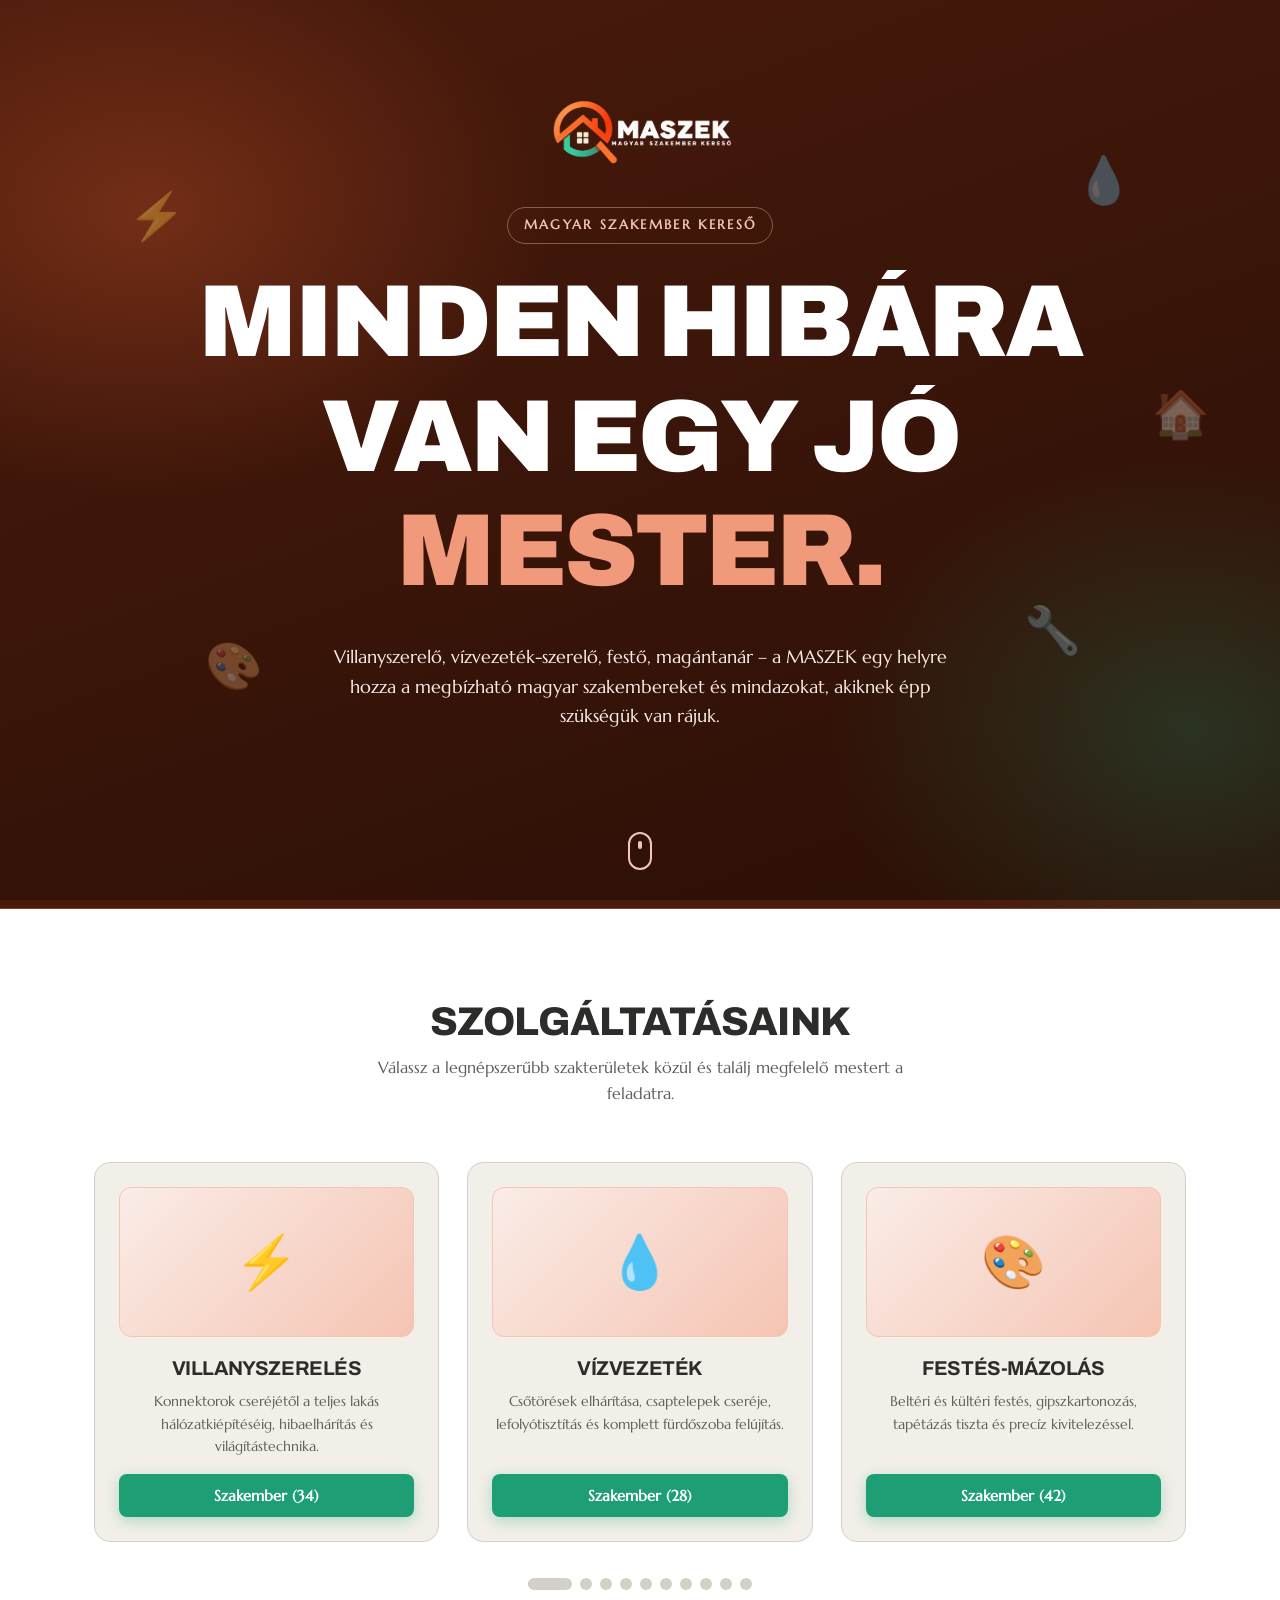
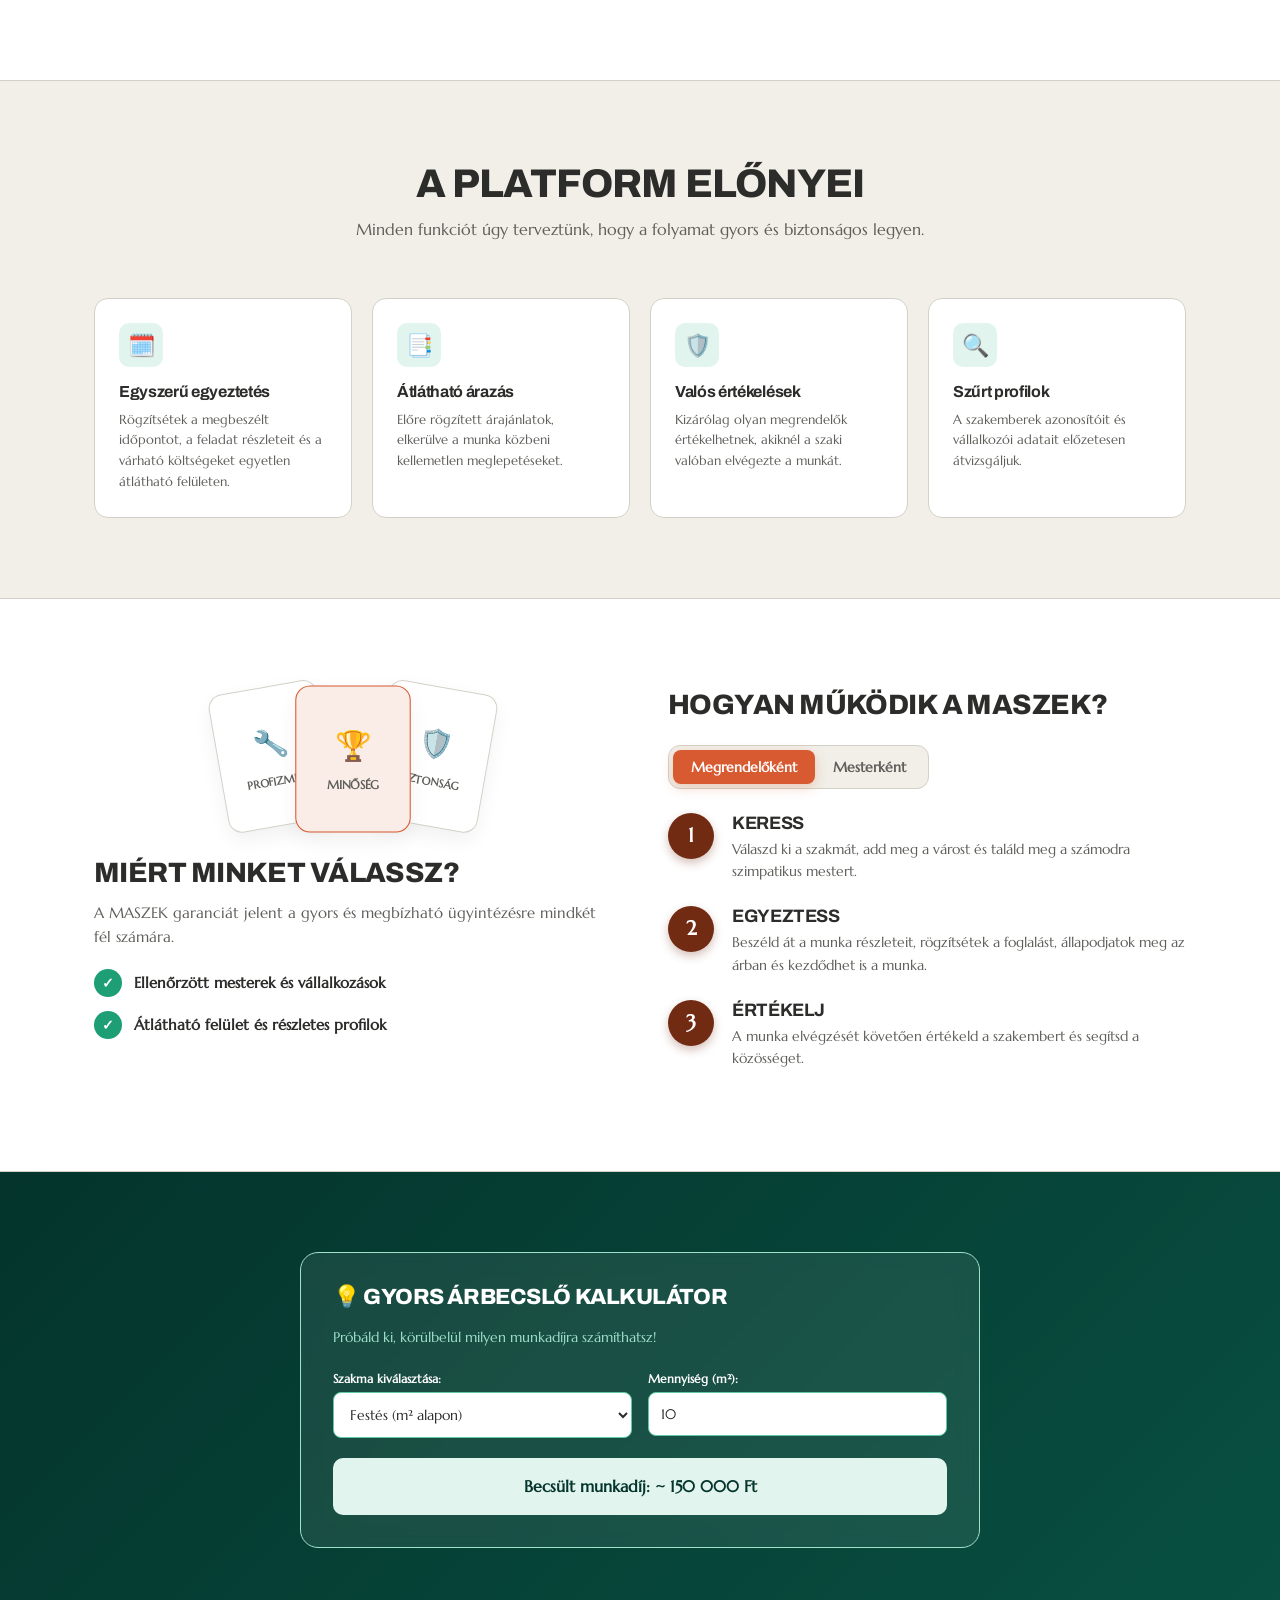
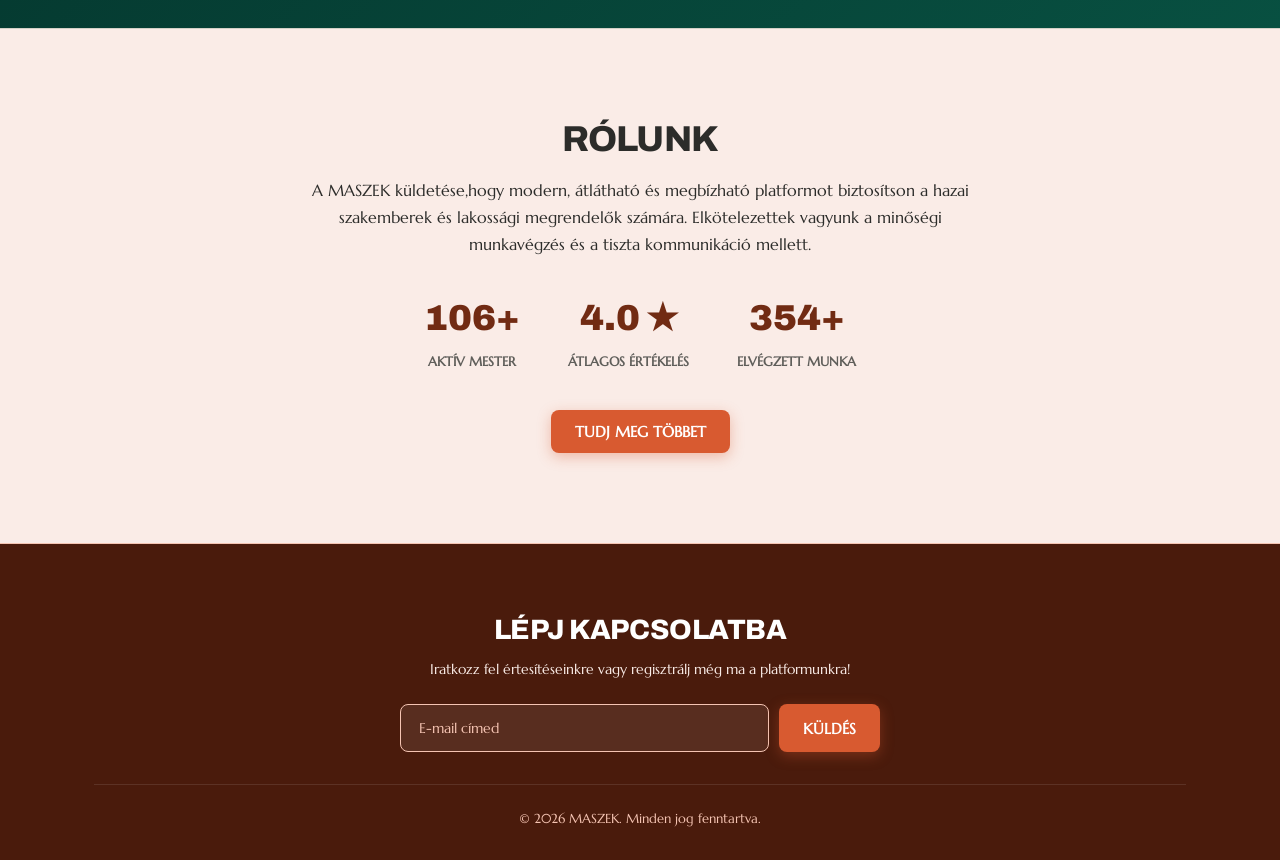
==== index.html @ 4ede7781 "Lablec_es_Animaciok_UjHeroSection" ====
<!DOCTYPE html>
<html lang="hu">
<head>
    <meta charset="UTF-8">
    <meta name="viewport" content="width=device-width, initial-scale=1.0">
    <title>MASZEK</title>
    <link rel="icon" type="image/png" href="assets/image/maszek_logo.svg">
    <script>
        document.documentElement.classList.add('js', 'is-covered');
        setTimeout(function () {
            if (!document.documentElement.classList.contains('js-ready')) {
                document.documentElement.classList.remove('js', 'is-covered');
            }
        }, 3000);
    </script>
    <link rel="stylesheet" href="assets/style/style.css">
</head>
<body>
    <div class="scroll-progress" aria-hidden="true"></div>
    <div class="cover" id="cover" role="region" aria-label="Üdvözlő képernyő">
        <div class="cover-icons" aria-hidden="true">
            <span style="--x:10%;--y:20%;--d:0s">⚡</span>
            <span style="--x:84%;--y:16%;--d:1.2s">💧</span>
            <span style="--x:16%;--y:70%;--d:2.1s">🎨</span>
            <span style="--x:80%;--y:66%;--d:0.7s">🔧</span>
            <span style="--x:90%;--y:42%;--d:1.8s">🏠</span>
        </div>
        <div class="cover-inner">
            <img class="cover-logo" src="assets/image/maszek_fullLogo.png" alt="MASZEK">
            <span class="cover-eyebrow">Magyar Szakember Kereső</span>
            <h2 class="cover-title" aria-label="Minden hibára van egy jó mester.">
                <span class="word" aria-hidden="true" style="--w:0"><span>Minden</span></span>
                <span class="word" aria-hidden="true" style="--w:1"><span>hibára</span></span>
                <span class="word" aria-hidden="true" style="--w:2"><span>van</span></span>
                <span class="word" aria-hidden="true" style="--w:3"><span>egy</span></span>
                <span class="word" aria-hidden="true" style="--w:4"><span>jó</span></span>
                <span class="word" aria-hidden="true" style="--w:5"><span><em>mester.</em></span></span>
            </h2>
            <p class="cover-sub">Villanyszerelő, vízvezeték-szerelő, festő, magántanár – a MASZEK egy helyre hozza a megbízható magyar szakembereket és mindazokat, akiknek épp szükségük van rájuk.</p>
        </div>
        <button class="scroll-hint" type="button" aria-label="Görgess a továbbiakért">
            <span class="mouse" aria-hidden="true"></span>
        </button>
    </div>
    <header class="topbar">
        <div class="wrap">
            <div class="brand">
                <div class="brand-mark"><img style="width: 200px;" src="assets/image/maszek_fullLogo.png"></div>
            </div>
            <nav class="nav-links">
                <a href="#szolgaltatasok">Szolgáltatások</a>
                <a href="#funkciok">Funkciók</a>
                <a href="#folyamat">Folyamat</a>
                <a href="#kalkulator">Árkalkulátor</a>
                <a href="#rolunk">Rólunk</a>
            </nav>
            <div class="auth-btns">
                <button class="btn btn-outline">Bejelentkezés</button>
                <button class="btn btn-primary">Regisztráció</button>
            </div>
        </div>
    </header>
    <section class="hero" id="hero">
        <div class="wrap">
            <h1>SZAKEMBER KERESŐ <span>PLATFORM</span></h1>
            <p class="hero-sub"><b>Megbízható szakembert keresel? Találd meg egyszerűen, gyorsan és biztonságosan!</b> Böngéssz a különböző területek szakemberei között, hasonlítsd össze a lehetőségeket, és találd meg azt, aki a legjobban illik az igényeidhez.</p>
            <div class="hero-search-wrap">
                <div class="search-input">
                    <span>🔍</span>
                    <input type="text" placeholder="Milyen szakit keresel? (pl. villanyszerelő, festő, stb.)">
                </div>
                <button class="btn btn-primary">Keresés</button>
            </div>
            <div class="hero-cta">
                <button class="btn btn-teal">VÁGJUNK BELE</button>
            </div>
            <div class="platform-preview-grid">
                <div class="preview-card">
                    <span class="badge">1. lépés: Keresés & kapcsolat</span>
                    <strong style="display: block; margin-top: 4px;">Megkeresem a jó szakembert</strong>
                    <div class="chat-bubble">
                        "Szia! Villanyszerelőt keresek 3 új konnektor kiépítéséhez. Mikor tudnál jönni?"
                    </div>
                </div>
                <div class="preview-card">
                    <span class="badge" style="background-color: var(--terrakotta-base);">2. lépés: Egyeztetés</span>
                    <strong style="display: block; margin-top: 4px;">Rögzítjük az időpontot és az árat</strong>
                    <div style="background: rgba(0,0,0,0.2); border: 1px dashed var(--terrakotta-light); border-radius: 10px; padding: 10px; margin-top: 10px; font-size: 13px;">
                    <div style="display: flex; justify-content: space-between; margin-bottom: 4px;">
                        <span style="color: var(--terrakotta-soft);">Időpont:</span>
                        <strong>Csütörtök, 14:00</strong>
                    </div>
                    <div style="display: flex; justify-content: space-between;">
                        <span style="color: var(--terrakotta-soft);">Várható munkadíj:</span>
                        <strong style="color: var(--teal-light);">25 000 Ft</strong>
                    </div>
                    </div>
                </div>
                <div class="preview-card">
                    <span class="badge" style="background-color: var(--terrakotta-mid);">3. lépés: Értékelés</span>
                    <strong style="display: block; margin-top: 4px;">Elkészült a munka, értékelem</strong>
                    <p style="font-size: 13px; color: var(--terrakotta-soft); margin-top: 8px;">
                        "Gyorsan kiérkezett, tiszta munkát végzett és pontosan annyit kért, amennyiben megegyeztünk!"
                    </p>
                    <div style="margin-top: 8px; color: #FFD700; font-size: 14px; font-weight: bold;">
                        ★★★★★ <span style="color: #FFF; font-size: 12px; margin-left: 6px;">5.0 / 5.0</span>
                    </div>
                </div>
            </div>
        </div>
    </section>
    <p></p>
    <section class="services-section" id="szolgaltatasok">
        <div class="wrap">
            <div class="section-title-wrap" data-reveal>
                <h2>SZOLGÁLTATÁSAINK</h2>
                <p>Válassz a legnépszerűbb szakterületek közül és találj megfelelő mestert a feladatra.</p>
            </div>
            <div class="services-grid" id="servicesGrid" data-stagger>
                <div class="service-card">
                    <div>
                        <div class="service-img-placeholder">⚡</div>
                        <h3>VILLANYSZERELÉS</h3>
                        <p>Konnektorok cseréjétől a teljes lakás hálózatkiépítéséig, hibaelhárítás és világítástechnika.</p>
                    </div>
                    <button class="btn btn-teal" style="width: 100%;">Szakember (34)</button>
                </div>
                <div class="service-card">
                    <div>
                        <div class="service-img-placeholder">💧</div>
                        <h3>VÍZVEZETÉK</h3>
                        <p>Csőtörések elhárítása, csaptelepek cseréje, lefolyótisztítás és komplett fürdőszoba felújítás.</p>
                    </div>
                    <button class="btn btn-teal" style="width: 100%;">Szakember (28)</button>
                </div>
                 <div class="service-card">
                    <div>
                        <div class="service-img-placeholder">🎨</div>
                        <h3>FESTÉS-MÁZOLÁS</h3>
                        <p>Beltéri és kültéri festés, gipszkartonozás, tapétázás tiszta és precíz kivitelezéssel.</p>
                    </div>
                    <button class="btn btn-teal" style="width: 100%;">Szakember (42)</button>
                </div>
            </div>
        </div>
    </section>
    <section class="features-section" id="funkciok">
        <div class="wrap">
            <div class="section-title-wrap" data-reveal>
                <h2>A PLATFORM ELŐNYEI</h2>
                <p>Minden funkciót úgy terveztünk, hogy a folyamat gyors és biztonságos legyen.</p>
            </div>
            <div class="features-grid" data-stagger>
                <div class="feature-box">
                    <div class="feature-icon">🗓️</div>
                    <h4>Egyszerű egyeztetés</h4>
                    <p>Rögzítsétek a megbeszélt időpontot, a feladat részleteit és a várható költségeket egyetlen átlátható felületen.</p>
                </div>
                <div class="feature-box">
                    <div class="feature-icon">📑</div>
                    <h4>Átlátható árazás</h4>
                    <p>Előre rögzített árajánlatok, elkerülve a munka közbeni kellemetlen meglepetéseket.</p>
                </div>
                <div class="feature-box">
                    <div class="feature-icon">🛡️</div>
                    <h4>Valós értékelések</h4>
                    <p>Kizárólag olyan megrendelők értékelhetnek, akiknél a szaki valóban elvégezte a munkát.</p>
                </div>
                <div class="feature-box">
                    <div class="feature-icon">🔍</div>
                    <h4>Szűrt profilok</h4>
                    <p>A szakemberek azonosítóit és vállalkozói adatait előzetesen átvizsgáljuk.</p>
                </div>
            </div>
        </div>
    </section>
    <section class="split-section" id="folyamat">
        <div class="wrap split-grid">
            <div class="why-us-content">
                <div class="why-us-visual" data-reveal="zoom">
                    <div class="stacked-card">🔧<span>Profizmus</span></div>
                    <div class="stacked-card">🏆<span>Minőség</span></div>
                    <div class="stacked-card">🛡️<span>Biztonság</span></div>
                </div>
                <h2 data-reveal="left">MIÉRT MINKET VÁLASSZ?</h2>
                <p data-reveal="left">A MASZEK garanciát jelent a gyors és megbízható ügyintézésre mindkét fél számára.</p>
                <ul class="checklist" data-stagger="left">
                    <li><span class="check-icon">✓</span> Ellenőrzött mesterek és vállalkozások</li>
                    <li><span class="check-icon">✓</span> Átlátható felület és részletes profilok</li>
                    <li><span class="check-icon">✓</span> Széles választék a környéked szakembereiből</li>
                </ul>
            </div>
            <div class="process-content">
                <h2 data-reveal="right">HOGYAN MŰKÖDIK A MASZEK?</h2>
                <div class="role-toggle-wrap" data-reveal="right">
                    <button class="role-btn active" onclick="switchRole('user')">Megrendelőként</button>
                    <button class="role-btn" onclick="switchRole('master')">Mesterként</button>
                </div>
                <div class="process-steps role-view active" id="view-user" data-stagger="right">
                <div class="process-step">
                    <div class="step-number">1</div>
                    <div class="step-text">
                        <h3>KERESS</h3>
                        <p>Válaszd ki a szakmát, add meg a várost és találd meg a számodra szimpatikus mestert.</p>
                    </div>
                 </div>
                <div class="process-step">
                    <div class="step-number">2</div>
                    <div class="step-text">
                        <h3>EGYEZTESS</h3>
                        <p>Beszéld át a munka részleteit, rögzítsétek a foglalást, állapodjatok meg az árban és kezdődhet is a munka.</p>
                    </div>
                </div>
                <div class="process-step">
                     <div class="step-number">3</div>
                     <div class="step-text">
                        <h3>ÉRTÉKELJ</h3>
                        <p>A munka elvégzését követően értékeld a szakembert és segítsd a közösséget.</p>
                    </div>
                </div>
            </div>
            <div class="process-steps role-view" id="view-master" data-stagger="right">
                <div class="process-step">
                    <div class="step-number">1</div>
                    <div class="step-text">
                        <h3>REGISZTRÁLJ</h3>
                        <p>Hozd létre a szakmai profilodat, add meg a szakterületedet és a vállalási körzetedet.</p>
                    </div>
                </div>
                <div class="process-step">
                    <div class="step-number">2</div>
                    <div class="step-text">
                        <h3>FOGADD A MEGBÍZÁSOKAT</h3>
                        <p>Vedd fel a kapcsolatot a megrendelőkkel, egyeztesd a feladat helyszínét és végezd el a munkát.</p>
                    </div>
                </div>
                <div class="process-step">
                    <div class="step-number">3</div>
                    <div class="step-text">
                        <h3>ÉPÍTS KARRIERT</h3>
                        <p>Gyűjtsd a jó értékeléseket minden sikeres munka után, és szerezz folyamatosan új ügyfeleket.</p>
                    </div>
                </div>
            </div>
        </div>
        </div>
    </section>
    <section class="calculator-section" id="kalkulator">
        <div class="wrap">
            <div class="calc-card" data-reveal="zoom">
                <h3>💡 GYORS ÁRBECSLŐ KALKULÁTOR</h3>
                <p style="color:var(--teal-light); font-size:14px; margin-bottom:20px;">Próbáld ki, körülbelül milyen munkadíjra számíthatsz!</p>
                <div class="calc-grid">
                    <div class="calc-field">
                        <label style="font-size:12px; font-weight:700; display:block; margin-bottom:4px; color:#FFF;">Szakma kiválasztása:</label>
                        <select id="calcTrade" onchange="updateCalc()">
                            <option value="15000">Festés (m² alapon)</option>
                            <option value="25000">Villanyszerelés (kiállás alapon)</option>
                            <option value="30000">Vízvezeték (pont alapon)</option>
                        </select>
                    </div>
                    <div class="calc-field">
                        <label id="calcUnitLabel" style="font-size:12px; font-weight:700; display:block; margin-bottom:4px; color:#FFF;">Mennyiség (db / m²):</label>
                        <input type="number" id="calcAmount" value="10" min="1" oninput="updateCalc()">
                    </div>
                </div>
                <div class="calc-result" id="calcOutput">
                    Becsült munkadíj: ~ 150 000 Ft
                </div>
            </div>
        </div>
    </section>
    <section class="about-section" id="rolunk">
        <div class="wrap about-content">
            <h2 data-reveal>RÓLUNK</h2>
            <p data-reveal>A MASZEK küldetése,hogy modern, átlátható és megbízható platformot biztosítson a hazai szakemberek és lakossági megrendelők számára. Elkötelezettek vagyunk a minőségi munkavégzés és a tiszta kommunikáció mellett.</p>
            <div class="stats-row" data-stagger="zoom">
                <div class="stat-item"><b>120+</b><span>AKTÍV MESTER</span></div>
                <div class="stat-item"><b>4.9 ★</b><span>ÁTLAGOS ÉRTÉKELÉS</span></div>
                <div class="stat-item"><b>500+</b><span>ELVÉGZETT MUNKA</span></div>
            </div>
            <button class="btn btn-primary" type="button" data-reveal onclick="openModal('about')" aria-haspopup="dialog" aria-controls="modal-about">TUDJ MEG TÖBBET</button>
        </div>
    </section>
    <footer id="kapcsolat">
        <div class="wrap">
            <h2 data-reveal>LÉPJ KAPCSOLATBA</h2>
            <p data-reveal>Iratkozz fel értesítéseinkre vagy regisztrálj még ma a platformunkra!</p>
            <form class="footer-form" data-reveal>
                <input type="email" placeholder="E-mail címed" required>
                <button type="submit" class="btn btn-primary">KÜLDÉS</button>
            </form>
            <div class="footer-bottom" data-reveal>
                © 2026 MASZEK. Minden jog fenntartva.
            </div>
         </div>
    </footer>
    <div class="modal" id="modal-about" role="dialog" aria-modal="true" aria-labelledby="modal-about-title" hidden>
        <div class="modal-dialog">
            <button class="modal-close" type="button" data-close aria-label="Bezárás">✕</button>

            <span class="modal-eyebrow" data-m style="--m:0">Magyar Szakember Kereső</span>
            <h2 id="modal-about-title" data-m style="--m:1">MI IS AZ A MASZEK?</h2>
            <p class="modal-lead" data-m style="--m:2">
                Egy helyre hozzuk a magyar szakembereket, mestereket, magántanárokat és induló kisvállalkozásokat.
                Néhány kattintással megtalálhatod a számodra megfelelőt – akár térképen is –, a munkakérelem,
                az ajánlatadás és a foglalás pedig könnyen és problémamentesen zajlik.
            </p>

            <h3 class="modal-section-title" data-m style="--m:3">Miben vagyunk mások?</h3>
            <div class="modal-grid">
                <div class="modal-item" data-m style="--m:4">
                    <div class="modal-icon">🗺️</div>
                    <div><h4>Térképes keresés</h4><p>Földrajzi helyzet alapján találd meg a megyédben vagy a környékeden dolgozó specialistákat.</p></div>
                </div>
                <div class="modal-item" data-m style="--m:5">
                    <div class="modal-icon">💬</div>
                    <div><h4>Szöveges értékelések</h4><p>Nem csak csillagok: a korábbi megrendelők részletes véleményét is elolvashatod.</p></div>
                </div>
                <div class="modal-item" data-m style="--m:6">
                    <div class="modal-icon">🧰</div>
                    <div><h4>Sokféle szakma</h4><p>Burkolók, villanyszerelők és kőművesek mellett magántanárok, kisebb vállalkozások is helyet kapnak.</p></div>
                </div>
                <div class="modal-item" data-m style="--m:7">
                    <div class="modal-icon">👛</div>
                    <div><h4>Virtuális tárca</h4><p>Nem a helyszínen kell a fizetéssel bajlódni, az könnyedén a weboldalon is megtörténhet.</p></div>
                </div>
                <div class="modal-item" data-m style="--m:8">
                    <div class="modal-icon">📅</div>
                    <div><h4>Naptár a mestereknek</h4><p>Az elvállalt munkák egy átlátható felületen, naptárban rendszerezhetők.</p></div>
                </div>
                <div class="modal-item" data-m style="--m:9">
                    <div class="modal-icon">🛡️</div>
                    <div><h4>Admin felügyelet</h4><p>Egy admin felület köti össze a két oldalt, és az egész platform biztonságát kezeli.</p></div>
                </div>
            </div>

            <div class="modal-note" data-m style="--m:10">
                <strong>Átlátható díjazás.</strong>
                A mesterek kevés díj fejében hirdethetik magukat: az elvégzett munka végösszegéből egy kisebb rész az oldal
                fenntartására megy, a hirdetés pedig a megjelenéstől számított hatodik hónaptól díjköteles.
            </div>
            <div class="modal-actions" data-m style="--m:13">
                <button class="btn btn-primary" type="button" data-close data-goto="#kapcsolat">Lépj kapcsolatba</button>
                <button class="btn btn-ghost" type="button" data-close>Bezárás</button>
            </div>
        </div>
    </div>

    <script src="assets/script/script.js"></script>
</body>
</html>
---- assets/style/style.css ----
@import url('https://fonts.googleapis.com/css2?family=Abril+Fatface&family=Archivo:ital,wght@0,100..900;1,100..900&family=Inter:ital,opsz,wght@0,14..32,100..900;1,14..32,100..900&family=Marcellus&family=Oswald:wght@200..700&family=Protest+Guerrilla&family=Tagesschrift&display=swap');
*{
    padding: 0;
    margin: 0;
    box-sizing: border-box;
}
:root{
    --terrakotta-base: #D85A30;
    --terrakotta-dark: #712B13;
    --terrakotta-deep: #4A1B0C;
    --terrakotta-light: #F5C4B3;
    --terrakotta-soft: #FAECE7;
    --terrakotta-mid: #F0997B;

    --teal-base: #1D9E75;
    --teal-dark: #085041;
    --teal-deep: #04342C;
    --teal-light: #9FE1CB;
    --teal-soft: #E1F5EE;
    --teal-mid: #5DCAA5;

    --ink-primary: #2C2C2A;
    --ink-secondary: #5F5E5A;
    --ink-muted: #888780;
    --bg-light: #F1EFE8;
    --border-color: #D3D1C7;
    --card-bg: #FFFFFF;

    font-family: "Marcellus", serif;
}
html{
    scroll-behavior: smooth;
    scroll-padding-top: 40px;
}
body{
    background: var(--bg-light);
    color: var(--ink-primary);
    line-height: 1.6;
    overflow-x: hidden;
}
h1,h2,h3,h4{
    font-family: "Archivo", serif;
    letter-spacing: -0.02em;
    color: var(--ink-primary);
    line-height: 1.15;
}
p{
    color: var(--ink-secondary);
}
a{
    text-decoration: none;
    color: inherit;
}
button, input, select{
    font-family: inherit;
}
.wrap{
    max-width: 1140px;
    margin: 0 auto;
    padding: 0 24px;
}
.topbar{
    background-color: var(--terrakotta-dark);
    color: #FFF;
    padding: 25px 0;
    position: sticky;
    top: 0;
    z-index: 100;
    box-shadow: 0 4px 20px rgba(0,0,0,0.15);
    height: 13dvh;
}
.topbar .wrap{
    display: flex;
    align-items: center;
    justify-content: space-between;
    gap: 100px;
}
.brand{
    display: flex;
    align-items: center;
    gap: 10px;
    font-weight: 800;
    font-size: 22px;
    color: #FFF;
}
.brand-mark{
    width: 38px;
    height: 38px;
    display: flex;
    align-items: center;
    justify-content: center;
    margin-right: 10px;
}
.nav-links{
    display: flex;
    gap: 24px;
    font-size: 20px;
    font-weight: 600;
}
.nav-links a{
    color: var(--terrakotta-soft);
    transition: color 0.2s;
}
.nav-links a:hover{
    color: #FFF;
}
.auth-btns{
    display: flex;
    align-items: center;
    gap: 12px;
}
.btn{
    display: inline-flex;
    align-items: center;
    justify-content: center;
    gap: 8px;
    border: none;
    border-radius: 8px;
    padding: 12px 24px;
    font-size: 15px;
    font-weight: 700;
    cursor: pointer;
    transition: all 0.2s cubic-bezier(0.16, 1, 0.3, 1);
}
.btn:hover{
    transform: translateY(-2px);
}
.btn:active{
    transform: translateY(0);
}
.btn-primary{
    background: var(--terrakotta-base);
    color: #FFF;
    box-shadow: 0 4px 14px rgba(216, 90, 48, 0.35);
}
.btn-primary:hover{
    background: #C24D26;
}
.btn-teal{
    background: var(--teal-base);
    color: #FFF;
    box-shadow: 0 4px 14px rgba(29, 158, 117, 0.3);
}
.btn-teal:hover{
    background: #168562;
}
.btn-outline{
    background: transparent;
    border: 1.5px solid var(--terrakotta-light);
    color: #FFF;
}
.btn-outline:hover{
    background: rgba(255, 255, 255, 0.1);
}
.hero{
    background: linear-gradient(180deg, var(--terrakotta-dark) 0%, var(--terrakotta-deep) 100%);
    color: #FFF;
    padding: 80px 0 100px;
    text-align: center;
    position: relative;
    border-bottom: 1px solid rgba(255, 255, 255, 0.1);
}
.hero h1{
    font-size: clamp(38px, 5.5vw, 62px);
    color: #FFF;
    font-weight: 900;
    margin-bottom: 18px;
    text-transform: uppercase;
    letter-spacing: -0.03em;
}
.hero h1 span{
    color: var(--terrakotta-mid);
}
.hero-sub{
    font-size: 18px;
    color: var(--terrakotta-soft);
    max-width: 680px;
    margin: 0 auto 36px;
    line-height: 1.6;
}
.hero-search-wrap{
    max-width: 720px;
    margin: 0 auto 40px;
    background: var(--card-bg);
    padding: 8px;
    border-radius: 14px;
    display: flex;
    gap: 8px;
    box-shadow: 0 20px 40px rgba(0,0,0,0.3);
}
.search-input{
    flex: 1;
    display: flex;
    align-items: center;
    gap: 10px;
    padding: 0 16px;
    background: var(--terrakotta-soft);
    border-radius: 10px;
}
.search-input input{
    width: 100%;
    border: none;
    background: transparent;
    padding: 14px 0;
    font-size: 15px;
    color: var(--ink-primary);
    outline: none;
}
.platform-preview-grid {
  display: grid;
  grid-template-columns: repeat(3, 1fr);
  gap: 20px;
  margin-top: 50px;
  text-align: left;
}
.preview-card {
  background: rgba(255, 255, 255, 0.08);
  backdrop-filter: blur(12px);
  border: 1px solid rgba(255, 255, 255, 0.15);
  border-radius: 16px;
  padding: 20px;
  color: #FFF;
}
.preview-card .badge {
  display: inline-block;
  background: var(--teal-base);
  color: #FFF;
  font-size: 15px;
  font-weight: 800;
  padding: 8px 10px;
  border-radius: 12px;
  margin-bottom: 12px;
  text-transform: uppercase;
}
.chat-bubble {
  background: var(--terrakotta-soft);
  color: var(--ink-primary);
  padding: 10px 14px;
  border-radius: 12px;
  font-size: 13px;
  margin-top: 8px;
  border-left: 4px solid var(--terrakotta-base);
}
.services-section{
    padding: 90px 0;
    background: var(--card-bg);
    border-bottom: 1px solid var(--border-color);
}
.section-title-wrap{
    text-align: center;
    margin-bottom: 56px;
}
.section-title-wrap h2{
    font-size: clamp(28px, 3.5vw, 40px);
    font-weight: 800;
    text-transform: uppercase;
    margin-bottom: 10px;
}
.section-title-wrap p{
    font-size: 16px;
    max-width: 580px;
    margin: 0 auto;
}
.services-grid{
    display: grid;
    grid-template-columns: repeat(3, 1fr);
    gap: 28px;
}
.service-card{
    background: var(--bg-light);
    border: 1px solid var(--border-color);
    border-radius: 16px;
    padding: 24px;
    text-align: center;
    transition: all 0.3s ease;
    display: flex;
    flex-direction: column;
    justify-content: space-between;
}
.service-card:hover{
    transform: translateY(-6px);
    border-color: var(--terrakotta-base);
    box-shadow: 0 16px 30px rgba(0,0,0,0.08);
}
.service-img-placeholder{
    width: 100%;
    height: 150px;
    background: linear-gradient(135deg, var(--terrakotta-soft) 0%, var(--terrakotta-light) 100%);
    border: 1px solid var(--terrakotta-light);
    border-radius: 12px;
    display: flex;
    align-items: center;
    justify-content: center;
    font-size: 52px;
    margin-bottom: 20px;
}
.service-card h3{
    font-size: 20px;
    font-weight: 700;
    text-transform: uppercase;
    margin-bottom: 10px;
}
.service-card p{
    font-size: 14px;
    line-height: 1.6;
    margin-bottom: 16px;
}
.features-section{
    padding: 80px 0;
    background: var(--bg-light);
    border-bottom: 1px solid var(--border-color);
}
.features-grid{
    display: grid;
    grid-template-columns: repeat(4, 1fr);
    gap: 20px;
}
.feature-box{
    background-color: var(--card-bg);
    border: 1px solid var(--border-color);
    border-radius: 14px;
    padding: 24px;
    transition: transform 0.2s;
}
.feature-box:hover{
    transform: translateY(-4px);
}
.feature-icon{
    width: 44px;
    height: 44px;
    border-radius: 10px;
    background: var(--teal-soft);
    color: var(--teal-dark);
    display: flex;
    align-items: center;
    justify-content: center;
    font-size: 22px;
    font-weight: 800;
    margin-bottom: 16px;
}
.feature-box h4{
    font-size: 16px;
    font-weight: 700;
    margin-bottom: 8px;
}
.feature-box p{
    font-size: 13px;
    color: var(--ink-secondary);
}
.role-toggle-wrap{
    display: inline-flex;
    background: var(--bg-light);
    border: 1px solid var(--border-color);
    border-radius: 12px;
    padding: 4px;
    margin-bottom: 24px;
}
.role-btn{
    border: none;
    background: transparent;
    padding: 8px 18px;
    border-radius: 8px;
    font-size: 14px;
    font-weight: 700;
    color: var(--ink-secondary);
    cursor: pointer;
    transition: all 0.25s ease;
}
.role-btn.active{
    background: var(--terrakotta-base);
    color: #FFF;
    box-shadow: 0 4px 12px rgba(216, 90, 48, 0.25);
}
.role-view{
    display: none !important;
}
.role-view.active{
    display: flex !important;
    flex-direction: column;
    gap: 24px;
    animation: fadeIn 0.35s ease;
}
@keyframes fadeIn {
    from { opacity: 0; transform: translateY(6px); }
    to { opacity: 1; transform: translateY(0); }
}
.split-section{
    padding: 90px 0; 
    background: var(--card-bg); 
    border-bottom: 1px solid var(--border-color); 
}
.split-grid{
    display: grid; 
    grid-template-columns: 1fr 1fr;
    gap: 56px; 
    align-items: start; 
}
.why-us-visual{
    display: flex;
    gap: 0;
    margin-bottom: 28px;
    justify-content: center;
    align-items: center;
}
.stacked-card{
    width: 110px;
    height: 140px;
    background: var(--card-bg);
    border: 1px solid var(--border-color);
    border-radius: 14px;
    box-shadow: 0 8px 20px rgba(0,0,0,0.06);
    display: flex;
    flex-direction: column;
    align-items: center;
    justify-content: center;
    font-size: 28px;
    gap: 6px;
    position: relative;
    cursor: pointer;
    transition: transform 0.4s cubic-bezier(0.34, 1.56, 0.64, 1), box-shadow 0.35s ease, border-color 0.35s ease;
}
.stacked-card span{
    font-size: 11px;
    font-weight: 700;
    color: var(--ink-secondary);
    text-transform: uppercase;
}
.stacked-card:nth-child(1){
    transform: rotate(-10deg) translateX(15px);
    z-index: 1;
}
.stacked-card:nth-child(2){
    transform: rotate(0deg) scale(1.05);
    z-index: 2;
    border-color: var(--terrakotta-base);
    background: var(--terrakotta-soft);
    margin-left: -15px;
    margin-right: -15px;
}
.stacked-card:nth-child(3){
    transform: rotate(10deg) translateX(-15px);
    z-index: 1;
}
.stacked-card:hover{
    z-index: 10 !important;
    transform: rotate(0deg) translateY(-16px) scale(1.18) !important;
    border-color: var(--terrakotta-base);
    background: var(--card-bg);
    box-shadow: 0 20px 40px rgba(216, 90, 48, 0.28);
}
.why-us-content h2{ 
    font-size: 28px; 
    font-weight: 800; 
    text-transform: uppercase; 
    margin-bottom: 12px; 
}
.why-us-content p{ 
    font-size: 15px; 
    margin-bottom: 20px; 
}
.checklist{ 
    list-style: none; 
    display: flex; 
    flex-direction: column; 
    gap: 14px; 
}
.checklist li{
    display: flex; 
    align-items: center; 
    gap: 12px; 
    font-weight: 600; 
    font-size: 15px; 
}
.check-icon {
  width: 28px; height: 28px; border-radius: 50%;
  background: var(--teal-base); color: #FFF;
  display: flex; align-items: center; justify-content: center;
  font-size: 14px; font-weight: 800; flex-shrink: 0;
}
.process-content h2{ 
    font-size: 28px; 
    font-weight: 800; 
    text-transform: uppercase; 
    margin-bottom: 24px; 
}
.process-steps{ 
    display: flex; 
    flex-direction: column; 
    gap: 24px; 
}
.process-step{ 
    display: flex; 
    gap: 18px; 
    align-items: flex-start; 
}
.step-number{
    width: 46px; 
    height: 46px; 
    border-radius: 50%;
    background: var(--terrakotta-dark); 
    color: #FFF;
    font-family: "Marcellus", sans-serif;
    font-size: 20px;
    font-weight: 800;
    display: flex; 
    align-items: center; 
    justify-content: center; 
    flex-shrink: 0;
    box-shadow: 0 4px 10px rgba(113, 43, 19, 0.3);
}
.step-text h3{ 
    font-size: 18px; 
    font-weight: 700; 
    text-transform: uppercase; 
    margin-bottom: 4px; }
.step-text p{ 
    font-size: 14px; 
}
.calculator-section{
    padding: 80px 0;
    background: linear-gradient(135deg, var(--teal-deep) 0%, var(--teal-dark) 100%);
    color: #FFF;
    border-bottom: 1px solid var(--border-color);
}
.calc-card{
    max-width: 680px; 
    margin: 0 auto;
    background: rgba(255,255,255,0.08);
    border: 1px solid var(--teal-light);
    border-radius: 18px; 
    padding: 32px;
    backdrop-filter: blur(10px);
}
.calc-card h3{ 
    color: #FFF; 
    font-size: 22px; 
    font-weight: 800; 
    margin-bottom: 16px; 
    text-transform: uppercase; 
}
.calc-grid{ 
    display: grid; 
    grid-template-columns: 1fr 1fr; 
    gap: 16px; 
    margin-bottom: 20px; 
}
.calc-field select, .calc-field input{
    width: 100%;
    padding: 12px; 
    border-radius: 8px; 
    border: 1px solid var(--teal-mid);
    background: var(--card-bg);
    color: var(--ink-primary); 
    font-size: 14px; 
    outline: none;
}
.calc-result{
    background: var(--teal-soft); 
    color: var(--teal-deep);
    padding: 16px; 
    border-radius: 10px; 
    font-weight: 700; 
    text-align: center;
    font-size: 16px;
}
.about-section{
    padding: 90px 0;
    background: var(--terrakotta-soft);
    border-bottom: 1px solid var(--terrakotta-light);
    text-align: center;
}
.about-content{ 
    max-width: 720px; 
    margin: 0 auto; 
}
.about-section h2{ 
    font-size: 36px; 
    font-weight: 800; 
    text-transform: uppercase; 
    margin-bottom: 16px; 
}
.about-section p{ 
    font-size: 16px; 
    color: var(--ink-primary); 
    line-height: 1.7; 
    margin-bottom: 32px; 
}
.stats-row{ 
    display: flex; 
    justify-content: center;
     gap: 48px; 
    margin-bottom: 36px; 
    flex-wrap: wrap; 
}
.stat-item b{ 
    font-family: "Archivo", sans-serif; 
    font-size: 36px; 
    color: var(--terrakotta-dark); 
    display: block; 
    font-weight: 900; 
}
.stat-item span{ 
    font-size: 13px; 
    color: var(--ink-secondary); 
    font-weight: 700; 
    text-transform: uppercase; 
}
footer{
    background: var(--terrakotta-deep);
    color: #FFF;
    padding: 70px 0 30px;
    text-align: center;
}
footer h2{ 
    color: #FFF; 
    font-size: 28px; 
    font-weight: 800; 
    text-transform: uppercase; 
    margin-bottom: 12px; 
}
footer p{ 
    color: var(--terrakotta-soft); 
    font-size: 14px; 
    margin-bottom: 24px; 
}
.footer-form{
    display: flex; 
    justify-content: center; 
    gap: 10px; 
    max-width: 480px; 
    margin: 0 auto 32px;
}
.footer-form input{
    flex: 1; 
    padding: 14px 18px; 
    border-radius: 8px; 
    border: 1px solid var(--terrakotta-light);
    background: rgba(255,255,255,0.08); 
    color: #FFF; 
    font-size: 14px; 
    outline: none;
}
.footer-form input::placeholder{ 
    color: var(--terrakotta-light); 
}
.footer-bottom{
    font-size: 13px; 
    color: var(--terrakotta-light);
    border-top: 1px solid rgba(255,255,255,0.1); 
    padding-top: 24px;
}
:root{
    --ease-out: cubic-bezier(0.16, 1, 0.3, 1);
    --ease-spring: cubic-bezier(0.34, 1.56, 0.64, 1);
    --topbar-h: 13dvh;
}
html{
    overflow-anchor: none;
}
:focus-visible{
    outline: 3px solid var(--teal-mid);
    outline-offset: 3px;
}
.scroll-progress{
    position: fixed;
    top: 0; left: 0; right: 0;
    height: 3px;
    z-index: 200;
    pointer-events: none;
    transform-origin: 0 50%;
    transform: scaleX(var(--p, 0));
    background: linear-gradient(90deg, var(--teal-mid), var(--terrakotta-base));
}
html.is-covered body{
    overflow: hidden;
}
.cover{
    --leave-ease: cubic-bezier(0.77, 0, 0.18, 1);
    position: fixed;
    inset: 0;
    z-index: 500;
    display: flex;
    align-items: center;
    justify-content: center;
    text-align: center;
    padding: 32px 24px 110px;
    color: #FFF;
    overflow: hidden;
    background: linear-gradient(160deg, var(--terrakotta-deep) 0%, #2a0f06 100%);
    transition: translate 1.25s var(--leave-ease), border-radius 1.25s var(--leave-ease);
    will-change: translate;
}
.cover::before{
    content: "";
    position: absolute;
    inset: -10%;
    pointer-events: none;
    background:
        radial-gradient(620px 440px at 18% 28%, rgba(216, 90, 48, 0.32), transparent 65%),
        radial-gradient(560px 420px at 86% 76%, rgba(29, 158, 117, 0.24), transparent 65%);
    animation: glowDrift 16s ease-in-out infinite alternate;
}
.cover.is-leaving{
    translate: 0 -105%;
    border-radius: 0 0 50% 50% / 0 0 14vh 14vh;
}
.cover-inner{
    position: relative;
    z-index: 1;
    max-width: 960px;
    transition: translate 1.1s var(--leave-ease), opacity 0.7s ease;
}
.cover.is-leaving .cover-inner{
    translate: 0 -14vh;
    opacity: 0;
}
.cover-logo{
    display: block;
    width: 200px;
    height: auto;
    margin: 0 auto 36px;
    animation: heroIn 1s var(--ease-out) 0.1s backwards;
}
.cover-eyebrow{
    display: inline-block;
    padding: 7px 16px;
    border: 1px solid rgba(245, 196, 179, 0.4);
    border-radius: 999px;
    color: var(--terrakotta-light);
    font-size: 13px;
    font-weight: 700;
    letter-spacing: 0.18em;
    text-transform: uppercase;
    margin-bottom: 26px;
    animation: heroIn 1s var(--ease-out) 0.2s backwards;
}
.cover-title{
    font-family: "Archivo", serif;
    font-size: clamp(42px, 8vw, 104px);
    font-weight: 900;
    line-height: 1.02;
    letter-spacing: -0.03em;
    text-transform: uppercase;
    color: #FFF;
}
.cover-title .word{
    display: inline-block;
    overflow: hidden;
    vertical-align: top;
    padding: 0 0.12em 0.1em;
    margin: 0 -0.12em;
}
.cover-title .word > span{
    display: inline-block;
    animation: wordUp 1.1s var(--ease-out) calc(0.35s + var(--w, 0) * 0.11s) backwards;
}
.cover-title em{
    font-style: normal;
    color: var(--terrakotta-mid);
}
@keyframes wordUp{
    from{ translate: 0 115%; }
    to{ translate: 0 0; }
}
.cover-sub{
    max-width: 640px;
    margin: 28px auto 0;
    font-size: 18px;
    line-height: 1.65;
    color: var(--terrakotta-soft);
    animation: heroIn 1s var(--ease-out) 1.1s backwards;
}
.cover-icons span{
    position: absolute;
    left: var(--x);
    top: var(--y);
    font-size: clamp(28px, 4vw, 46px);
    opacity: 0.35;
    filter: saturate(0.8);
    animation: floaty 7s ease-in-out var(--d, 0s) infinite alternate;
    pointer-events: none;
}
@keyframes floaty{
    from{ translate: 0 -10px; rotate: -6deg; }
    to{ translate: 0 14px; rotate: 6deg; }
}
.scroll-hint{
    position: absolute;
    left: 0; right: 0; bottom: 30px;
    margin-inline: auto;
    width: max-content;
    z-index: 2;
    display: flex;
    flex-direction: column;
    align-items: center;
    gap: 12px;
    background: none;
    border: 0;
    color: var(--terrakotta-light);
    font-size: 12px;
    font-weight: 700;
    letter-spacing: 0.22em;
    text-transform: uppercase;
    cursor: pointer;
    transition: color 0.3s ease, opacity 0.5s ease;
    animation: heroIn 1s var(--ease-out) 1.6s backwards;
}
.scroll-hint:hover{ color: #FFF; }
.cover.is-leaving .scroll-hint{ opacity: 0; }
.scroll-hint .mouse{
    position: relative;
    width: 24px; height: 38px;
    border: 2px solid currentColor;
    border-radius: 14px;
}
.scroll-hint .mouse::after{
    content: "";
    position: absolute;
    left: 50%; top: 7px;
    width: 4px; height: 8px;
    margin-left: -2px;
    border-radius: 2px;
    background: currentColor;
    animation: wheel 1.6s ease-in-out infinite;
}
@keyframes wheel{
    0%{ opacity: 0; translate: 0 0; }
    30%{ opacity: 1; }
    100%{ opacity: 0; translate: 0 12px; }
}
.topbar{
    transition: translate 1.1s var(--ease-out) 0.45s, opacity 0.9s ease 0.45s;
}
html.is-covered .topbar{
    translate: 0 -100%;
    opacity: 0;
    transition: none;
}
html.is-covered .scroll-progress{
    opacity: 0;
}
.nav-links a{
    position: relative;
    padding: 4px 0;
}
.nav-links a::after{
    content: "";
    position: absolute;
    left: 0; right: 0; bottom: -2px;
    height: 2px;
    border-radius: 2px;
    background: var(--terrakotta-mid);
    transform: scaleX(0);
    transform-origin: left;
    transition: transform 0.35s var(--ease-out);
}
.nav-links a:hover::after,
.nav-links a.active::after{
    transform: scaleX(1);
}
.nav-links a.active{
    color: #FFF;
}
.hero{
    overflow: clip;
}
.hero > .wrap{
    position: relative;
    z-index: 1;
}
.hero::before{
    content: "";
    position: absolute;
    inset: -10%;
    z-index: 0;
    pointer-events: none;
    background:
        radial-gradient(520px 380px at 15% 25%, rgba(216, 90, 48, 0.28), transparent 65%),
        radial-gradient(480px 360px at 88% 78%, rgba(29, 158, 117, 0.20), transparent 65%);
    animation: glowDrift 16s ease-in-out infinite alternate;
}
@keyframes glowDrift{
    to{ transform: translate3d(2%, -3%, 0) scale(1.08); }
}
html.is-covered .hero h1,
html.is-covered .hero .hero-sub,
html.is-covered .hero-search-wrap,
html.is-covered .hero-cta{
    opacity: 0;
}
html:not(.is-covered) .hero h1,
html:not(.is-covered) .hero .hero-sub,
html:not(.is-covered) .hero-search-wrap,
html:not(.is-covered) .hero-cta{
    animation: heroIn 1.1s var(--ease-out) backwards;
}
html:not(.is-covered) .hero h1{ animation-delay: 0.55s; }
html:not(.is-covered) .hero .hero-sub{ animation-delay: 0.70s; }
html:not(.is-covered) .hero-search-wrap{ animation-delay: 0.85s; }
html:not(.is-covered) .hero-cta{ animation-delay: 1.00s; }
@keyframes heroIn{
    from{ opacity: 0; translate: 0 36px; }
    to{ opacity: 1; translate: 0 0; }
}
.preview-card{
    transition: opacity 0.9s var(--ease-out), translate 1s var(--ease-out);
    transition-delay: calc(1.15s + var(--i, 0) * 0.14s);
}
.preview-card:nth-child(2){ --i: 1; }
.preview-card:nth-child(3){ --i: 2; }
html.is-covered .preview-card{
    opacity: 0;
    translate: 0 40px;
    transition: none;
}
.js [data-reveal]{
    opacity: 0;
}
.js [data-reveal].is-visible{
    opacity: 1;
    animation: reveal-up 0.95s var(--ease-out) var(--reveal-delay, 0s) backwards;
}
.js [data-reveal="left"].is-visible{ animation-name: reveal-left; }
.js [data-reveal="right"].is-visible{ animation-name: reveal-right; }
.js [data-reveal="zoom"].is-visible{ animation-name: reveal-zoom; }
.js [data-reveal="fade"].is-visible{ animation-name: reveal-fade; }

@keyframes reveal-up{
    from{ opacity: 0; translate: 0 48px; }
    to{ opacity: 1; translate: 0 0; }
}
@keyframes reveal-left{
    from{ opacity: 0; translate: -56px 0; }
    to{ opacity: 1; translate: 0 0; }
}
@keyframes reveal-right{
    from{ opacity: 0; translate: 56px 0; }
    to{ opacity: 1; translate: 0 0; }
}
@keyframes reveal-zoom{
    from{ opacity: 0; scale: 0.88; translate: 0 32px; }
    to{ opacity: 1; scale: 1; translate: 0 0; }
}
@keyframes reveal-fade{
    from{ opacity: 0; }
    to{ opacity: 1; }
}
.stat-item b{
    font-variant-numeric: tabular-nums;
}
.btn-ghost{
    background: transparent;
    border: 1.5px solid var(--border-color);
    color: var(--ink-primary);
}
.btn-ghost:hover{
    background: var(--bg-light);
}
.modal{
    position: fixed;
    inset: 0;
    z-index: 300;
    display: flex;
    align-items: center;
    justify-content: center;
    padding: 24px;
    background: rgba(74, 27, 12, 0.55);
    backdrop-filter: blur(8px);
    opacity: 0;
    transition: opacity 0.4s ease;
}
.modal[hidden]{ display: none; }
.modal.is-open{ opacity: 1; }
.modal-dialog{
    position: relative;
    width: 100%;
    max-width: 820px;
    max-height: calc(100dvh - 48px);
    overflow-y: auto;
    overscroll-behavior: contain;
    background: var(--card-bg);
    border-radius: 22px;
    padding: 44px 44px 36px;
    box-shadow: 0 40px 90px rgba(0, 0, 0, 0.45);
    opacity: 0;
    scale: 0.96;
    translate: 0 40px;
    transition: opacity 0.4s ease, scale 0.6s var(--ease-out), translate 0.6s var(--ease-out);
}
.modal.is-open .modal-dialog{
    opacity: 1;
    scale: 1;
    translate: 0 0;
}
.modal.is-open [data-m]{
    animation: reveal-up 0.8s var(--ease-out) calc(0.15s + var(--m, 0) * 0.06s) backwards;
}
.modal-close{
    position: absolute;
    top: 16px; right: 16px;
    width: 40px; height: 40px;
    border: 0;
    border-radius: 50%;
    background: var(--bg-light);
    color: var(--ink-primary);
    font-size: 16px;
    cursor: pointer;
    transition: transform 0.35s var(--ease-spring), background 0.2s;
}
.modal-close:hover{
    background: var(--terrakotta-soft);
    transform: rotate(90deg);
}
.modal-eyebrow{
    display: inline-block;
    padding: 6px 12px;
    border-radius: 999px;
    background: var(--terrakotta-soft);
    color: var(--terrakotta-dark);
    font-size: 12px;
    font-weight: 700;
    letter-spacing: 0.08em;
    text-transform: uppercase;
    margin-bottom: 14px;
}
.modal-dialog h2{
    font-size: clamp(26px, 4vw, 36px);
    font-weight: 800;
    text-transform: uppercase;
    margin-bottom: 12px;
}
.modal-lead{
    font-size: 16px;
    line-height: 1.7;
    color: var(--ink-primary);
    margin-bottom: 28px;
}
.modal-section-title{
    font-family: "Archivo", sans-serif;
    font-size: 13px;
    font-weight: 800;
    letter-spacing: 0.14em;
    text-transform: uppercase;
    color: var(--teal-dark);
    margin: 4px 0 14px;
}
.modal-grid{
    display: grid;
    grid-template-columns: 1fr 1fr;
    gap: 14px;
    margin-bottom: 24px;
}
.modal-item{
    display: flex;
    gap: 14px;
    align-items: flex-start;
    background: var(--bg-light);
    border: 1px solid var(--border-color);
    border-radius: 14px;
    padding: 16px;
    transition: transform 0.3s var(--ease-out), border-color 0.3s, box-shadow 0.3s;
}
.modal-item:hover{
    transform: translateY(-3px);
    border-color: var(--teal-mid);
    box-shadow: 0 10px 24px rgba(0, 0, 0, 0.07);
}
.modal-icon{
    flex-shrink: 0;
    width: 42px; height: 42px;
    border-radius: 10px;
    background: var(--teal-soft);
    display: flex;
    align-items: center;
    justify-content: center;
    font-size: 21px;
}
.modal-item h4{
    font-size: 15px;
    font-weight: 700;
    margin-bottom: 3px;
}
.modal-item p{
    font-size: 13px;
    line-height: 1.5;
}
.modal-note{
    background: var(--teal-soft);
    color: var(--teal-deep);
    border-left: 4px solid var(--teal-base);
    border-radius: 10px;
    padding: 14px 18px;
    font-size: 14px;
    line-height: 1.6;
    margin-bottom: 26px;
}
.modal-actions{
    display: flex;
    flex-wrap: wrap;
    gap: 12px;
    padding-top: 22px;
    border-top: 1px solid var(--border-color);
}
@media (max-width: 640px){
    .modal{ padding: 12px; }
    .modal-dialog{ padding: 36px 22px 26px; max-height: calc(100dvh - 24px); }
    .modal-grid{ grid-template-columns: 1fr; }
}
@media (prefers-reduced-motion: reduce){
    html{ scroll-behavior: auto; }
    *, *::before, *::after{
        animation-duration: 0.01ms !important;
        animation-delay: 0s !important;
        animation-iteration-count: 1 !important;
        transition-duration: 0.01ms !important;
        transition-delay: 0s !important;
    }
}
.service-card.swap-out{
    animation: swapOut 0.6s var(--ease-out) var(--sd, 0s) forwards;
}
.service-card.swap-in{
    animation: swapIn 0.9s var(--ease-out) var(--sd, 0s) backwards;
}
@keyframes swapOut{
    to{ opacity: 0; translate: 0 -28px; scale: 0.96; }
}
@keyframes swapIn{
    from{ opacity: 0; translate: 0 36px; scale: 0.96; }
    to{ opacity: 1; translate: 0 0; scale: 1; }
}
.services-pager{
    display: flex;
    justify-content: center;
    align-items: center;
    gap: 8px;
    margin-top: 36px;
}
.pager-dot{
    position: relative;
    width: 12px;
    height: 12px;
    padding: 0;
    border: 0;
    border-radius: 999px;
    background: var(--border-color);
    cursor: pointer;
    overflow: hidden;
    transition: width 0.5s var(--ease-out), background 0.3s;
}
.pager-dot:hover{
    background: var(--terrakotta-light);
}
.pager-dot i{
    position: absolute;
    inset: 0;
    background: var(--terrakotta-base);
    transform: scaleX(0);
    transform-origin: left;
}
.pager-dot.is-active{
    width: 44px;
}
.calc-result.pulse{
    animation: calcPulse 0.5s var(--ease-out);
}
@keyframes calcPulse{
    0%{ scale: 1; }
    40%{ scale: 1.04; background: var(--teal-mid); }
    100%{ scale: 1; }
}
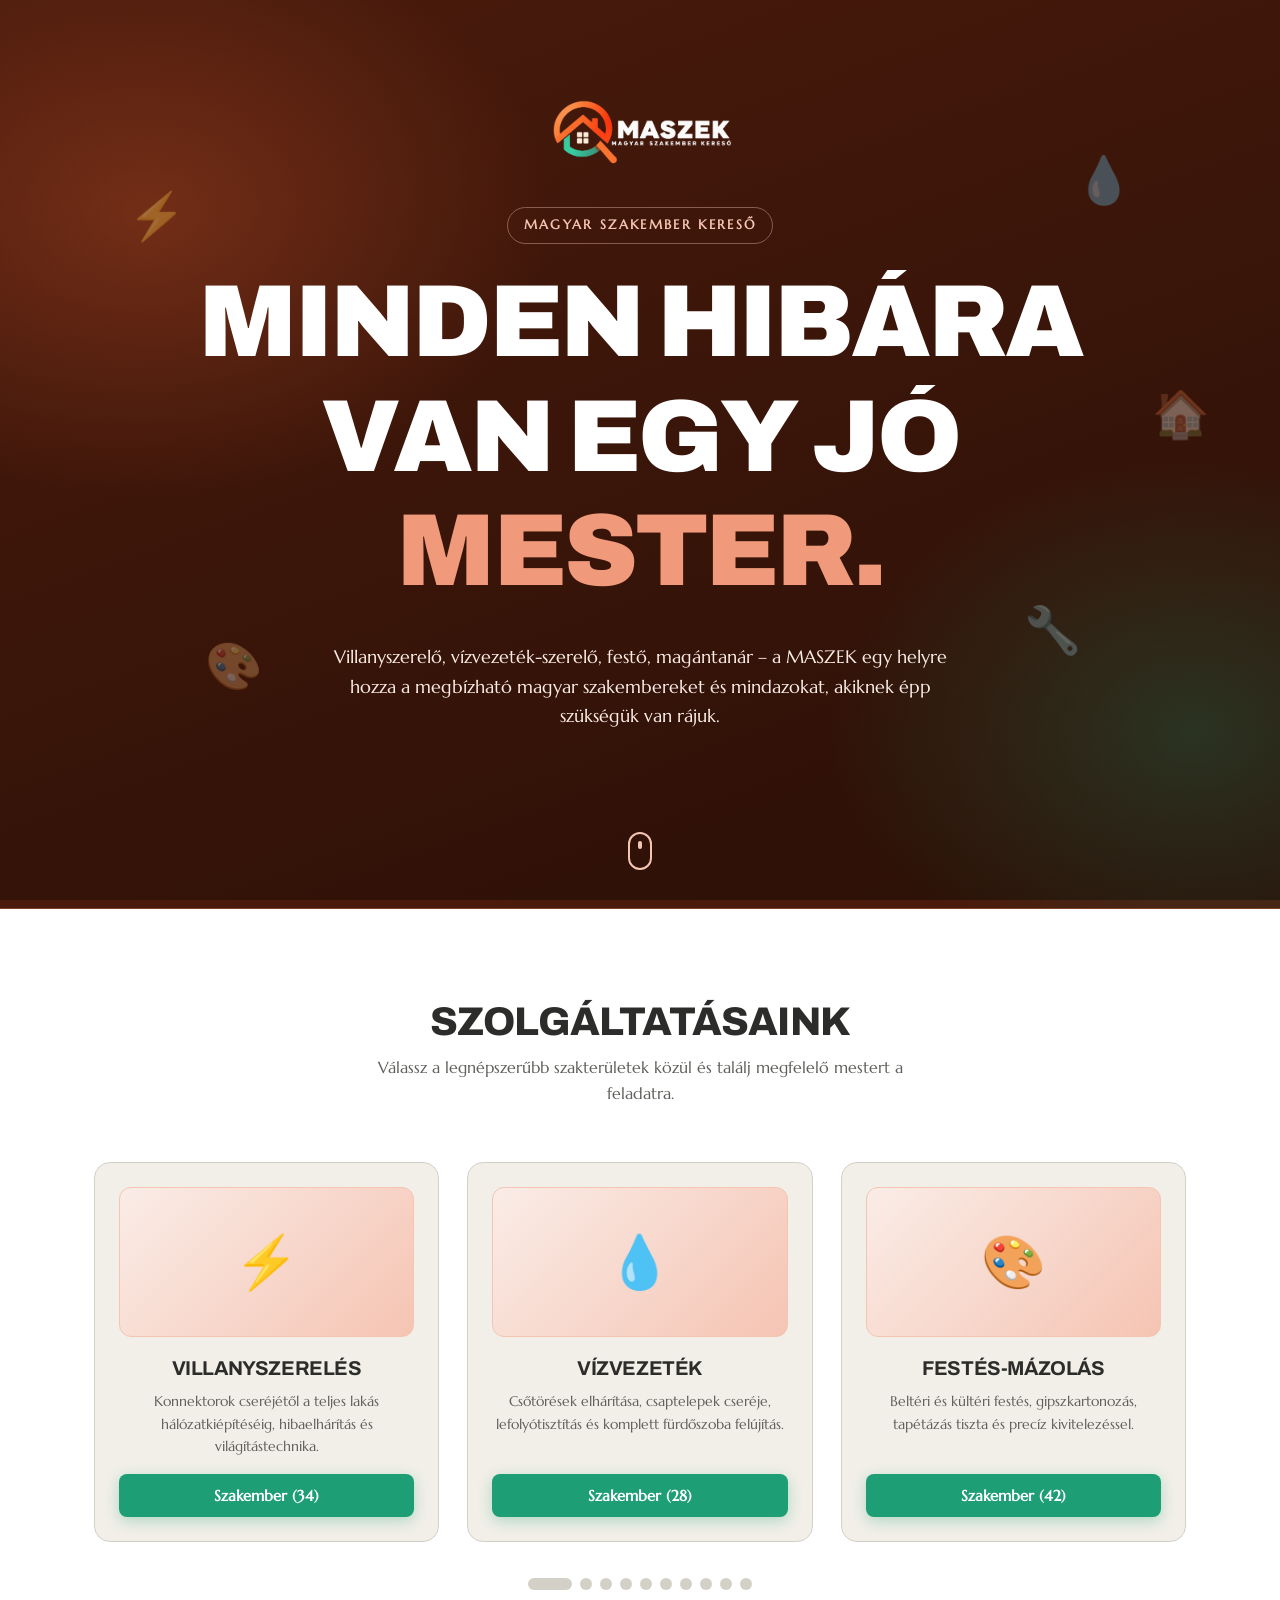
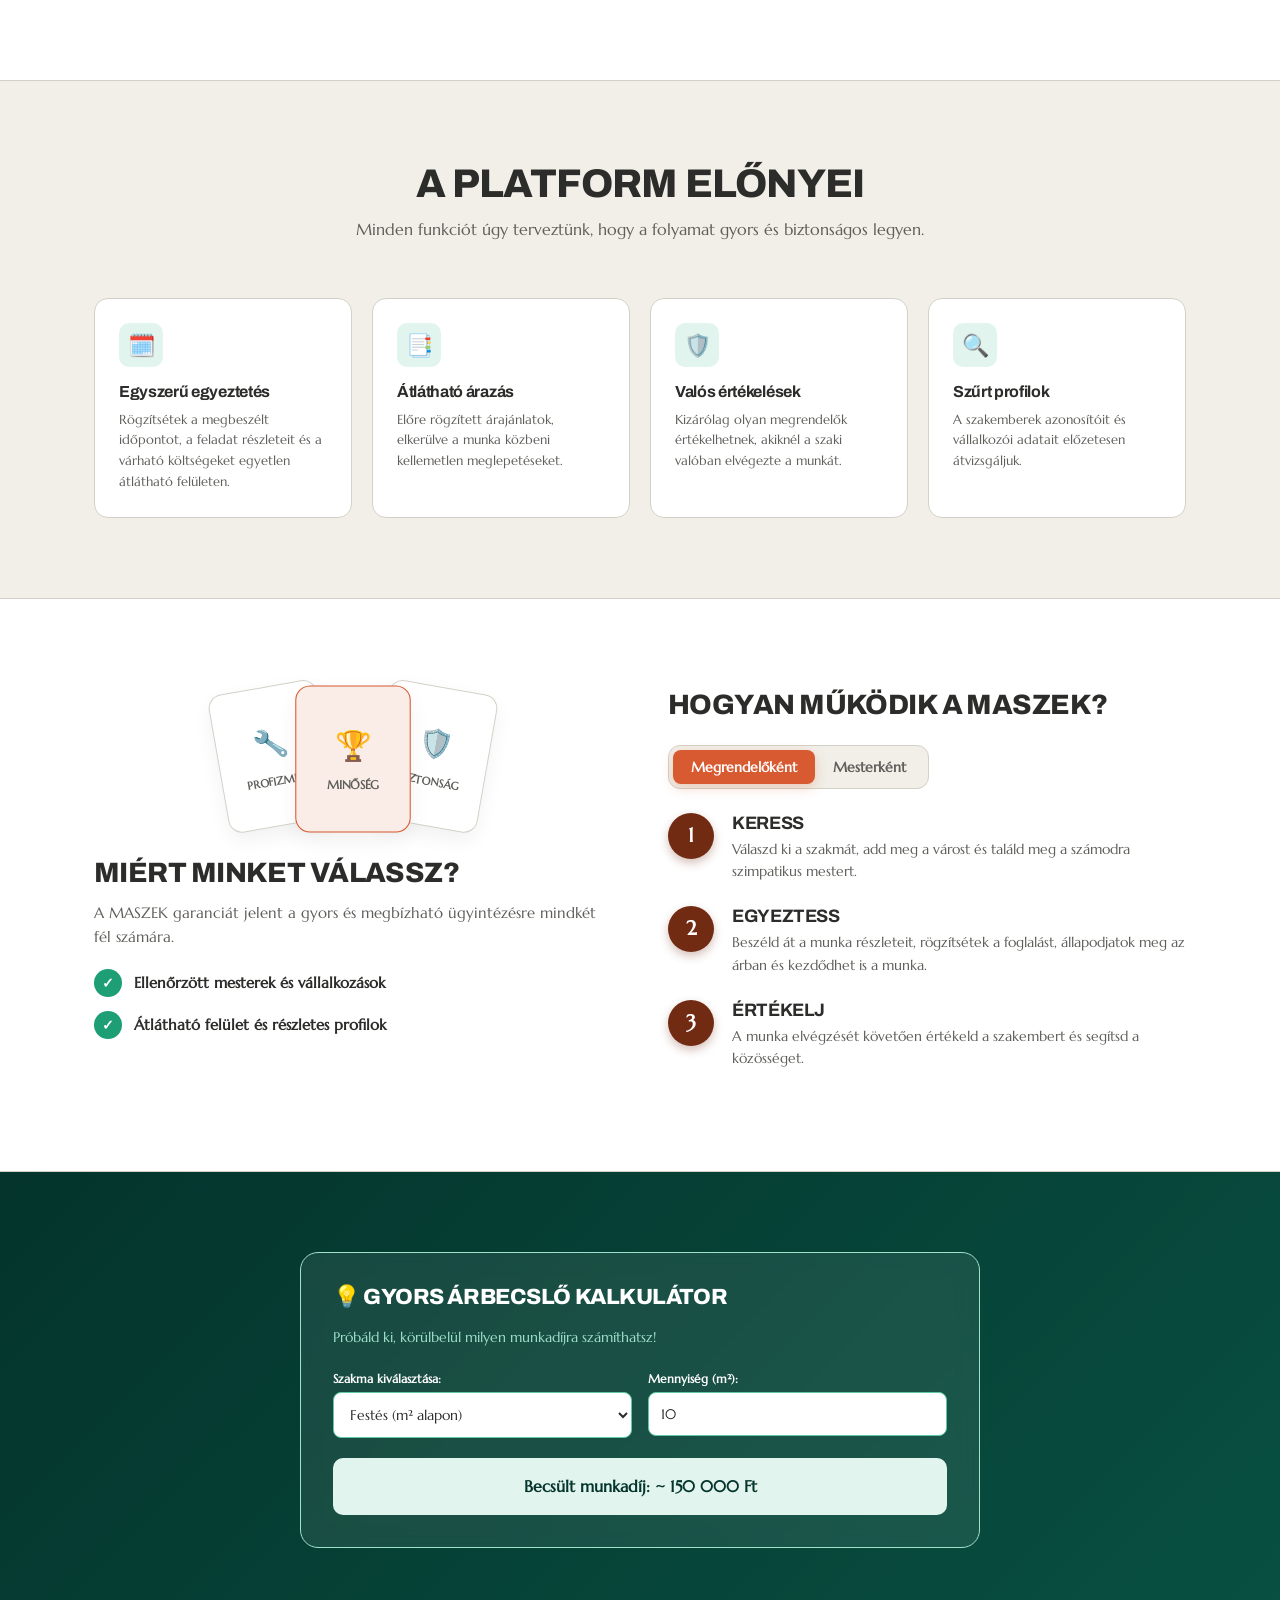
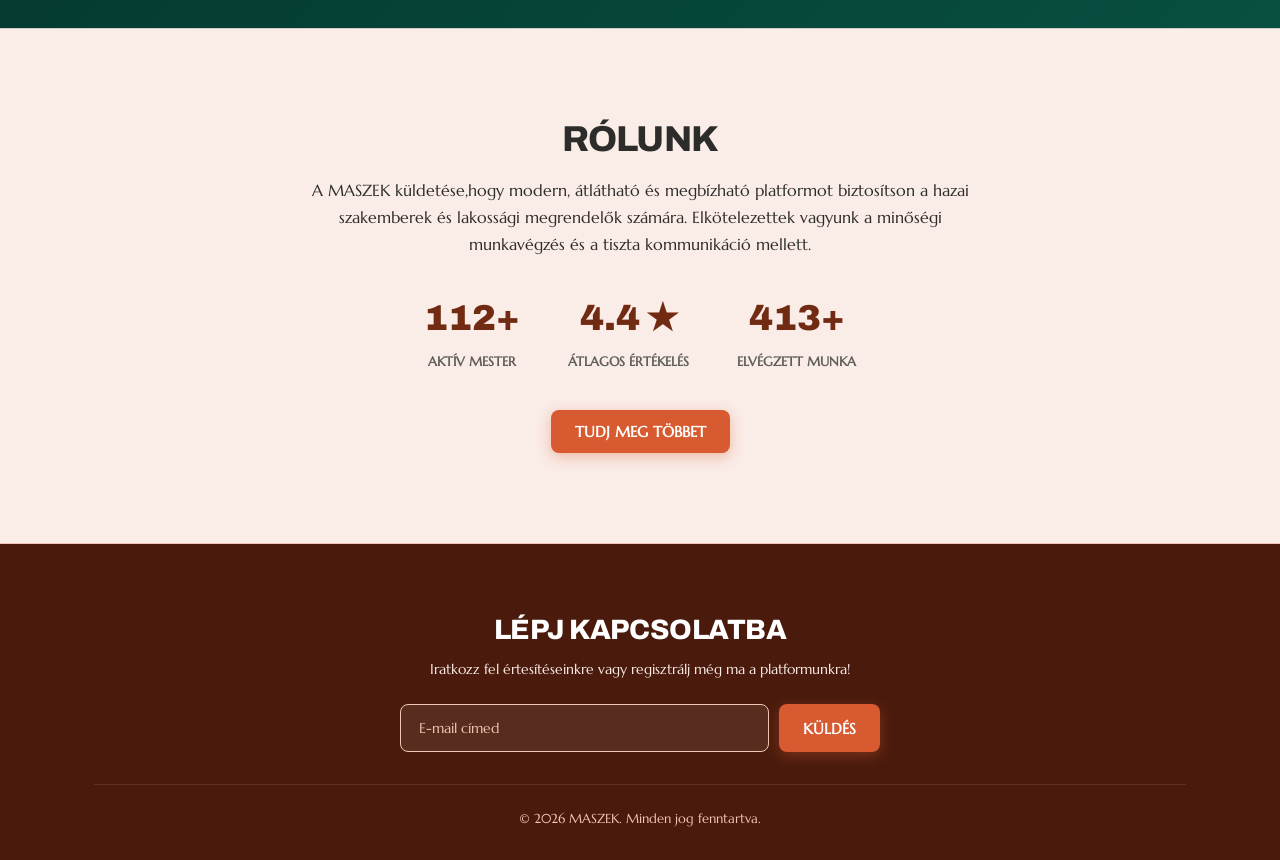
==== commit cb687bf9: "Reszponzivitas" ====
--- a/index.html
+++ b/index.html
@@ -2,7 +2,7 @@
 <html lang="hu">
 <head>
     <meta charset="UTF-8">
-    <meta name="viewport" content="width=device-width, initial-scale=1.0">
+    <meta name="viewport" content="width=device-width, initial-scale=1.0, viewport-fit=cover">
     <title>MASZEK</title>
     <link rel="icon" type="image/png" href="assets/image/maszek_logo.svg">
     <script>
@@ -43,23 +43,47 @@
         </button>
     </div>
     <header class="topbar">
-        <div class="wrap">
-            <div class="brand">
-                <div class="brand-mark"><img style="width: 200px;" src="assets/image/maszek_fullLogo.png"></div>
-            </div>
-            <nav class="nav-links">
-                <a href="#szolgaltatasok">Szolgáltatások</a>
-                <a href="#funkciok">Funkciók</a>
-                <a href="#folyamat">Folyamat</a>
-                <a href="#kalkulator">Árkalkulátor</a>
-                <a href="#rolunk">Rólunk</a>
-            </nav>
-            <div class="auth-btns">
-                <button class="btn btn-outline">Bejelentkezés</button>
-                <button class="btn btn-primary">Regisztráció</button>
-            </div>
-        </div>
-    </header>
+    <div class="wrap">
+        <div class="brand">
+            <a href="#" class="brand-mark" aria-label="MASZEK Főoldal">
+                <img class="logo-full" src="assets/image/maszek_fullLogo.png" alt="MASZEK Főoldal">
+                <img class="logo-mark" src="assets/image/maszek_logo.svg" alt="">
+            </a>
+        </div>
+        <nav class="nav-links" aria-label="Fő navigáció">
+            <a href="#szolgaltatasok" aria-label="Szolgáltatások">
+                <svg class="ico" viewBox="0 0 24 24" fill="none" stroke="currentColor" stroke-width="2" stroke-linecap="round" stroke-linejoin="round" aria-hidden="true"><rect x="3" y="3" width="7" height="7" rx="1.5"/><rect x="14" y="3" width="7" height="7" rx="1.5"/><rect x="3" y="14" width="7" height="7" rx="1.5"/><rect x="14" y="14" width="7" height="7" rx="1.5"/></svg>
+                <span class="nav-label">Szolgáltatások</span>
+            </a>
+            <a href="#funkciok" aria-label="Funkciók">
+                <svg class="ico" viewBox="0 0 24 24" fill="none" stroke="currentColor" stroke-width="2" stroke-linecap="round" stroke-linejoin="round" aria-hidden="true"><path d="M12 3l2.6 5.6 6.1.7-4.5 4.2 1.2 6L12 16.5l-5.4 3 1.2-6L3.3 9.3l6.1-.7z"/></svg>
+                <span class="nav-label">Funkciók</span>
+            </a>
+            <a href="#folyamat" aria-label="Folyamat">
+                <svg class="ico" viewBox="0 0 24 24" fill="none" stroke="currentColor" stroke-width="2" stroke-linecap="round" stroke-linejoin="round" aria-hidden="true"><path d="M9 6h11M9 12h11M9 18h11M4 6h.01M4 12h.01M4 18h.01"/></svg>
+                <span class="nav-label">Folyamat</span>
+            </a>
+            <a href="#kalkulator" aria-label="Árkalkulátor">
+                <svg class="ico" viewBox="0 0 24 24" fill="none" stroke="currentColor" stroke-width="2" stroke-linecap="round" stroke-linejoin="round" aria-hidden="true"><rect x="5" y="3" width="14" height="18" rx="2"/><path d="M8 7h8M8 12h.01M12 12h.01M16 12h.01M8 16h.01M12 16h.01M16 16h.01"/></svg>
+                <span class="nav-label">Árkalkulátor</span>
+            </a>
+            <a href="#rolunk" aria-label="Rólunk">
+                <svg class="ico" viewBox="0 0 24 24" fill="none" stroke="currentColor" stroke-width="2" stroke-linecap="round" stroke-linejoin="round" aria-hidden="true"><circle cx="12" cy="12" r="9"/><path d="M12 11v5M12 8h.01"/></svg>
+                <span class="nav-label">Rólunk</span>
+            </a>
+        </nav>
+        <div class="auth-btns">
+            <button class="btn btn-outline" aria-label="Bejelentkezés">
+                <svg class="ico" viewBox="0 0 24 24" fill="none" stroke="currentColor" stroke-width="2" stroke-linecap="round" stroke-linejoin="round" aria-hidden="true"><circle cx="12" cy="8" r="4"/><path d="M4 21c0-4 3.6-6 8-6s8 2 8 6"/></svg>
+                <span class="btn-label">Bejelentkezés</span>
+            </button>
+            <button class="btn btn-primary" aria-label="Regisztráció">
+                <svg class="ico" viewBox="0 0 24 24" fill="none" stroke="currentColor" stroke-width="2" stroke-linecap="round" stroke-linejoin="round" aria-hidden="true"><circle cx="9" cy="8" r="4"/><path d="M2 21c0-4 3-6 7-6s7 2 7 6M19 8v6M16 11h6"/></svg>
+                <span class="btn-label">Regisztráció</span>
+            </button>
+        </div>
+    </div>
+</header>
     <section class="hero" id="hero">
         <div class="wrap">
             <h1>SZAKEMBER KERESŐ <span>PLATFORM</span></h1>
--- a/assets/style/style.css
+++ b/assets/style/style.css
@@ -1168,4 +1168,125 @@
     0%{ scale: 1; }
     40%{ scale: 1.04; background: var(--teal-mid); }
     100%{ scale: 1; }
+}
+
+.logo-mark, .ico{ display: none; }
+.logo-full{ width: 200px; }
+.nav-links a::after{ transition: transform .35s var(--ease-out), opacity .25s; }
+
+.services-pager.is-compact{ gap: 14px; }
+.services-pager.is-compact .pager-dot:not(.is-active){ display: none; }
+.services-pager.is-compact .pager-dot.is-active{ width: 120px; }
+.pager-count{ display: none; font: 700 13px "Archivo", sans-serif; color: var(--ink-secondary); font-variant-numeric: tabular-nums; }
+.services-pager.is-compact .pager-count{ display: block; }
+
+@media (max-width: 1024px){
+    html.is-covered .topbar{ translate: none; }        
+    .topbar{ transition: opacity .9s ease .45s; }
+    .nav-links .ico, .auth-btns .ico{ display: block; width: 24px; height: 24px; flex-shrink: 0; }
+    .nav-links a::after{ transform: none; opacity: 0; }
+    .nav-links a:hover::after, .nav-links a.active::after{ transform: none; opacity: 1; }
+    .split-grid{ grid-template-columns: 1fr; gap: 48px; }
+    .platform-preview-grid{ grid-template-columns: 1fr; max-width: 560px; margin-inline: auto; }
+    .hero-cta .btn{ min-width: 220px; }
+}
+
+@media (min-width: 641px) and (max-width: 1024px){
+    html{ scroll-padding-top: 16px; }
+    body{ padding-left: 100px; }
+    .scroll-progress{ left: 100px; }
+    .topbar{
+        position: fixed; top: 0; left: 0; bottom: 0;
+        width: 100px; height: auto; padding: 16px 0;
+        overflow-y: auto; scrollbar-width: none;
+    }
+    .topbar .wrap{
+        height: 100%; max-width: none; padding: 0 8px; gap: 16px;
+        flex-direction: column; justify-content: space-between; align-items: center;
+    }
+    .brand-mark{ width: 52px; height: 52px; margin: 0; }
+    .logo-full{ display: none; }
+    .logo-mark{ display: block; width: 48px; height: 48px; }
+    .nav-links{ flex-direction: column; gap: 6px; width: 100%; font-size: 10px; }
+    .nav-links a{
+        display: flex; flex-direction: column; align-items: center; gap: 5px;
+        padding: 10px 2px; border-radius: 14px; text-align: center;
+        font-weight: 700; line-height: 1.15; letter-spacing: -.01em;
+    }
+    .nav-links a:hover, .nav-links a.active{ background: rgba(255,255,255,.12); }
+    .nav-links a::after{ top: 22%; bottom: 22%; left: -8px; right: auto; width: 4px; height: auto; border-radius: 0 4px 4px 0; }
+    .auth-btns{ flex-direction: column; width: 100%; gap: 8px; }
+    .auth-btns .btn{ flex-direction: column; gap: 4px; width: 100%; padding: 9px 2px; font-size: 10px; border-radius: 14px; }
+    .services-grid, .features-grid{ grid-template-columns: repeat(2, 1fr); }
+    .hero{ padding: 64px 0 80px; }
+}
+
+@media (max-width: 640px){
+    html{ scroll-padding-top: 76px; }
+    body{ padding-bottom: calc(68px + env(safe-area-inset-bottom, 0px)); }
+    .wrap{ padding: 0 18px; }
+    .topbar{ height: auto; padding: 10px 0; }
+    .topbar .wrap{ gap: 12px; }
+    .brand-mark{ width: auto; height: auto; margin: 0; }
+    .logo-full{ width: 128px; }
+    .auth-btns{ gap: 8px; }
+    .auth-btns .btn{ width: 42px; height: 42px; padding: 0; border-radius: 12px; }
+    .auth-btns .btn-label{ display: none; }
+
+    .nav-links{
+        position: fixed; left: 0; right: 0; bottom: 0; z-index: 150;
+        display: flex; justify-content: space-around; gap: 0; font-size: 0;
+        padding: 6px 8px calc(6px + env(safe-area-inset-bottom, 0px));
+        background: rgba(74,27,12,.94); backdrop-filter: blur(14px);
+        border-top: 1px solid rgba(255,255,255,.12);
+    }
+    .nav-links a{ flex: 1; height: 52px; display: flex; align-items: center; justify-content: center; border-radius: 14px; }
+    .nav-links a.active{ background: rgba(255,255,255,.12); }
+    .nav-links .ico{ width: 27px; height: 27px; }
+    .nav-label{ display: none; }
+    .nav-links a::after{ top: 1px; bottom: auto; left: 50%; right: auto; width: 24px; height: 3px; margin-left: -12px; }
+
+    .hero{ padding: 44px 0 56px; }
+    .hero-sub{ font-size: 16px; margin-bottom: 28px; }
+    .hero-search-wrap{ flex-direction: column; border-radius: 16px; margin-bottom: 28px; }
+    .hero-search-wrap .btn, .hero-cta .btn{ width: 100%; }
+    .platform-preview-grid{ margin-top: 36px; }
+    .preview-card .badge{ font-size: 13px; }
+
+    .services-section, .features-section, .split-section, .calculator-section, .about-section{ padding: 56px 0; }
+    .section-title-wrap{ margin-bottom: 32px; }
+    .services-grid, .features-grid{ grid-template-columns: 1fr; }
+    .service-img-placeholder{ height: 130px; }
+    .stacked-card{ width: 92px; height: 120px; font-size: 24px; }
+    .role-toggle-wrap{ display: flex; }
+    .role-btn{ flex: 1; }
+    .calc-card{ padding: 22px; }
+    .calc-grid{ grid-template-columns: 1fr; }
+    .stats-row{ gap: 24px; }
+    .stat-item b{ font-size: 30px; }
+    footer{ padding: 48px 0 24px; }
+    .footer-form{ flex-direction: column; }
+    .footer-form .btn{ width: 100%; }
+    .modal-actions .btn{ flex: 1; }
+}
+@media (min-width: 1025px) and (max-width: 1199px){
+    .topbar .wrap{ gap: clamp(16px, 2.5vw, 40px); }
+    .brand-mark{ width: auto; height: auto; margin: 0; }
+    .logo-full{ width: clamp(130px, 14vw, 160px); }
+    .nav-links{ font-size: clamp(14px, 1.55vw, 18px); gap: clamp(10px, 1.5vw, 18px); white-space: nowrap; }
+    .auth-btns{ gap: 8px; }
+    .auth-btns .btn{ padding: 10px clamp(10px, 1.4vw, 16px); font-size: 14px; white-space: nowrap; }
+}
+@media (max-width: 1024px){
+    .why-us-visual{ display: none; }
+    .why-us-content, .process-content{ text-align: center; }
+    .checklist{ width: fit-content; max-width: 100%; margin-inline: auto; text-align: left; }
+    .process-steps{ max-width: 520px; margin-inline: auto; text-align: left; }
+    .services-grid{ touch-action: pan-y; user-select: none; -webkit-user-select: none; }
+    .service-card{ -webkit-user-drag: none; }
+}
+@media (max-width: 640px){
+    .process-steps{ text-align: center; }
+    .process-step{ flex-direction: column; align-items: center; gap: 10px; }
+    .why-us-content h2, .process-content h2{ font-size: 24px; }
 }
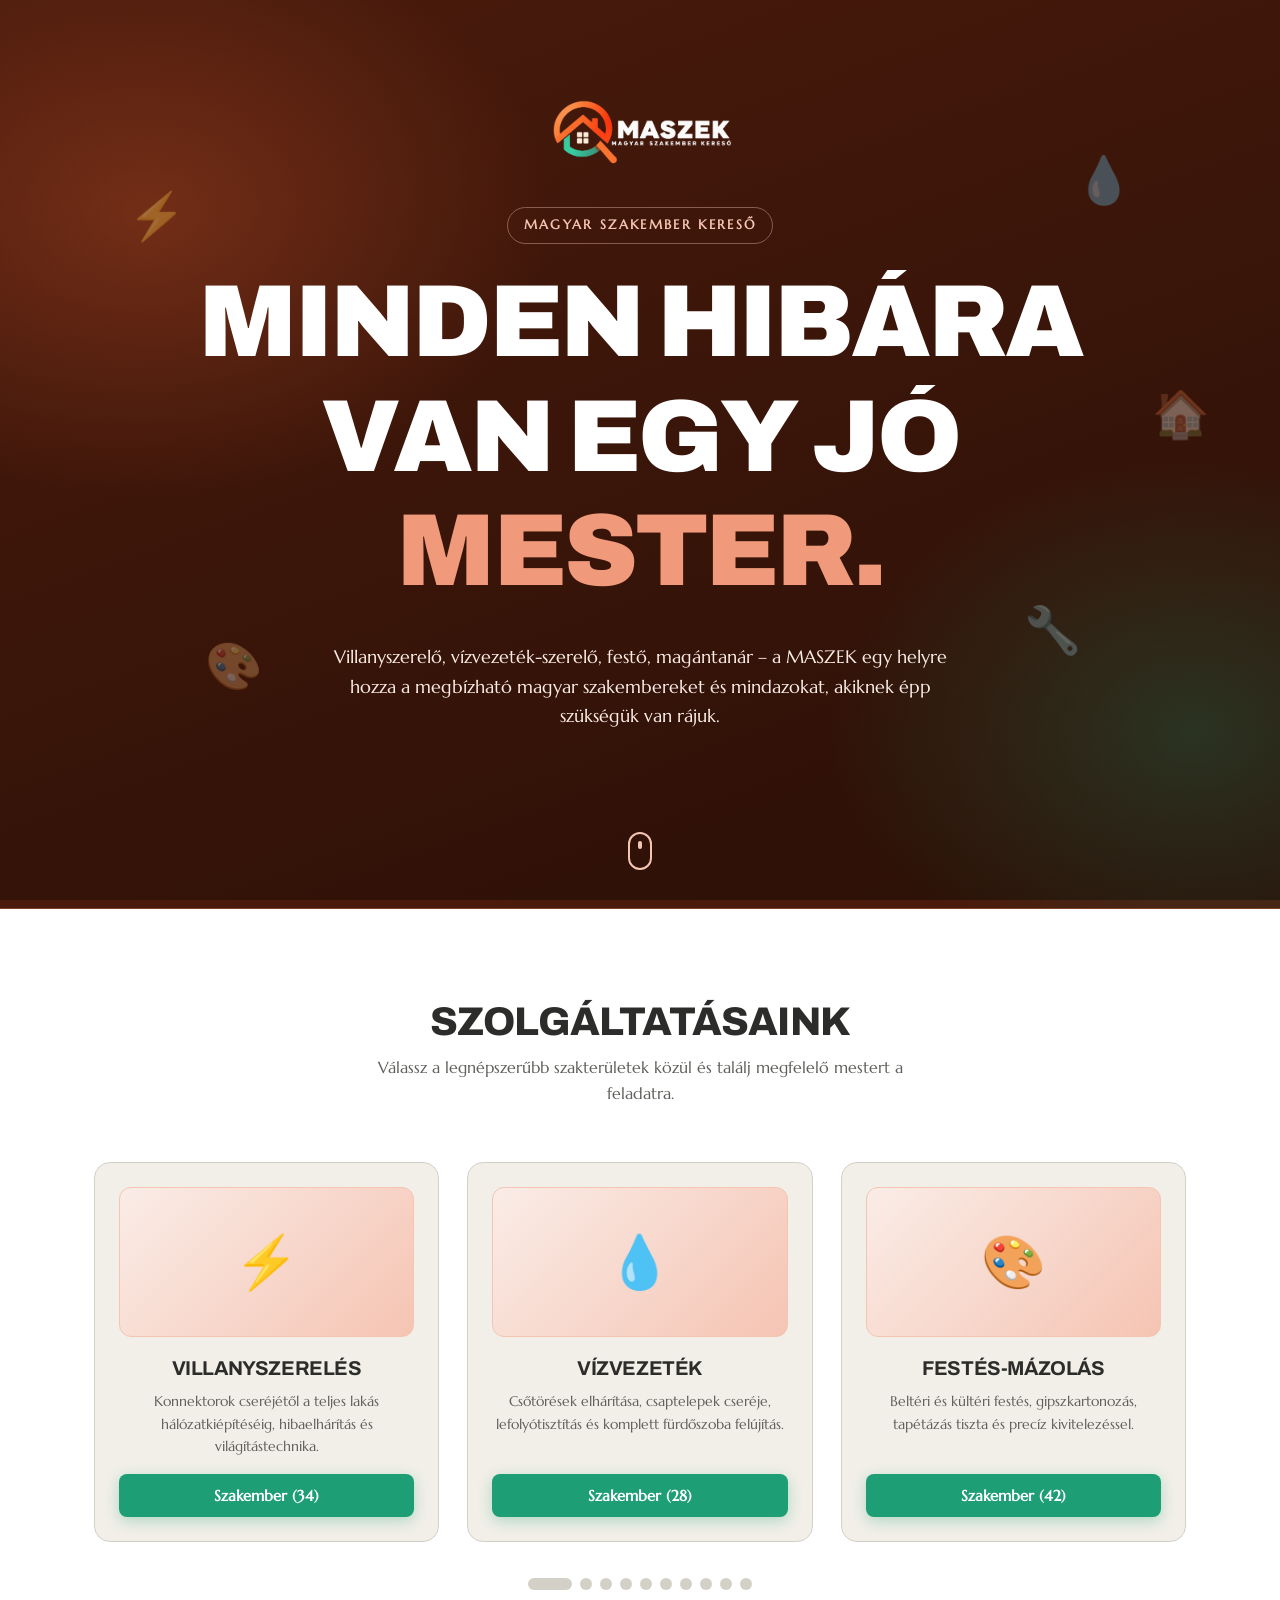
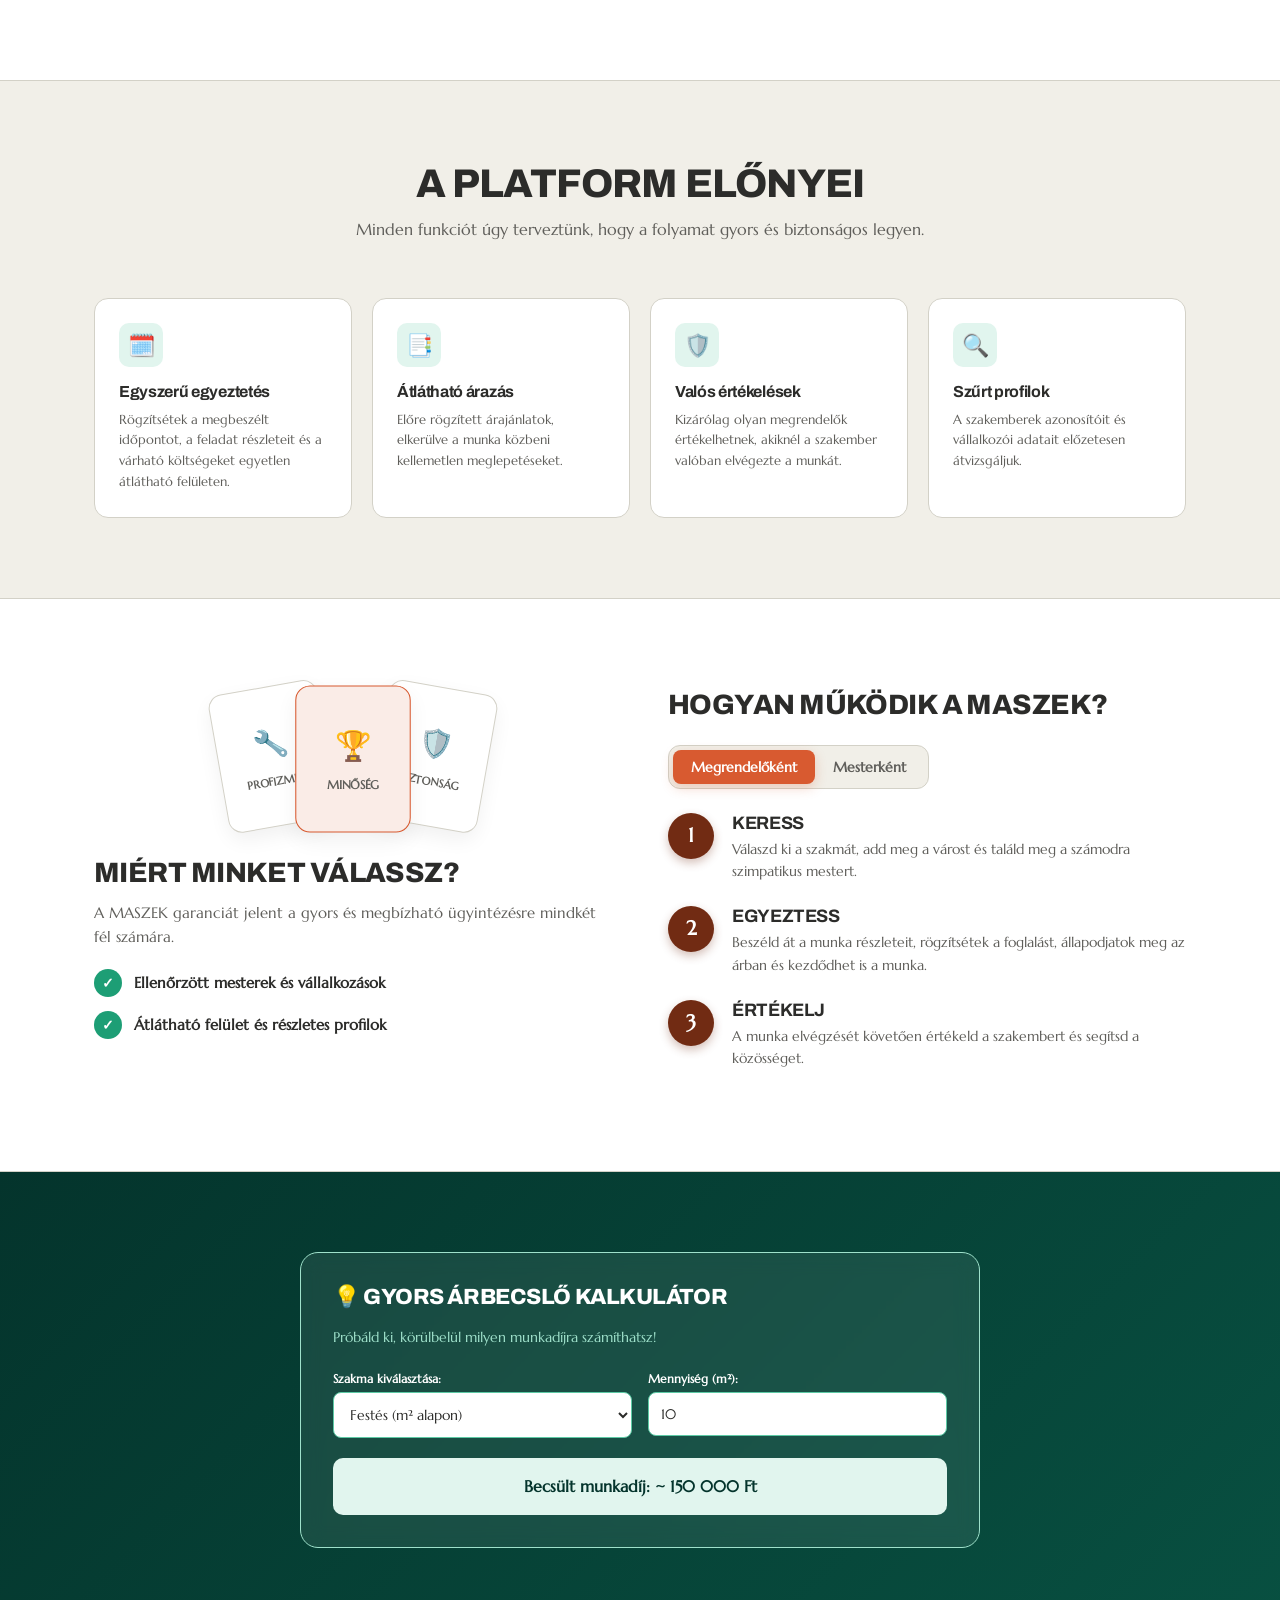
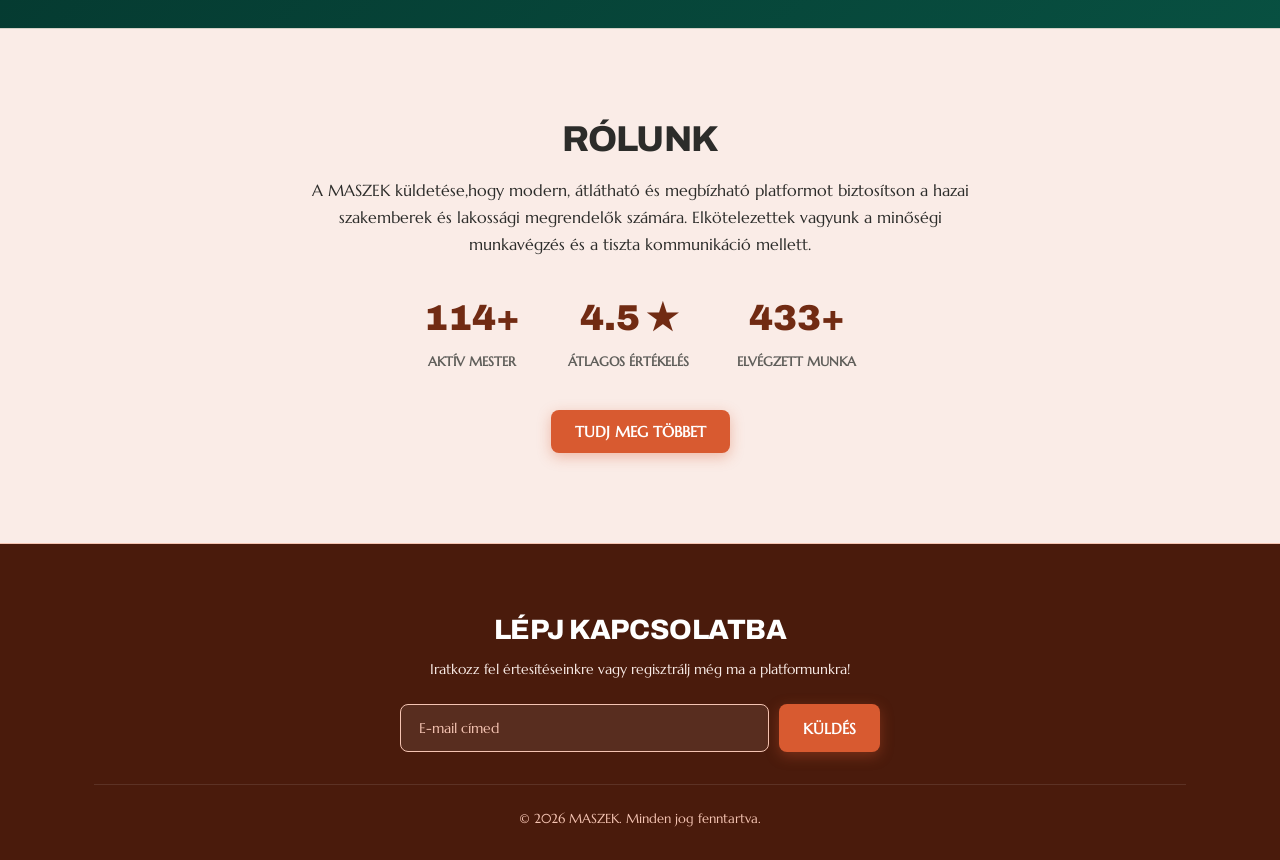
==== commit ff21c7f9: "Aprosagok" ====
--- a/index.html
+++ b/index.html
@@ -91,7 +91,7 @@
             <div class="hero-search-wrap">
                 <div class="search-input">
                     <span>🔍</span>
-                    <input type="text" placeholder="Milyen szakit keresel? (pl. villanyszerelő, festő, stb.)">
+                    <input type="text" placeholder="Milyen szakembert keresel? (pl. villanyszerelő, festő, stb.)">
                 </div>
                 <button class="btn btn-primary">Keresés</button>
             </div>
@@ -188,7 +188,7 @@
                 <div class="feature-box">
                     <div class="feature-icon">🛡️</div>
                     <h4>Valós értékelések</h4>
-                    <p>Kizárólag olyan megrendelők értékelhetnek, akiknél a szaki valóban elvégezte a munkát.</p>
+                    <p>Kizárólag olyan megrendelők értékelhetnek, akiknél a szakember valóban elvégezte a munkát.</p>
                 </div>
                 <div class="feature-box">
                     <div class="feature-icon">🔍</div>
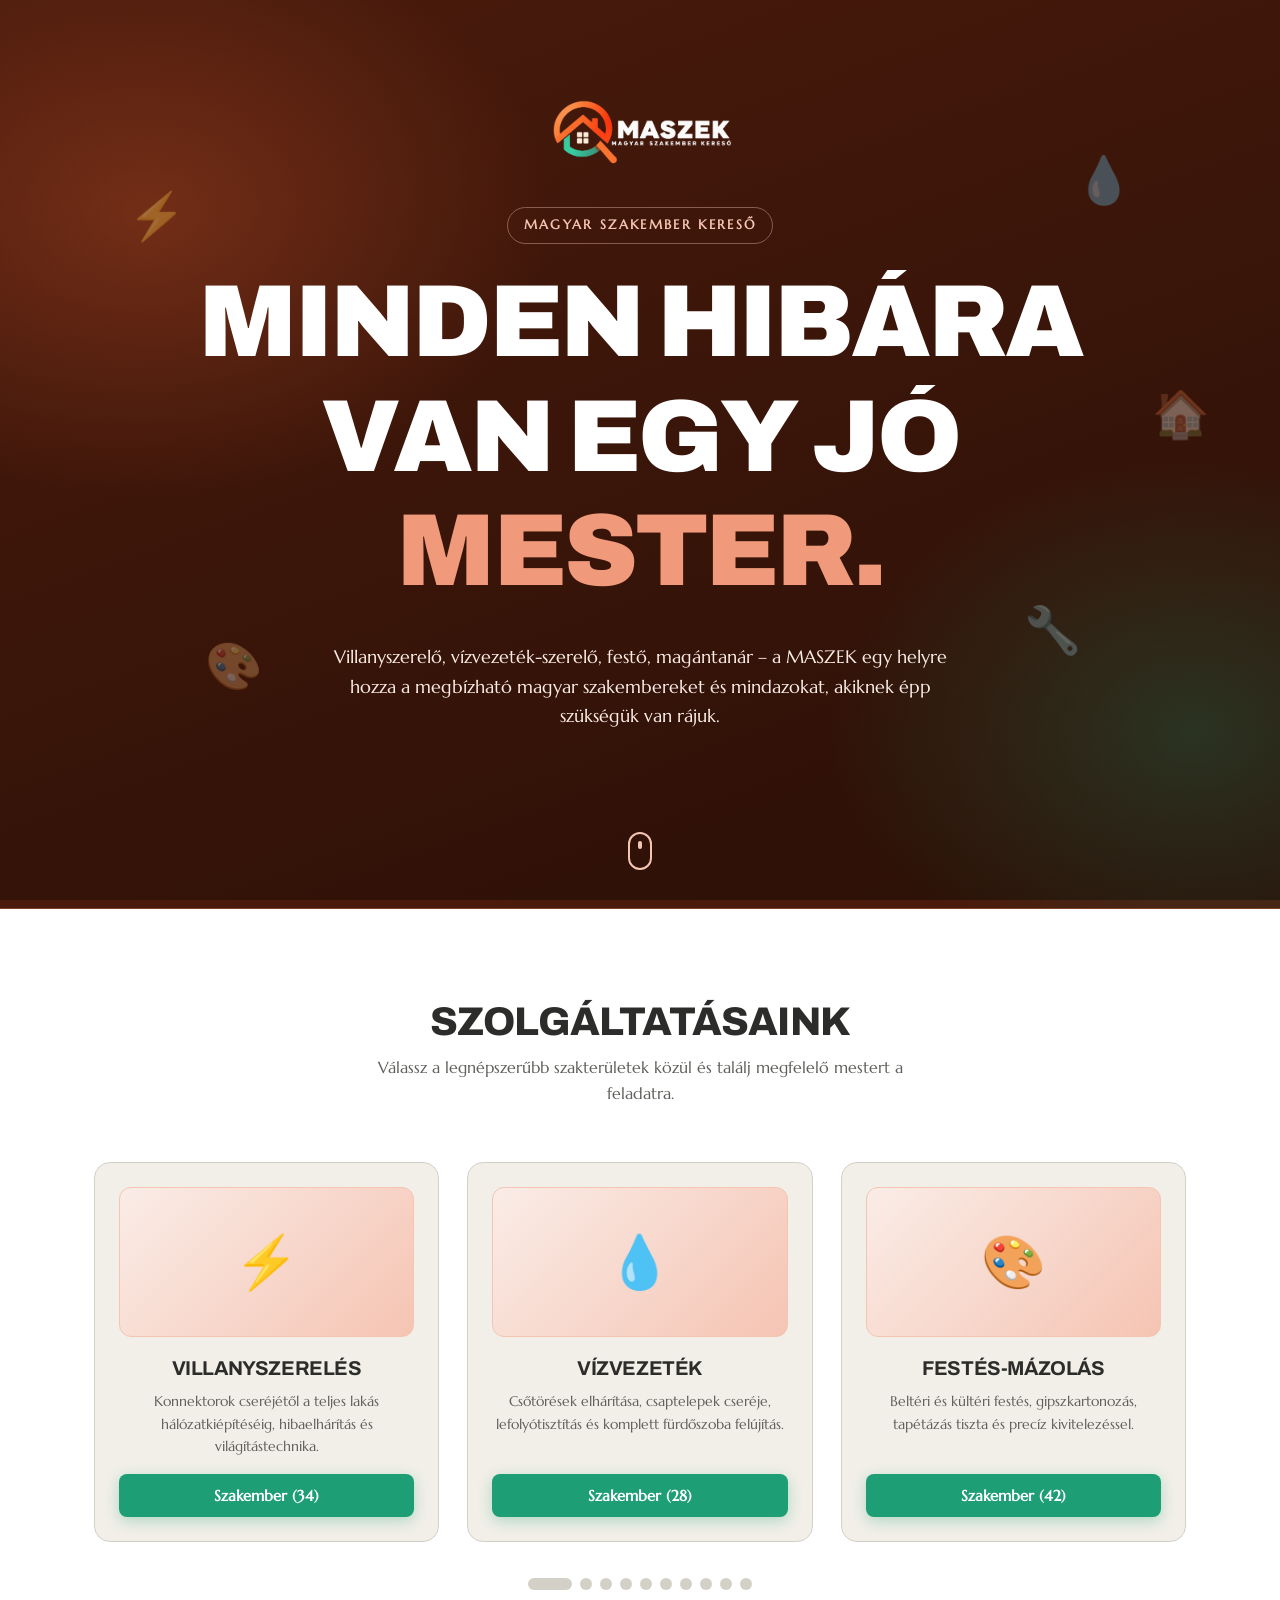
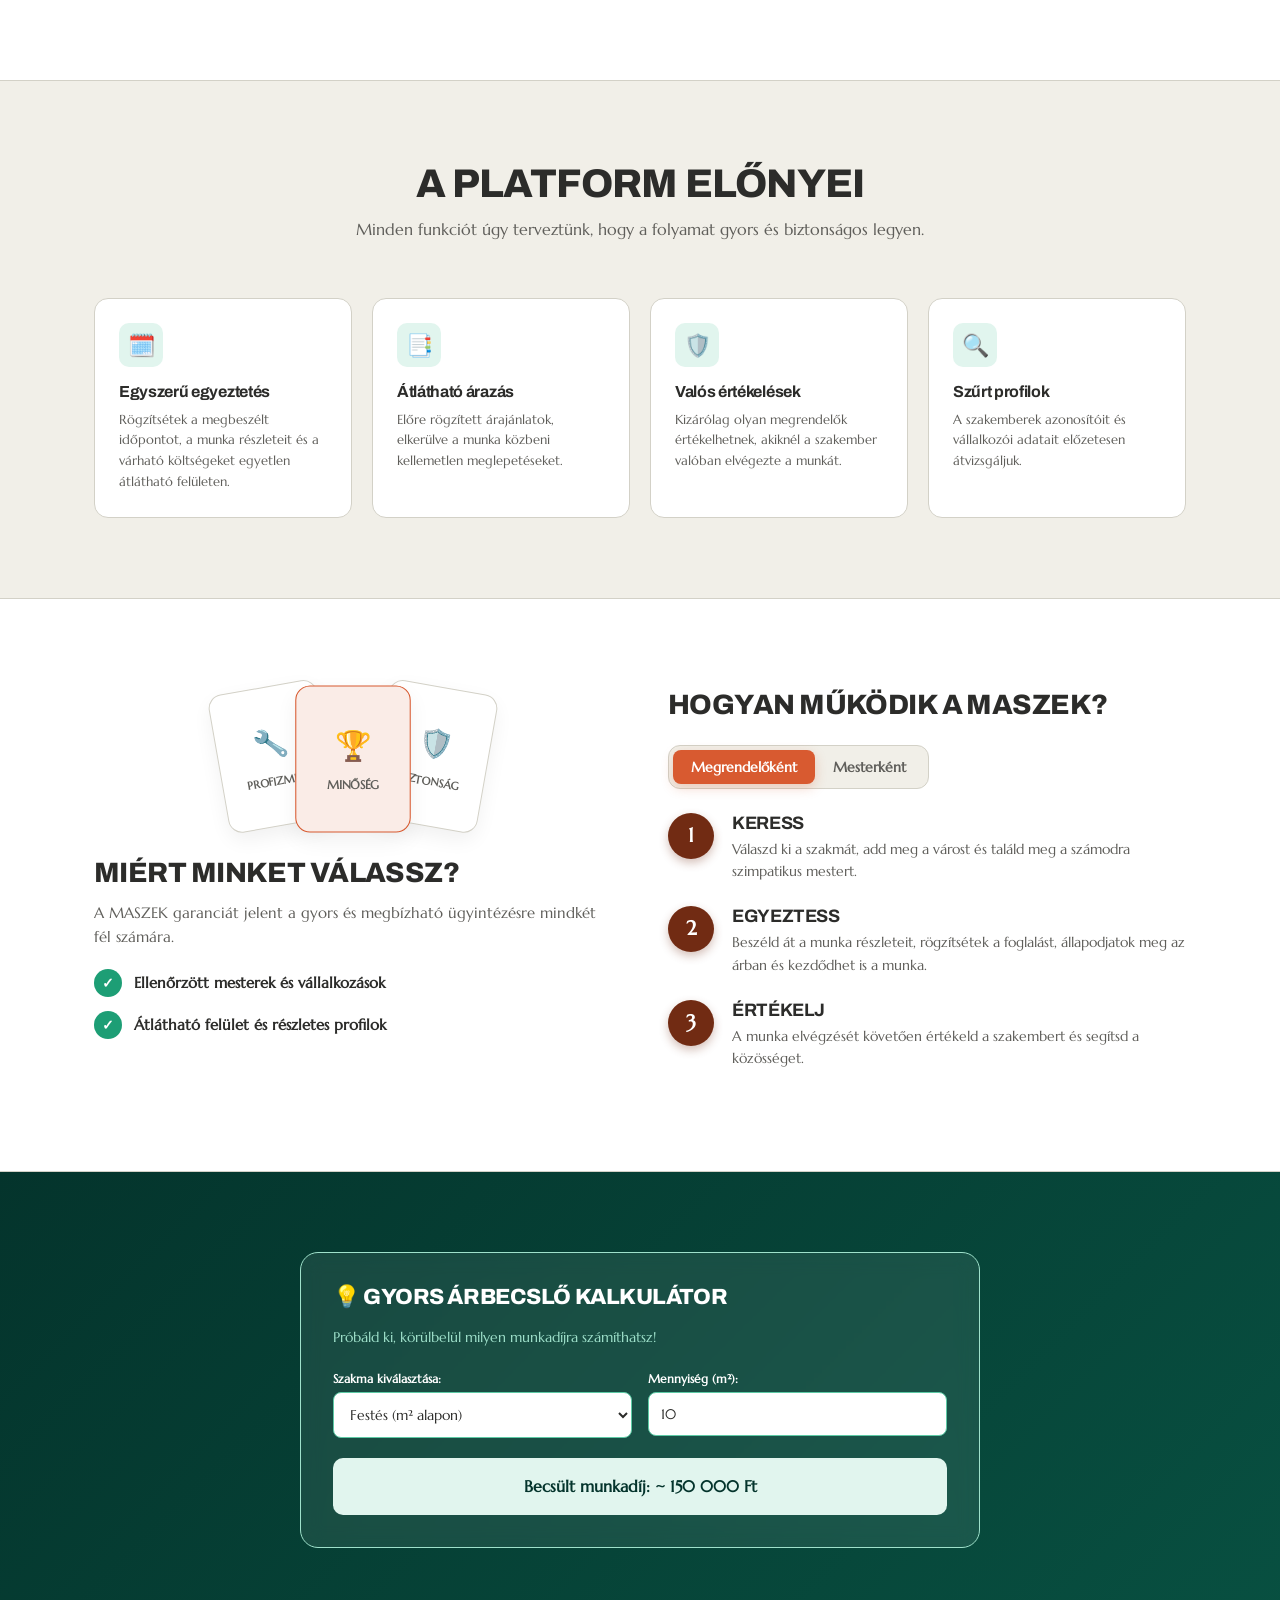
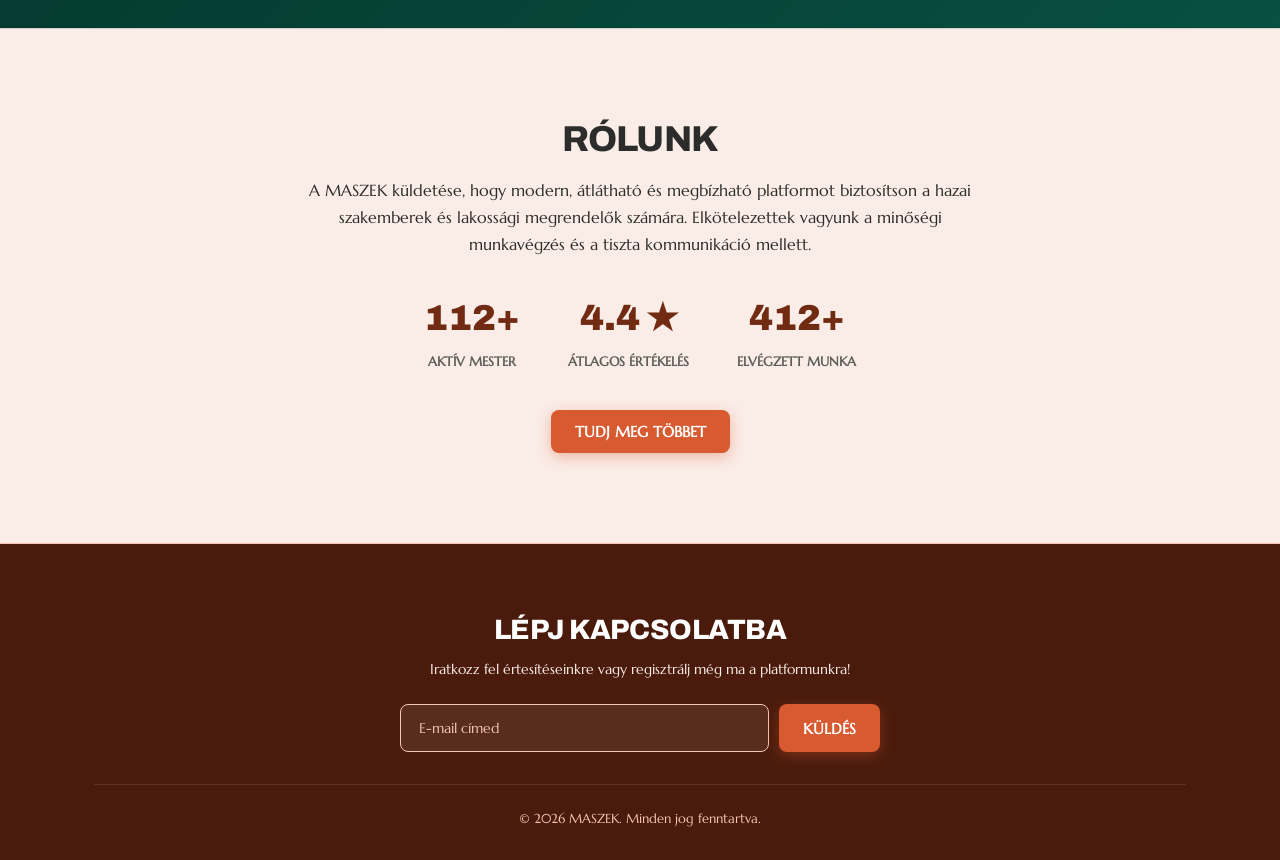
==== commit b0f8bdd7: "Aprosagok_V2" ====
--- a/index.html
+++ b/index.html
@@ -178,7 +178,7 @@
                 <div class="feature-box">
                     <div class="feature-icon">🗓️</div>
                     <h4>Egyszerű egyeztetés</h4>
-                    <p>Rögzítsétek a megbeszélt időpontot, a feladat részleteit és a várható költségeket egyetlen átlátható felületen.</p>
+                    <p>Rögzítsétek a megbeszélt időpontot, a munka részleteit és a várható költségeket egyetlen átlátható felületen.</p>
                 </div>
                 <div class="feature-box">
                     <div class="feature-icon">📑</div>
@@ -297,7 +297,7 @@
     <section class="about-section" id="rolunk">
         <div class="wrap about-content">
             <h2 data-reveal>RÓLUNK</h2>
-            <p data-reveal>A MASZEK küldetése,hogy modern, átlátható és megbízható platformot biztosítson a hazai szakemberek és lakossági megrendelők számára. Elkötelezettek vagyunk a minőségi munkavégzés és a tiszta kommunikáció mellett.</p>
+            <p data-reveal>A MASZEK küldetése, hogy modern, átlátható és megbízható platformot biztosítson a hazai szakemberek és lakossági megrendelők számára. Elkötelezettek vagyunk a minőségi munkavégzés és a tiszta kommunikáció mellett.</p>
             <div class="stats-row" data-stagger="zoom">
                 <div class="stat-item"><b>120+</b><span>AKTÍV MESTER</span></div>
                 <div class="stat-item"><b>4.9 ★</b><span>ÁTLAGOS ÉRTÉKELÉS</span></div>
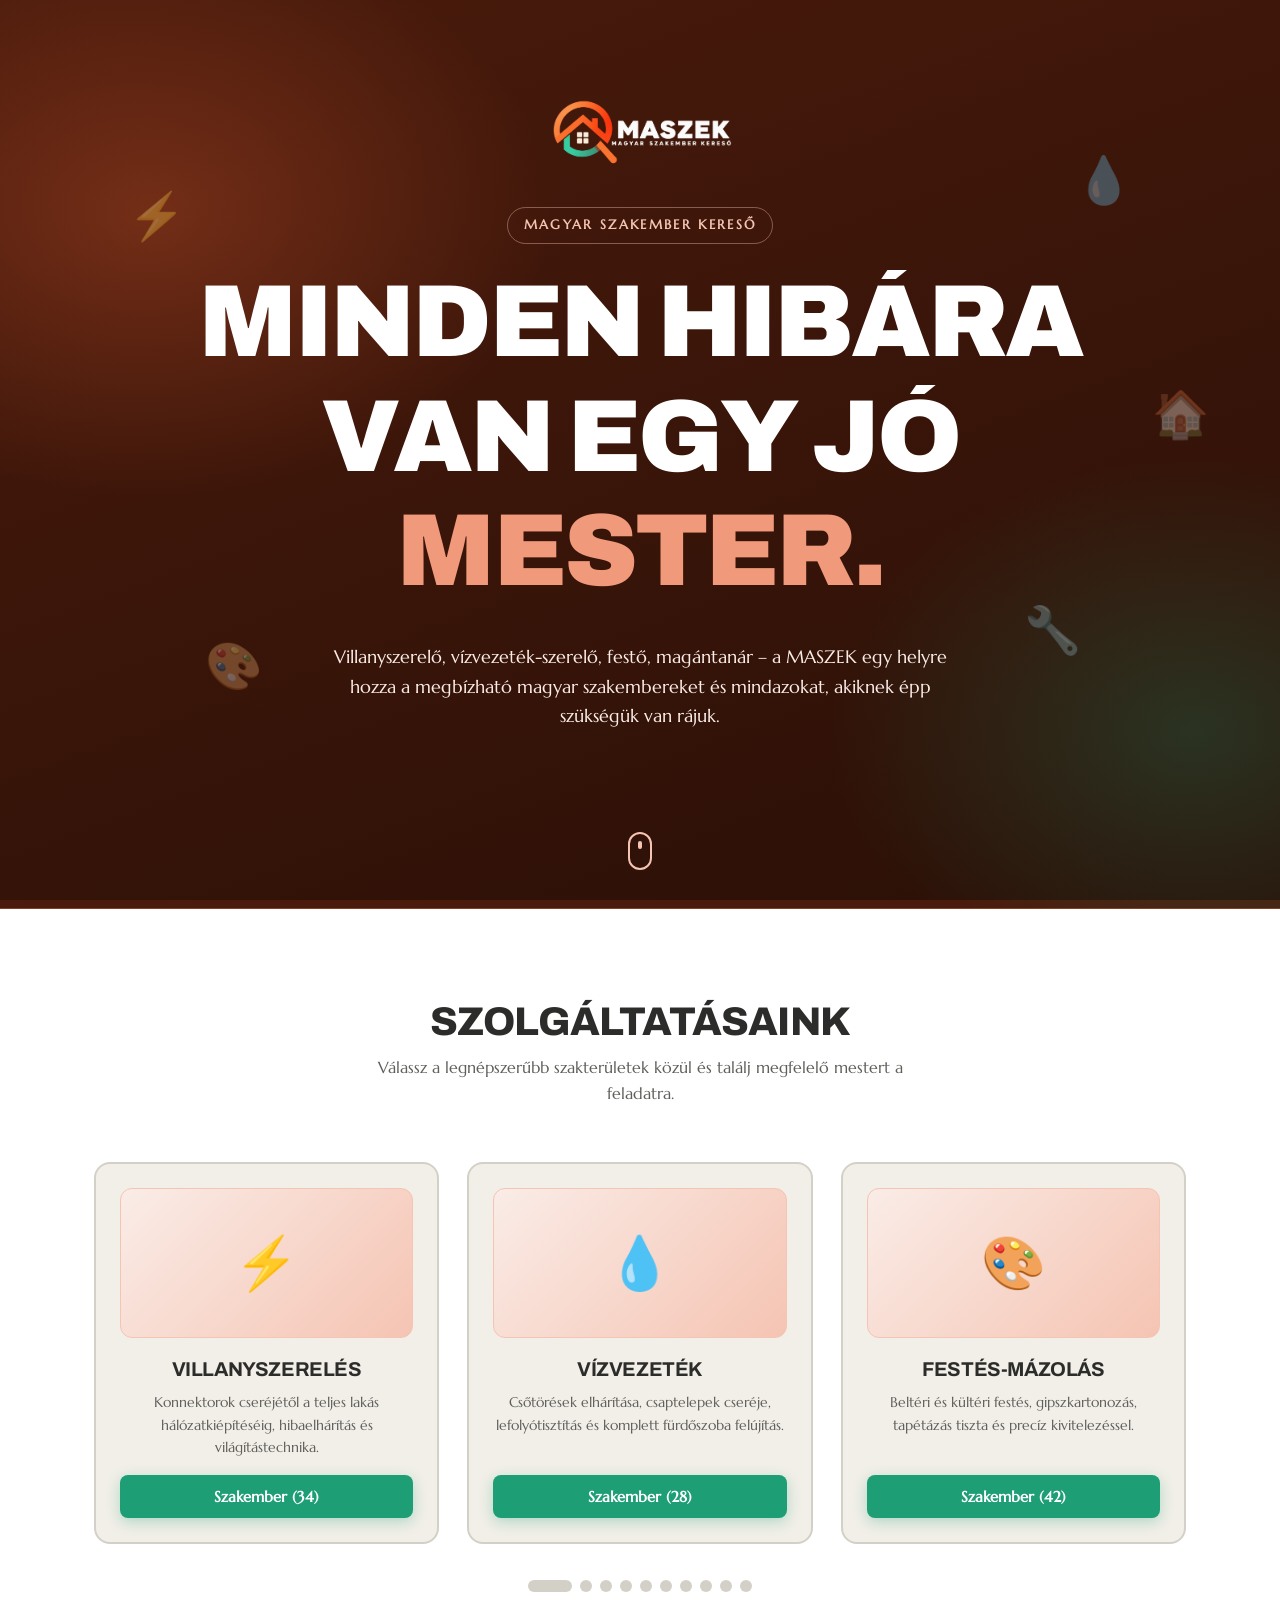
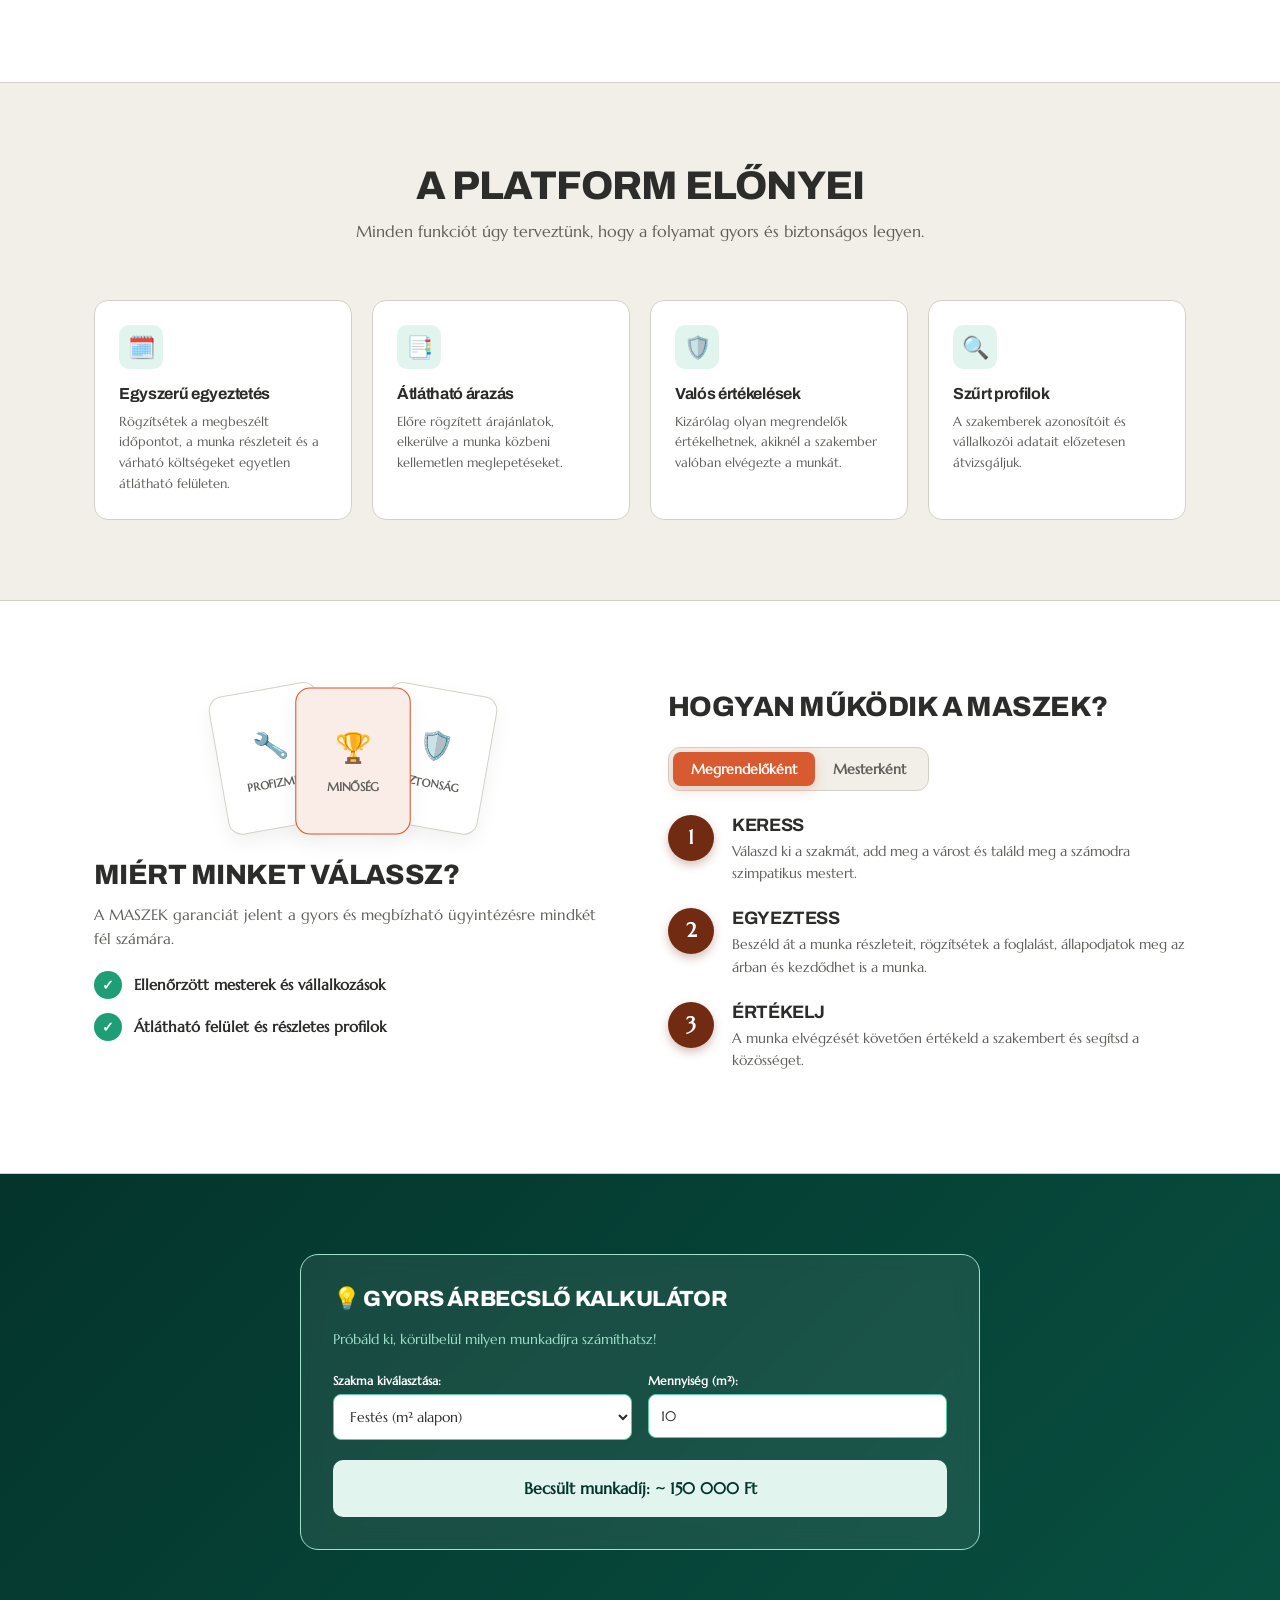
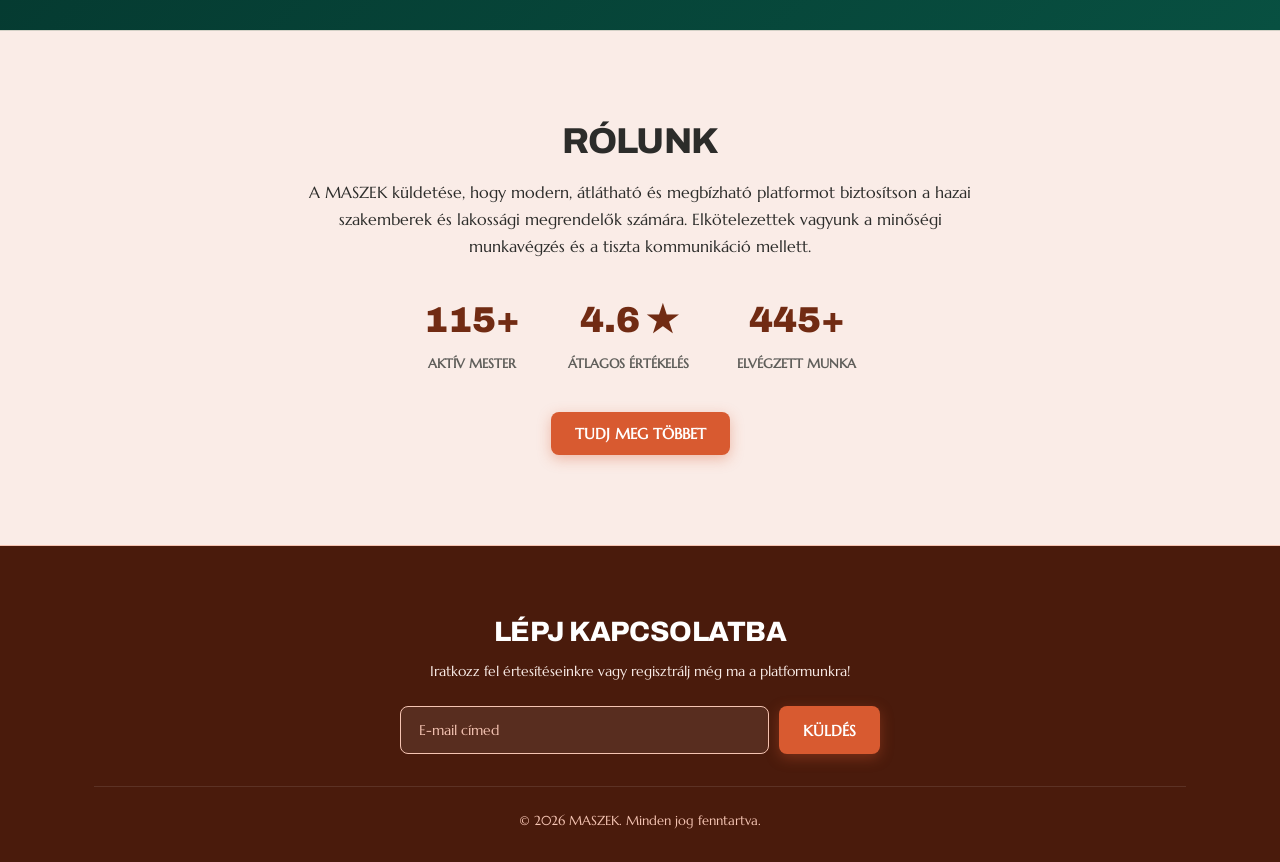
==== commit 29919cfd: "Regisztracio_es_animaciok" ====
--- a/index.html
+++ b/index.html
@@ -6,7 +6,21 @@
     <title>MASZEK</title>
     <link rel="icon" type="image/png" href="assets/image/maszek_logo.svg">
     <script>
-        document.documentElement.classList.add('js', 'is-covered');
+        (function () {
+            var r = document.documentElement, f = '';
+            try { f = sessionStorage.getItem('maszek_pt') || ''; sessionStorage.removeItem('maszek_pt'); } catch (e) {}
+            if (f) {
+                r.classList.add('pt-arrive');
+                if (f === 'back') r.classList.add('pt-back');
+                setTimeout(function () { r.classList.add('pt-go', 'pt-done'); }, 4000);
+            }
+        })();
+    </script>
+    <script>
+        document.documentElement.classList.add('js');
+        if (!document.documentElement.classList.contains('pt-arrive')) {
+            document.documentElement.classList.add('is-covered');
+        }
         setTimeout(function () {
             if (!document.documentElement.classList.contains('js-ready')) {
                 document.documentElement.classList.remove('js', 'is-covered');
@@ -14,8 +28,15 @@
         }, 3000);
     </script>
     <link rel="stylesheet" href="assets/style/style.css">
+    <link rel="stylesheet" href="assets/style/transition.css">
 </head>
 <body>
+    <div class="pt" id="pt" aria-hidden="true">
+        <div class="pt-inner">
+            <img class="pt-logo" src="assets/image/maszek_fullLogo.png" alt="">
+            <span class="pt-bar"></span>
+        </div>
+    </div>
     <div class="scroll-progress" aria-hidden="true"></div>
     <div class="cover" id="cover" role="region" aria-label="Üdvözlő képernyő">
         <div class="cover-icons" aria-hidden="true">
@@ -73,11 +94,11 @@
             </a>
         </nav>
         <div class="auth-btns">
-            <button class="btn btn-outline" aria-label="Bejelentkezés">
+            <button class="btn btn-outline" data-go="registration.html#belepes" aria-label="Bejelentkezés">
                 <svg class="ico" viewBox="0 0 24 24" fill="none" stroke="currentColor" stroke-width="2" stroke-linecap="round" stroke-linejoin="round" aria-hidden="true"><circle cx="12" cy="8" r="4"/><path d="M4 21c0-4 3.6-6 8-6s8 2 8 6"/></svg>
                 <span class="btn-label">Bejelentkezés</span>
             </button>
-            <button class="btn btn-primary" aria-label="Regisztráció">
+            <button class="btn btn-primary" data-go="registration.html#regisztracio" aria-label="Regisztráció">
                 <svg class="ico" viewBox="0 0 24 24" fill="none" stroke="currentColor" stroke-width="2" stroke-linecap="round" stroke-linejoin="round" aria-hidden="true"><circle cx="9" cy="8" r="4"/><path d="M2 21c0-4 3-6 7-6s7 2 7 6M19 8v6M16 11h6"/></svg>
                 <span class="btn-label">Regisztráció</span>
             </button>
@@ -88,15 +109,19 @@
         <div class="wrap">
             <h1>SZAKEMBER KERESŐ <span>PLATFORM</span></h1>
             <p class="hero-sub"><b>Megbízható szakembert keresel? Találd meg egyszerűen, gyorsan és biztonságosan!</b> Böngéssz a különböző területek szakemberei között, hasonlítsd össze a lehetőségeket, és találd meg azt, aki a legjobban illik az igényeidhez.</p>
-            <div class="hero-search-wrap">
+            <div class="hero-search-wrap" id="heroSearch">
                 <div class="search-input">
                     <span>🔍</span>
-                    <input type="text" placeholder="Milyen szakembert keresel? (pl. villanyszerelő, festő, stb.)">
-                </div>
-                <button class="btn btn-primary">Keresés</button>
+                    <input type="text" id="searchInput" autocomplete="off" role="combobox" aria-expanded="false" aria-controls="searchSuggest" placeholder="Milyen szakembert keresel? (pl. villanyszerelő, festő, stb.)">
+                </div>
+                <button class="btn btn-primary" type="button" id="searchBtn">Keresés</button>
+                <div class="search-suggest" id="searchSuggest" role="listbox" aria-label="Javasolt szakemberek"></div>
+            </div>
+            <div class="search-results" id="searchResults" aria-live="polite">
+                <div class="sr-inner" id="srInner"></div>
             </div>
             <div class="hero-cta">
-                <button class="btn btn-teal">VÁGJUNK BELE</button>
+                <button class="btn btn-teal" type="button" id="startBtn">VÁGJUNK BELE</button>
             </div>
             <div class="platform-preview-grid">
                 <div class="preview-card">
@@ -371,6 +396,37 @@
         </div>
     </div>
 
+    <div class="modal" id="modal-gate" role="dialog" aria-modal="true" aria-labelledby="gate-title" hidden>
+        <div class="modal-dialog gate-dialog">
+            <button class="modal-close" type="button" data-close aria-label="Bezárás">✕</button>
+
+            <div class="gate-art" data-m style="--m:0" aria-hidden="true">
+                <svg class="gate-ring" viewBox="0 0 120 120"><circle cx="60" cy="60" r="56"/></svg>
+                <svg class="gate-lock" viewBox="0 0 48 48">
+                    <path class="gate-shackle" d="M16 21v-6a8 8 0 0 1 16 0v6"/>
+                    <rect x="10" y="21" width="28" height="21" rx="5"/>
+                    <circle cx="24" cy="30" r="2.6"/>
+                    <path d="M24 32.5v4.5"/>
+                </svg>
+                <i class="gate-float" style="--x:4%;--y:20%;--fd:0s">🔧</i>
+                <i class="gate-float" style="--x:84%;--y:14%;--fd:1.2s">⚡</i>
+                <i class="gate-float" style="--x:90%;--y:64%;--fd:0.6s">🎨</i>
+                <i class="gate-float" style="--x:2%;--y:68%;--fd:1.8s">💧</i>
+            </div>
+
+            <span class="modal-eyebrow" id="gate-eyebrow" data-m style="--m:1">Vágjunk bele!</span>
+            <h2 id="gate-title" data-m style="--m:2">Lépj be a folytatáshoz</h2>
+            <p class="gate-text" id="gate-text" data-m style="--m:3"></p>
+            <div class="gate-chip" id="gate-chip" data-m style="--m:4" hidden></div>
+            <div class="gate-actions" data-m style="--m:5">
+                <button class="btn btn-primary" type="button" data-go="registration.html#belepes">Bejelentkezés</button>
+                <button class="btn btn-teal" type="button" data-go="registration.html#regisztracio">Regisztráció</button>
+            </div>
+            <p class="gate-note" data-m style="--m:6">A regisztráció ingyenes és csak egy percet vesz igénybe.</p>
+        </div>
+    </div>
+
+    <script src="assets/script/transition.js"></script>
     <script src="assets/script/script.js"></script>
 </body>
 </html>
--- a/assets/style/style.css
+++ b/assets/style/style.css
@@ -1,9 +1,5 @@
 @import url('https://fonts.googleapis.com/css2?family=Abril+Fatface&family=Archivo:ital,wght@0,100..900;1,100..900&family=Inter:ital,opsz,wght@0,14..32,100..900;1,14..32,100..900&family=Marcellus&family=Oswald:wght@200..700&family=Protest+Guerrilla&family=Tagesschrift&display=swap');
-*{
-    padding: 0;
-    margin: 0;
-    box-sizing: border-box;
-}
+
 :root{
     --terrakotta-base: #D85A30;
     --terrakotta-dark: #712B13;
@@ -26,39 +22,64 @@
     --border-color: #D3D1C7;
     --card-bg: #FFFFFF;
 
+    --ease-out: cubic-bezier(0.16, 1, 0.3, 1);
+    --ease-spring: cubic-bezier(0.34, 1.56, 0.64, 1);
+
+    --topbar-h: 13dvh;
+
     font-family: "Marcellus", serif;
 }
+
+*{
+    padding: 0;
+    margin: 0;
+    box-sizing: border-box;
+}
+
 html{
     scroll-behavior: smooth;
     scroll-padding-top: 40px;
-}
+    overflow-anchor: none;
+}
+
 body{
     background: var(--bg-light);
     color: var(--ink-primary);
     line-height: 1.6;
     overflow-x: hidden;
 }
-h1,h2,h3,h4{
+
+h1, h2, h3, h4{
     font-family: "Archivo", serif;
     letter-spacing: -0.02em;
     color: var(--ink-primary);
     line-height: 1.15;
 }
+
 p{
     color: var(--ink-secondary);
 }
+
 a{
     text-decoration: none;
     color: inherit;
 }
+
 button, input, select{
     font-family: inherit;
 }
+
+:focus-visible{
+    outline: 3px solid var(--teal-mid);
+    outline-offset: 3px;
+}
+
 .wrap{
     max-width: 1140px;
     margin: 0 auto;
     padding: 0 24px;
 }
+
 .topbar{
     background-color: var(--terrakotta-dark);
     color: #FFF;
@@ -66,15 +87,18 @@
     position: sticky;
     top: 0;
     z-index: 100;
-    box-shadow: 0 4px 20px rgba(0,0,0,0.15);
+    box-shadow: 0 4px 20px rgba(0, 0, 0, 0.15);
     height: 13dvh;
-}
+    transition: translate 1.1s var(--ease-out) 0.45s, opacity 0.9s ease 0.45s;
+}
+
 .topbar .wrap{
     display: flex;
     align-items: center;
     justify-content: space-between;
     gap: 100px;
 }
+
 .brand{
     display: flex;
     align-items: center;
@@ -83,6 +107,7 @@
     font-size: 22px;
     color: #FFF;
 }
+
 .brand-mark{
     width: 38px;
     height: 38px;
@@ -91,24 +116,54 @@
     justify-content: center;
     margin-right: 10px;
 }
+
 .nav-links{
     display: flex;
     gap: 24px;
     font-size: 20px;
     font-weight: 600;
 }
+
 .nav-links a{
     color: var(--terrakotta-soft);
     transition: color 0.2s;
-}
+    position: relative;
+    padding: 4px 0;
+}
+
 .nav-links a:hover{
     color: #FFF;
 }
+
+.nav-links a::after{
+    content: "";
+    position: absolute;
+    left: 0;
+    right: 0;
+    bottom: -2px;
+    height: 2px;
+    border-radius: 2px;
+    background: var(--terrakotta-mid);
+    transform: scaleX(0);
+    transform-origin: left;
+    transition: transform 0.35s var(--ease-out), opacity 0.25s;
+}
+
+.nav-links a:hover::after,
+.nav-links a.active::after{
+    transform: scaleX(1);
+}
+
+.nav-links a.active{
+    color: #FFF;
+}
+
 .auth-btns{
     display: flex;
     align-items: center;
     gap: 12px;
 }
+
 .btn{
     display: inline-flex;
     align-items: center;
@@ -122,36 +177,55 @@
     cursor: pointer;
     transition: all 0.2s cubic-bezier(0.16, 1, 0.3, 1);
 }
+
 .btn:hover{
     transform: translateY(-2px);
 }
+
 .btn:active{
     transform: translateY(0);
 }
+
 .btn-primary{
     background: var(--terrakotta-base);
     color: #FFF;
     box-shadow: 0 4px 14px rgba(216, 90, 48, 0.35);
 }
+
 .btn-primary:hover{
     background: #C24D26;
 }
+
 .btn-teal{
     background: var(--teal-base);
     color: #FFF;
     box-shadow: 0 4px 14px rgba(29, 158, 117, 0.3);
 }
+
 .btn-teal:hover{
     background: #168562;
 }
+
 .btn-outline{
     background: transparent;
     border: 1.5px solid var(--terrakotta-light);
     color: #FFF;
 }
+
 .btn-outline:hover{
     background: rgba(255, 255, 255, 0.1);
 }
+
+.btn-ghost{
+    background: transparent;
+    border: 1.5px solid var(--border-color);
+    color: var(--ink-primary);
+}
+
+.btn-ghost:hover{
+    background: var(--bg-light);
+}
+
 .hero{
     background: linear-gradient(180deg, var(--terrakotta-dark) 0%, var(--terrakotta-deep) 100%);
     color: #FFF;
@@ -159,7 +233,25 @@
     text-align: center;
     position: relative;
     border-bottom: 1px solid rgba(255, 255, 255, 0.1);
-}
+    overflow: clip;
+}
+
+.hero > .wrap{
+    position: relative;
+    z-index: 1;
+}
+
+.hero::before{
+    content: "";
+    position: absolute;
+    inset: -10%;
+    z-index: 0;
+    pointer-events: none;
+    background: radial-gradient(520px 380px at 15% 25%, rgba(216, 90, 48, 0.28), transparent 65%),
+                radial-gradient(480px 360px at 88% 78%, rgba(29, 158, 117, 0.20), transparent 65%);
+    animation: glowDrift 16s ease-in-out infinite alternate;
+}
+
 .hero h1{
     font-size: clamp(38px, 5.5vw, 62px);
     color: #FFF;
@@ -168,9 +260,11 @@
     text-transform: uppercase;
     letter-spacing: -0.03em;
 }
+
 .hero h1 span{
     color: var(--terrakotta-mid);
 }
+
 .hero-sub{
     font-size: 18px;
     color: var(--terrakotta-soft);
@@ -178,6 +272,7 @@
     margin: 0 auto 36px;
     line-height: 1.6;
 }
+/*Alex*/
 .hero-search-wrap{
     max-width: 720px;
     margin: 0 auto 40px;
@@ -186,8 +281,21 @@
     border-radius: 14px;
     display: flex;
     gap: 8px;
-    box-shadow: 0 20px 40px rgba(0,0,0,0.3);
-}
+    box-shadow: 0 20px 40px rgba(0, 0, 0, 0.3);
+    transition: 0.3s ease;
+}
+
+/*Alex*/
+.hero-search-wrap:focus-within {
+    transform: translateY(-3px);
+    box-shadow: 0 0 0 3px rgba(29, 158, 117, 0.35), 0 0 25px rgba(216, 90, 48, 0.4);
+}
+
+/*Alex*/
+.hero-search-wrap:focus-within .search-input span {
+    transform: scale(1.2) rotate(-12deg);
+}
+
 .search-input{
     flex: 1;
     display: flex;
@@ -197,6 +305,7 @@
     background: var(--terrakotta-soft);
     border-radius: 10px;
 }
+
 .search-input input{
     width: 100%;
     border: none;
@@ -206,69 +315,96 @@
     color: var(--ink-primary);
     outline: none;
 }
-.platform-preview-grid {
-  display: grid;
-  grid-template-columns: repeat(3, 1fr);
-  gap: 20px;
-  margin-top: 50px;
-  text-align: left;
-}
-.preview-card {
-  background: rgba(255, 255, 255, 0.08);
-  backdrop-filter: blur(12px);
-  border: 1px solid rgba(255, 255, 255, 0.15);
-  border-radius: 16px;
-  padding: 20px;
-  color: #FFF;
-}
-.preview-card .badge {
-  display: inline-block;
-  background: var(--teal-base);
-  color: #FFF;
-  font-size: 15px;
-  font-weight: 800;
-  padding: 8px 10px;
-  border-radius: 12px;
-  margin-bottom: 12px;
-  text-transform: uppercase;
-}
-.chat-bubble {
-  background: var(--terrakotta-soft);
-  color: var(--ink-primary);
-  padding: 10px 14px;
-  border-radius: 12px;
-  font-size: 13px;
-  margin-top: 8px;
-  border-left: 4px solid var(--terrakotta-base);
-}
+
+/*Alex*/
+.search-input span {
+    display: inline-block;
+    transition: 0.3s ease;
+}
+
+.platform-preview-grid{
+    display: grid;
+    grid-template-columns: repeat(3, 1fr);
+    gap: 20px;
+    margin-top: 50px;
+    text-align: left;
+}
+
+.preview-card{
+    background: rgba(255, 255, 255, 0.08);
+    backdrop-filter: blur(12px);
+    border: 1px solid rgba(255, 255, 255, 0.15);
+    border-radius: 16px;
+    padding: 20px;
+    color: #FFF;
+    transition: opacity 0.9s var(--ease-out), translate 1s var(--ease-out);
+    transition-delay: calc(1.15s + var(--i, 0) * 0.14s);
+}
+
+.preview-card:nth-child(2){
+    --i: 1;
+}
+
+.preview-card:nth-child(3){
+    --i: 2;
+}
+
+.preview-card .badge{
+    display: inline-block;
+    background: var(--teal-base);
+    color: #FFF;
+    font-size: 15px;
+    font-weight: 800;
+    padding: 8px 10px;
+    border-radius: 12px;
+    margin-bottom: 12px;
+    text-transform: uppercase;
+}
+
+.chat-bubble{
+    background: var(--terrakotta-soft);
+    color: var(--ink-primary);
+    padding: 10px 14px;
+    border-radius: 12px;
+    font-size: 13px;
+    margin-top: 8px;
+    border-left: 4px solid var(--terrakotta-base);
+}
+
 .services-section{
     padding: 90px 0;
     background: var(--card-bg);
     border-bottom: 1px solid var(--border-color);
 }
+
 .section-title-wrap{
     text-align: center;
     margin-bottom: 56px;
 }
+
 .section-title-wrap h2{
     font-size: clamp(28px, 3.5vw, 40px);
     font-weight: 800;
     text-transform: uppercase;
     margin-bottom: 10px;
 }
+
 .section-title-wrap p{
     font-size: 16px;
     max-width: 580px;
     margin: 0 auto;
 }
+
 .services-grid{
     display: grid;
     grid-template-columns: repeat(3, 1fr);
     gap: 28px;
 }
+
+/*Alex*/
 .service-card{
     background: var(--bg-light);
-    border: 1px solid var(--border-color);
+    border: 2px solid var(--border-color);
     border-radius: 16px;
     padding: 24px;
     text-align: center;
@@ -277,11 +413,17 @@
     flex-direction: column;
     justify-content: space-between;
 }
+
+/*Alex*/
 .service-card:hover{
     transform: translateY(-6px);
-    border-color: var(--terrakotta-base);
-    box-shadow: 0 16px 30px rgba(0,0,0,0.08);
-}
+    border-color: transparent;
+    box-shadow: 0 16px 30px rgba(0, 0, 0, 0.08);
+    background: radial-gradient(circle 180px at var(--x, -300px) var(--y, -300px), rgba(216, 90, 48, 0.20), transparent 80%) padding-box, linear-gradient(var(--bg-light), var(--bg-light)) padding-box, linear-gradient(90deg, #D85A30, #1D9E75, #D85A30) border-box;
+    background-size: 100% 100%, 100% 100%, 200% 100%;
+    animation: movingBorder 3s linear infinite;
+}
+
 .service-img-placeholder{
     width: 100%;
     height: 150px;
@@ -294,27 +436,32 @@
     font-size: 52px;
     margin-bottom: 20px;
 }
+
 .service-card h3{
     font-size: 20px;
     font-weight: 700;
     text-transform: uppercase;
     margin-bottom: 10px;
 }
+
 .service-card p{
     font-size: 14px;
     line-height: 1.6;
     margin-bottom: 16px;
 }
+
 .features-section{
     padding: 80px 0;
     background: var(--bg-light);
     border-bottom: 1px solid var(--border-color);
 }
+
 .features-grid{
     display: grid;
     grid-template-columns: repeat(4, 1fr);
     gap: 20px;
 }
+
 .feature-box{
     background-color: var(--card-bg);
     border: 1px solid var(--border-color);
@@ -322,9 +469,11 @@
     padding: 24px;
     transition: transform 0.2s;
 }
+
 .feature-box:hover{
     transform: translateY(-4px);
 }
+
 .feature-icon{
     width: 44px;
     height: 44px;
@@ -338,15 +487,18 @@
     font-weight: 800;
     margin-bottom: 16px;
 }
+
 .feature-box h4{
     font-size: 16px;
     font-weight: 700;
     margin-bottom: 8px;
 }
+
 .feature-box p{
     font-size: 13px;
     color: var(--ink-secondary);
 }
+
 .role-toggle-wrap{
     display: inline-flex;
     background: var(--bg-light);
@@ -355,6 +507,7 @@
     padding: 4px;
     margin-bottom: 24px;
 }
+
 .role-btn{
     border: none;
     background: transparent;
@@ -366,35 +519,37 @@
     cursor: pointer;
     transition: all 0.25s ease;
 }
+
 .role-btn.active{
     background: var(--terrakotta-base);
     color: #FFF;
     box-shadow: 0 4px 12px rgba(216, 90, 48, 0.25);
 }
+
 .role-view{
     display: none !important;
 }
+
 .role-view.active{
     display: flex !important;
     flex-direction: column;
     gap: 24px;
     animation: fadeIn 0.35s ease;
 }
-@keyframes fadeIn {
-    from { opacity: 0; transform: translateY(6px); }
-    to { opacity: 1; transform: translateY(0); }
-}
+
 .split-section{
-    padding: 90px 0; 
-    background: var(--card-bg); 
-    border-bottom: 1px solid var(--border-color); 
-}
+    padding: 90px 0;
+    background: var(--card-bg);
+    border-bottom: 1px solid var(--border-color);
+}
+
 .split-grid{
-    display: grid; 
+    display: grid;
     grid-template-columns: 1fr 1fr;
-    gap: 56px; 
-    align-items: start; 
-}
+    gap: 56px;
+    align-items: start;
+}
+
 .why-us-visual{
     display: flex;
     gap: 0;
@@ -402,13 +557,14 @@
     justify-content: center;
     align-items: center;
 }
+
 .stacked-card{
     width: 110px;
     height: 140px;
     background: var(--card-bg);
     border: 1px solid var(--border-color);
     border-radius: 14px;
-    box-shadow: 0 8px 20px rgba(0,0,0,0.06);
+    box-shadow: 0 8px 20px rgba(0, 0, 0, 0.06);
     display: flex;
     flex-direction: column;
     align-items: center;
@@ -419,16 +575,19 @@
     cursor: pointer;
     transition: transform 0.4s cubic-bezier(0.34, 1.56, 0.64, 1), box-shadow 0.35s ease, border-color 0.35s ease;
 }
+
 .stacked-card span{
     font-size: 11px;
     font-weight: 700;
     color: var(--ink-secondary);
     text-transform: uppercase;
 }
+
 .stacked-card:nth-child(1){
     transform: rotate(-10deg) translateX(15px);
     z-index: 1;
 }
+
 .stacked-card:nth-child(2){
     transform: rotate(0deg) scale(1.05);
     z-index: 2;
@@ -437,10 +596,12 @@
     margin-left: -15px;
     margin-right: -15px;
 }
+
 .stacked-card:nth-child(3){
     transform: rotate(10deg) translateX(-15px);
     z-index: 1;
 }
+
 .stacked-card:hover{
     z-index: 10 !important;
     transform: rotate(0deg) translateY(-16px) scale(1.18) !important;
@@ -448,222 +609,258 @@
     background: var(--card-bg);
     box-shadow: 0 20px 40px rgba(216, 90, 48, 0.28);
 }
-.why-us-content h2{ 
-    font-size: 28px; 
-    font-weight: 800; 
-    text-transform: uppercase; 
-    margin-bottom: 12px; 
-}
-.why-us-content p{ 
-    font-size: 15px; 
-    margin-bottom: 20px; 
-}
-.checklist{ 
-    list-style: none; 
-    display: flex; 
-    flex-direction: column; 
-    gap: 14px; 
-}
+
+.why-us-content h2{
+    font-size: 28px;
+    font-weight: 800;
+    text-transform: uppercase;
+    margin-bottom: 12px;
+}
+
+.why-us-content p{
+    font-size: 15px;
+    margin-bottom: 20px;
+}
+
+.checklist{
+    list-style: none;
+    display: flex;
+    flex-direction: column;
+    gap: 14px;
+}
+
 .checklist li{
-    display: flex; 
-    align-items: center; 
-    gap: 12px; 
-    font-weight: 600; 
-    font-size: 15px; 
-}
-.check-icon {
-  width: 28px; height: 28px; border-radius: 50%;
-  background: var(--teal-base); color: #FFF;
-  display: flex; align-items: center; justify-content: center;
-  font-size: 14px; font-weight: 800; flex-shrink: 0;
-}
-.process-content h2{ 
-    font-size: 28px; 
-    font-weight: 800; 
-    text-transform: uppercase; 
-    margin-bottom: 24px; 
-}
-.process-steps{ 
-    display: flex; 
-    flex-direction: column; 
-    gap: 24px; 
-}
-.process-step{ 
-    display: flex; 
-    gap: 18px; 
-    align-items: flex-start; 
-}
+    display: flex;
+    align-items: center;
+    gap: 12px;
+    font-weight: 600;
+    font-size: 15px;
+}
+
+.check-icon{
+    width: 28px;
+    height: 28px;
+    border-radius: 50%;
+    background: var(--teal-base);
+    color: #FFF;
+    display: flex;
+    align-items: center;
+    justify-content: center;
+    font-size: 14px;
+    font-weight: 800;
+    flex-shrink: 0;
+}
+
+.process-content h2{
+    font-size: 28px;
+    font-weight: 800;
+    text-transform: uppercase;
+    margin-bottom: 24px;
+}
+
+.process-steps{
+    display: flex;
+    flex-direction: column;
+    gap: 24px;
+}
+
+.process-step{
+    display: flex;
+    gap: 18px;
+    align-items: flex-start;
+}
+
 .step-number{
-    width: 46px; 
-    height: 46px; 
+    width: 46px;
+    height: 46px;
     border-radius: 50%;
-    background: var(--terrakotta-dark); 
+    background: var(--terrakotta-dark);
     color: #FFF;
     font-family: "Marcellus", sans-serif;
     font-size: 20px;
     font-weight: 800;
-    display: flex; 
-    align-items: center; 
-    justify-content: center; 
+    display: flex;
+    align-items: center;
+    justify-content: center;
     flex-shrink: 0;
     box-shadow: 0 4px 10px rgba(113, 43, 19, 0.3);
 }
-.step-text h3{ 
-    font-size: 18px; 
-    font-weight: 700; 
-    text-transform: uppercase; 
-    margin-bottom: 4px; }
-.step-text p{ 
-    font-size: 14px; 
-}
+
+.step-text h3{
+    font-size: 18px;
+    font-weight: 700;
+    text-transform: uppercase;
+    margin-bottom: 4px;
+}
+
+.step-text p{
+    font-size: 14px;
+}
+
 .calculator-section{
     padding: 80px 0;
     background: linear-gradient(135deg, var(--teal-deep) 0%, var(--teal-dark) 100%);
     color: #FFF;
     border-bottom: 1px solid var(--border-color);
 }
+
 .calc-card{
-    max-width: 680px; 
+    max-width: 680px;
     margin: 0 auto;
-    background: rgba(255,255,255,0.08);
+    background: rgba(255, 255, 255, 0.08);
     border: 1px solid var(--teal-light);
-    border-radius: 18px; 
+    border-radius: 18px;
     padding: 32px;
     backdrop-filter: blur(10px);
 }
-.calc-card h3{ 
-    color: #FFF; 
-    font-size: 22px; 
-    font-weight: 800; 
-    margin-bottom: 16px; 
-    text-transform: uppercase; 
-}
-.calc-grid{ 
-    display: grid; 
-    grid-template-columns: 1fr 1fr; 
-    gap: 16px; 
-    margin-bottom: 20px; 
-}
-.calc-field select, .calc-field input{
+
+.calc-card h3{
+    color: #FFF;
+    font-size: 22px;
+    font-weight: 800;
+    margin-bottom: 16px;
+    text-transform: uppercase;
+}
+
+.calc-grid{
+    display: grid;
+    grid-template-columns: 1fr 1fr;
+    gap: 16px;
+    margin-bottom: 20px;
+}
+
+.calc-field select,
+.calc-field input{
     width: 100%;
-    padding: 12px; 
-    border-radius: 8px; 
+    padding: 12px;
+    border-radius: 8px;
     border: 1px solid var(--teal-mid);
     background: var(--card-bg);
-    color: var(--ink-primary); 
-    font-size: 14px; 
+    color: var(--ink-primary);
+    font-size: 14px;
     outline: none;
 }
+
 .calc-result{
-    background: var(--teal-soft); 
+    background: var(--teal-soft);
     color: var(--teal-deep);
-    padding: 16px; 
-    border-radius: 10px; 
-    font-weight: 700; 
+    padding: 16px;
+    border-radius: 10px;
+    font-weight: 700;
     text-align: center;
     font-size: 16px;
 }
+
+.calc-result.pulse{
+    animation: calcPulse 0.5s var(--ease-out);
+}
+
 .about-section{
     padding: 90px 0;
     background: var(--terrakotta-soft);
     border-bottom: 1px solid var(--terrakotta-light);
     text-align: center;
 }
-.about-content{ 
-    max-width: 720px; 
-    margin: 0 auto; 
-}
-.about-section h2{ 
-    font-size: 36px; 
-    font-weight: 800; 
-    text-transform: uppercase; 
-    margin-bottom: 16px; 
-}
-.about-section p{ 
-    font-size: 16px; 
-    color: var(--ink-primary); 
-    line-height: 1.7; 
-    margin-bottom: 32px; 
-}
-.stats-row{ 
-    display: flex; 
+
+.about-content{
+    max-width: 720px;
+    margin: 0 auto;
+}
+
+.about-section h2{
+    font-size: 36px;
+    font-weight: 800;
+    text-transform: uppercase;
+    margin-bottom: 16px;
+}
+
+.about-section p{
+    font-size: 16px;
+    color: var(--ink-primary);
+    line-height: 1.7;
+    margin-bottom: 32px;
+}
+
+.stats-row{
+    display: flex;
     justify-content: center;
-     gap: 48px; 
-    margin-bottom: 36px; 
-    flex-wrap: wrap; 
-}
-.stat-item b{ 
-    font-family: "Archivo", sans-serif; 
-    font-size: 36px; 
-    color: var(--terrakotta-dark); 
-    display: block; 
-    font-weight: 900; 
-}
-.stat-item span{ 
-    font-size: 13px; 
-    color: var(--ink-secondary); 
-    font-weight: 700; 
-    text-transform: uppercase; 
-}
+    gap: 48px;
+    margin-bottom: 36px;
+    flex-wrap: wrap;
+}
+
+.stat-item b{
+    font-family: "Archivo", sans-serif;
+    font-size: 36px;
+    color: var(--terrakotta-dark);
+    display: block;
+    font-weight: 900;
+    font-variant-numeric: tabular-nums;
+}
+
+.stat-item span{
+    font-size: 13px;
+    color: var(--ink-secondary);
+    font-weight: 700;
+    text-transform: uppercase;
+}
+
 footer{
     background: var(--terrakotta-deep);
     color: #FFF;
     padding: 70px 0 30px;
     text-align: center;
 }
-footer h2{ 
-    color: #FFF; 
-    font-size: 28px; 
-    font-weight: 800; 
-    text-transform: uppercase; 
-    margin-bottom: 12px; 
-}
-footer p{ 
-    color: var(--terrakotta-soft); 
-    font-size: 14px; 
-    margin-bottom: 24px; 
-}
+
+footer h2{
+    color: #FFF;
+    font-size: 28px;
+    font-weight: 800;
+    text-transform: uppercase;
+    margin-bottom: 12px;
+}
+
+footer p{
+    color: var(--terrakotta-soft);
+    font-size: 14px;
+    margin-bottom: 24px;
+}
+
 .footer-form{
-    display: flex; 
-    justify-content: center; 
-    gap: 10px; 
-    max-width: 480px; 
+    display: flex;
+    justify-content: center;
+    gap: 10px;
+    max-width: 480px;
     margin: 0 auto 32px;
 }
+
 .footer-form input{
-    flex: 1; 
-    padding: 14px 18px; 
-    border-radius: 8px; 
+    flex: 1;
+    padding: 14px 18px;
+    border-radius: 8px;
     border: 1px solid var(--terrakotta-light);
-    background: rgba(255,255,255,0.08); 
-    color: #FFF; 
-    font-size: 14px; 
+    background: rgba(255, 255, 255, 0.08);
+    color: #FFF;
+    font-size: 14px;
     outline: none;
 }
-.footer-form input::placeholder{ 
-    color: var(--terrakotta-light); 
-}
+
+.footer-form input::placeholder{
+    color: var(--terrakotta-light);
+}
+
 .footer-bottom{
-    font-size: 13px; 
+    font-size: 13px;
     color: var(--terrakotta-light);
-    border-top: 1px solid rgba(255,255,255,0.1); 
+    border-top: 1px solid rgba(255, 255, 255, 0.1);
     padding-top: 24px;
 }
-:root{
-    --ease-out: cubic-bezier(0.16, 1, 0.3, 1);
-    --ease-spring: cubic-bezier(0.34, 1.56, 0.64, 1);
-    --topbar-h: 13dvh;
-}
-html{
-    overflow-anchor: none;
-}
-:focus-visible{
-    outline: 3px solid var(--teal-mid);
-    outline-offset: 3px;
-}
+
 .scroll-progress{
     position: fixed;
-    top: 0; left: 0; right: 0;
+    top: 0;
+    left: 0;
+    right: 0;
     height: 3px;
     z-index: 200;
     pointer-events: none;
@@ -671,9 +868,11 @@
     transform: scaleX(var(--p, 0));
     background: linear-gradient(90deg, var(--teal-mid), var(--terrakotta-base));
 }
+
 html.is-covered body{
     overflow: hidden;
 }
+
 .cover{
     --leave-ease: cubic-bezier(0.77, 0, 0.18, 1);
     position: fixed;
@@ -690,30 +889,34 @@
     transition: translate 1.25s var(--leave-ease), border-radius 1.25s var(--leave-ease);
     will-change: translate;
 }
+
 .cover::before{
     content: "";
     position: absolute;
     inset: -10%;
     pointer-events: none;
-    background:
-        radial-gradient(620px 440px at 18% 28%, rgba(216, 90, 48, 0.32), transparent 65%),
-        radial-gradient(560px 420px at 86% 76%, rgba(29, 158, 117, 0.24), transparent 65%);
+    background: radial-gradient(620px 440px at 18% 28%, rgba(216, 90, 48, 0.32), transparent 65%),
+                radial-gradient(560px 420px at 86% 76%, rgba(29, 158, 117, 0.24), transparent 65%);
     animation: glowDrift 16s ease-in-out infinite alternate;
 }
+
 .cover.is-leaving{
     translate: 0 -105%;
     border-radius: 0 0 50% 50% / 0 0 14vh 14vh;
 }
+
 .cover-inner{
     position: relative;
     z-index: 1;
     max-width: 960px;
     transition: translate 1.1s var(--leave-ease), opacity 0.7s ease;
 }
+
 .cover.is-leaving .cover-inner{
     translate: 0 -14vh;
     opacity: 0;
 }
+
 .cover-logo{
     display: block;
     width: 200px;
@@ -721,6 +924,7 @@
     margin: 0 auto 36px;
     animation: heroIn 1s var(--ease-out) 0.1s backwards;
 }
+
 .cover-eyebrow{
     display: inline-block;
     padding: 7px 16px;
@@ -734,6 +938,7 @@
     margin-bottom: 26px;
     animation: heroIn 1s var(--ease-out) 0.2s backwards;
 }
+
 .cover-title{
     font-family: "Archivo", serif;
     font-size: clamp(42px, 8vw, 104px);
@@ -743,6 +948,7 @@
     text-transform: uppercase;
     color: #FFF;
 }
+
 .cover-title .word{
     display: inline-block;
     overflow: hidden;
@@ -750,18 +956,17 @@
     padding: 0 0.12em 0.1em;
     margin: 0 -0.12em;
 }
+
 .cover-title .word > span{
     display: inline-block;
     animation: wordUp 1.1s var(--ease-out) calc(0.35s + var(--w, 0) * 0.11s) backwards;
 }
+
 .cover-title em{
     font-style: normal;
     color: var(--terrakotta-mid);
 }
-@keyframes wordUp{
-    from{ translate: 0 115%; }
-    to{ translate: 0 0; }
-}
+
 .cover-sub{
     max-width: 640px;
     margin: 28px auto 0;
@@ -770,6 +975,7 @@
     color: var(--terrakotta-soft);
     animation: heroIn 1s var(--ease-out) 1.1s backwards;
 }
+
 .cover-icons span{
     position: absolute;
     left: var(--x);
@@ -780,13 +986,12 @@
     animation: floaty 7s ease-in-out var(--d, 0s) infinite alternate;
     pointer-events: none;
 }
-@keyframes floaty{
-    from{ translate: 0 -10px; rotate: -6deg; }
-    to{ translate: 0 14px; rotate: 6deg; }
-}
+
 .scroll-hint{
     position: absolute;
-    left: 0; right: 0; bottom: 30px;
+    left: 0;
+    right: 0;
+    bottom: 30px;
     margin-inline: auto;
     width: max-content;
     z-index: 2;
@@ -805,157 +1010,107 @@
     transition: color 0.3s ease, opacity 0.5s ease;
     animation: heroIn 1s var(--ease-out) 1.6s backwards;
 }
-.scroll-hint:hover{ color: #FFF; }
-.cover.is-leaving .scroll-hint{ opacity: 0; }
+
+.scroll-hint:hover{
+    color: #FFF;
+}
+
+.cover.is-leaving .scroll-hint{
+    opacity: 0;
+}
+
 .scroll-hint .mouse{
     position: relative;
-    width: 24px; height: 38px;
+    width: 24px;
+    height: 38px;
     border: 2px solid currentColor;
     border-radius: 14px;
 }
+
 .scroll-hint .mouse::after{
     content: "";
     position: absolute;
-    left: 50%; top: 7px;
-    width: 4px; height: 8px;
+    left: 50%;
+    top: 7px;
+    width: 4px;
+    height: 8px;
     margin-left: -2px;
     border-radius: 2px;
     background: currentColor;
     animation: wheel 1.6s ease-in-out infinite;
 }
-@keyframes wheel{
-    0%{ opacity: 0; translate: 0 0; }
-    30%{ opacity: 1; }
-    100%{ opacity: 0; translate: 0 12px; }
-}
-.topbar{
-    transition: translate 1.1s var(--ease-out) 0.45s, opacity 0.9s ease 0.45s;
-}
+
 html.is-covered .topbar{
     translate: 0 -100%;
     opacity: 0;
     transition: none;
 }
+
 html.is-covered .scroll-progress{
     opacity: 0;
 }
-.nav-links a{
-    position: relative;
-    padding: 4px 0;
-}
-.nav-links a::after{
-    content: "";
-    position: absolute;
-    left: 0; right: 0; bottom: -2px;
-    height: 2px;
-    border-radius: 2px;
-    background: var(--terrakotta-mid);
-    transform: scaleX(0);
-    transform-origin: left;
-    transition: transform 0.35s var(--ease-out);
-}
-.nav-links a:hover::after,
-.nav-links a.active::after{
-    transform: scaleX(1);
-}
-.nav-links a.active{
-    color: #FFF;
-}
-.hero{
-    overflow: clip;
-}
-.hero > .wrap{
-    position: relative;
-    z-index: 1;
-}
-.hero::before{
-    content: "";
-    position: absolute;
-    inset: -10%;
-    z-index: 0;
-    pointer-events: none;
-    background:
-        radial-gradient(520px 380px at 15% 25%, rgba(216, 90, 48, 0.28), transparent 65%),
-        radial-gradient(480px 360px at 88% 78%, rgba(29, 158, 117, 0.20), transparent 65%);
-    animation: glowDrift 16s ease-in-out infinite alternate;
-}
-@keyframes glowDrift{
-    to{ transform: translate3d(2%, -3%, 0) scale(1.08); }
-}
+
 html.is-covered .hero h1,
 html.is-covered .hero .hero-sub,
 html.is-covered .hero-search-wrap,
 html.is-covered .hero-cta{
     opacity: 0;
 }
+
 html:not(.is-covered) .hero h1,
 html:not(.is-covered) .hero .hero-sub,
 html:not(.is-covered) .hero-search-wrap,
 html:not(.is-covered) .hero-cta{
     animation: heroIn 1.1s var(--ease-out) backwards;
 }
-html:not(.is-covered) .hero h1{ animation-delay: 0.55s; }
-html:not(.is-covered) .hero .hero-sub{ animation-delay: 0.70s; }
-html:not(.is-covered) .hero-search-wrap{ animation-delay: 0.85s; }
-html:not(.is-covered) .hero-cta{ animation-delay: 1.00s; }
-@keyframes heroIn{
-    from{ opacity: 0; translate: 0 36px; }
-    to{ opacity: 1; translate: 0 0; }
-}
-.preview-card{
-    transition: opacity 0.9s var(--ease-out), translate 1s var(--ease-out);
-    transition-delay: calc(1.15s + var(--i, 0) * 0.14s);
-}
-.preview-card:nth-child(2){ --i: 1; }
-.preview-card:nth-child(3){ --i: 2; }
+
+html:not(.is-covered) .hero h1{
+    animation-delay: 0.55s;
+}
+
+html:not(.is-covered) .hero .hero-sub{
+    animation-delay: 0.70s;
+}
+
+html:not(.is-covered) .hero-search-wrap{
+    animation-delay: 0.85s;
+}
+
+html:not(.is-covered) .hero-cta{
+    animation-delay: 1.00s;
+}
+
 html.is-covered .preview-card{
     opacity: 0;
     translate: 0 40px;
     transition: none;
 }
+
 .js [data-reveal]{
     opacity: 0;
 }
+
 .js [data-reveal].is-visible{
     opacity: 1;
     animation: reveal-up 0.95s var(--ease-out) var(--reveal-delay, 0s) backwards;
 }
-.js [data-reveal="left"].is-visible{ animation-name: reveal-left; }
-.js [data-reveal="right"].is-visible{ animation-name: reveal-right; }
-.js [data-reveal="zoom"].is-visible{ animation-name: reveal-zoom; }
-.js [data-reveal="fade"].is-visible{ animation-name: reveal-fade; }
-
-@keyframes reveal-up{
-    from{ opacity: 0; translate: 0 48px; }
-    to{ opacity: 1; translate: 0 0; }
-}
-@keyframes reveal-left{
-    from{ opacity: 0; translate: -56px 0; }
-    to{ opacity: 1; translate: 0 0; }
-}
-@keyframes reveal-right{
-    from{ opacity: 0; translate: 56px 0; }
-    to{ opacity: 1; translate: 0 0; }
-}
-@keyframes reveal-zoom{
-    from{ opacity: 0; scale: 0.88; translate: 0 32px; }
-    to{ opacity: 1; scale: 1; translate: 0 0; }
-}
-@keyframes reveal-fade{
-    from{ opacity: 0; }
-    to{ opacity: 1; }
-}
-.stat-item b{
-    font-variant-numeric: tabular-nums;
-}
-.btn-ghost{
-    background: transparent;
-    border: 1.5px solid var(--border-color);
-    color: var(--ink-primary);
-}
-.btn-ghost:hover{
-    background: var(--bg-light);
-}
+
+.js [data-reveal="left"].is-visible{
+    animation-name: reveal-left;
+}
+
+.js [data-reveal="right"].is-visible{
+    animation-name: reveal-right;
+}
+
+.js [data-reveal="zoom"].is-visible{
+    animation-name: reveal-zoom;
+}
+
+.js [data-reveal="fade"].is-visible{
+    animation-name: reveal-fade;
+}
+
 .modal{
     position: fixed;
     inset: 0;
@@ -969,8 +1124,15 @@
     opacity: 0;
     transition: opacity 0.4s ease;
 }
-.modal[hidden]{ display: none; }
-.modal.is-open{ opacity: 1; }
+
+.modal[hidden]{
+    display: none;
+}
+
+.modal.is-open{
+    opacity: 1;
+}
+
 .modal-dialog{
     position: relative;
     width: 100%;
@@ -987,18 +1149,23 @@
     translate: 0 40px;
     transition: opacity 0.4s ease, scale 0.6s var(--ease-out), translate 0.6s var(--ease-out);
 }
+
 .modal.is-open .modal-dialog{
     opacity: 1;
     scale: 1;
     translate: 0 0;
 }
+
 .modal.is-open [data-m]{
     animation: reveal-up 0.8s var(--ease-out) calc(0.15s + var(--m, 0) * 0.06s) backwards;
 }
+
 .modal-close{
     position: absolute;
-    top: 16px; right: 16px;
-    width: 40px; height: 40px;
+    top: 16px;
+    right: 16px;
+    width: 40px;
+    height: 40px;
     border: 0;
     border-radius: 50%;
     background: var(--bg-light);
@@ -1007,10 +1174,12 @@
     cursor: pointer;
     transition: transform 0.35s var(--ease-spring), background 0.2s;
 }
+
 .modal-close:hover{
     background: var(--terrakotta-soft);
     transform: rotate(90deg);
 }
+
 .modal-eyebrow{
     display: inline-block;
     padding: 6px 12px;
@@ -1023,18 +1192,21 @@
     text-transform: uppercase;
     margin-bottom: 14px;
 }
+
 .modal-dialog h2{
     font-size: clamp(26px, 4vw, 36px);
     font-weight: 800;
     text-transform: uppercase;
     margin-bottom: 12px;
 }
+
 .modal-lead{
     font-size: 16px;
     line-height: 1.7;
     color: var(--ink-primary);
     margin-bottom: 28px;
 }
+
 .modal-section-title{
     font-family: "Archivo", sans-serif;
     font-size: 13px;
@@ -1044,12 +1216,14 @@
     color: var(--teal-dark);
     margin: 4px 0 14px;
 }
+
 .modal-grid{
     display: grid;
     grid-template-columns: 1fr 1fr;
     gap: 14px;
     margin-bottom: 24px;
 }
+
 .modal-item{
     display: flex;
     gap: 14px;
@@ -1060,14 +1234,17 @@
     padding: 16px;
     transition: transform 0.3s var(--ease-out), border-color 0.3s, box-shadow 0.3s;
 }
+
 .modal-item:hover{
     transform: translateY(-3px);
     border-color: var(--teal-mid);
     box-shadow: 0 10px 24px rgba(0, 0, 0, 0.07);
 }
+
 .modal-icon{
     flex-shrink: 0;
-    width: 42px; height: 42px;
+    width: 42px;
+    height: 42px;
     border-radius: 10px;
     background: var(--teal-soft);
     display: flex;
@@ -1075,15 +1252,18 @@
     justify-content: center;
     font-size: 21px;
 }
+
 .modal-item h4{
     font-size: 15px;
     font-weight: 700;
     margin-bottom: 3px;
 }
+
 .modal-item p{
     font-size: 13px;
     line-height: 1.5;
 }
+
 .modal-note{
     background: var(--teal-soft);
     color: var(--teal-deep);
@@ -1094,6 +1274,7 @@
     line-height: 1.6;
     margin-bottom: 26px;
 }
+
 .modal-actions{
     display: flex;
     flex-wrap: wrap;
@@ -1101,34 +1282,15 @@
     padding-top: 22px;
     border-top: 1px solid var(--border-color);
 }
-@media (max-width: 640px){
-    .modal{ padding: 12px; }
-    .modal-dialog{ padding: 36px 22px 26px; max-height: calc(100dvh - 24px); }
-    .modal-grid{ grid-template-columns: 1fr; }
-}
-@media (prefers-reduced-motion: reduce){
-    html{ scroll-behavior: auto; }
-    *, *::before, *::after{
-        animation-duration: 0.01ms !important;
-        animation-delay: 0s !important;
-        animation-iteration-count: 1 !important;
-        transition-duration: 0.01ms !important;
-        transition-delay: 0s !important;
-    }
-}
+
 .service-card.swap-out{
     animation: swapOut 0.6s var(--ease-out) var(--sd, 0s) forwards;
 }
+
 .service-card.swap-in{
     animation: swapIn 0.9s var(--ease-out) var(--sd, 0s) backwards;
 }
-@keyframes swapOut{
-    to{ opacity: 0; translate: 0 -28px; scale: 0.96; }
-}
-@keyframes swapIn{
-    from{ opacity: 0; translate: 0 36px; scale: 0.96; }
-    to{ opacity: 1; translate: 0 0; scale: 1; }
-}
+
 .services-pager{
     display: flex;
     justify-content: center;
@@ -1136,6 +1298,7 @@
     gap: 8px;
     margin-top: 36px;
 }
+
 .pager-dot{
     position: relative;
     width: 12px;
@@ -1148,9 +1311,11 @@
     overflow: hidden;
     transition: width 0.5s var(--ease-out), background 0.3s;
 }
+
 .pager-dot:hover{
     background: var(--terrakotta-light);
 }
+
 .pager-dot i{
     position: absolute;
     inset: 0;
@@ -1158,135 +1323,1104 @@
     transform: scaleX(0);
     transform-origin: left;
 }
+
 .pager-dot.is-active{
     width: 44px;
 }
-.calc-result.pulse{
-    animation: calcPulse 0.5s var(--ease-out);
-}
+
+.logo-mark,
+.ico{
+    display: none;
+}
+
+.logo-full{
+    width: 200px;
+}
+
+.services-pager.is-compact{
+    gap: 14px;
+}
+
+.services-pager.is-compact .pager-dot:not(.is-active){
+    display: none;
+}
+
+.services-pager.is-compact .pager-dot.is-active{
+    width: 120px;
+}
+
+.pager-count{
+    display: none;
+    font: 700 13px "Archivo", sans-serif;
+    color: var(--ink-secondary);
+    font-variant-numeric: tabular-nums;
+}
+
+.services-pager.is-compact .pager-count{
+    display: block;
+}
+
+/* --- Keyframes --- */
+@keyframes fadeIn{
+    from{
+        opacity: 0;
+        transform: translateY(6px);
+    }
+    to{
+        opacity: 1;
+        transform: translateY(0);
+    }
+}
+
+@keyframes glowDrift{
+    to{
+        transform: translate3d(2%, -3%, 0) scale(1.08);
+    }
+}
+
+@keyframes wordUp{
+    from{
+        translate: 0 115%;
+    }
+    to{
+        translate: 0 0;
+    }
+}
+
+@keyframes floaty{
+    from{
+        translate: 0 -10px;
+        rotate: -6deg;
+    }
+    to{
+        translate: 0 14px;
+        rotate: 6deg;
+    }
+}
+
+@keyframes wheel{
+    0%{
+        opacity: 0;
+        translate: 0 0;
+    }
+    30%{
+        opacity: 1;
+    }
+    100%{
+        opacity: 0;
+        translate: 0 12px;
+    }
+}
+
+@keyframes heroIn{
+    from{
+        opacity: 0;
+        translate: 0 36px;
+    }
+    to{
+        opacity: 1;
+        translate: 0 0;
+    }
+}
+
+@keyframes reveal-up{
+    from{
+        opacity: 0;
+        translate: 0 48px;
+    }
+    to{
+        opacity: 1;
+        translate: 0 0;
+    }
+}
+
+@keyframes reveal-left{
+    from{
+        opacity: 0;
+        translate: -56px 0;
+    }
+    to{
+        opacity: 1;
+        translate: 0 0;
+    }
+}
+
+@keyframes reveal-right{
+    from{
+        opacity: 0;
+        translate: 56px 0;
+    }
+    to{
+        opacity: 1;
+        translate: 0 0;
+    }
+}
+
+@keyframes reveal-zoom{
+    from{
+        opacity: 0;
+        scale: 0.88;
+        translate: 0 32px;
+    }
+    to{
+        opacity: 1;
+        scale: 1;
+        translate: 0 0;
+    }
+}
+
+@keyframes reveal-fade{
+    from{
+        opacity: 0;
+    }
+    to{
+        opacity: 1;
+    }
+}
+
+@keyframes swapOut{
+    to{
+        opacity: 0;
+        translate: 0 -28px;
+        scale: 0.96;
+    }
+}
+
+@keyframes swapIn{
+    from{
+        opacity: 0;
+        translate: 0 36px;
+        scale: 0.96;
+    }
+    to{
+        opacity: 1;
+        translate: 0 0;
+        scale: 1;
+    }
+}
+
 @keyframes calcPulse{
-    0%{ scale: 1; }
-    40%{ scale: 1.04; background: var(--teal-mid); }
-    100%{ scale: 1; }
-}
-
-.logo-mark, .ico{ display: none; }
-.logo-full{ width: 200px; }
-.nav-links a::after{ transition: transform .35s var(--ease-out), opacity .25s; }
-
-.services-pager.is-compact{ gap: 14px; }
-.services-pager.is-compact .pager-dot:not(.is-active){ display: none; }
-.services-pager.is-compact .pager-dot.is-active{ width: 120px; }
-.pager-count{ display: none; font: 700 13px "Archivo", sans-serif; color: var(--ink-secondary); font-variant-numeric: tabular-nums; }
-.services-pager.is-compact .pager-count{ display: block; }
-
+    0%{
+        scale: 1;
+    }
+    40%{
+        scale: 1.04;
+        background: var(--teal-mid);
+    }
+    100%{
+        scale: 1;
+    }
+}
+
+/*Alex*/
+@keyframes movingBorder {
+    from {
+        background-position: 0 0, 0 0, 0% 50%;
+    }
+
+    to {
+        background-position: 0 0, 0 0, 100% 50%;
+    }
+}
+
+
+/* --- Media Queries --- */
 @media (max-width: 1024px){
-    html.is-covered .topbar{ translate: none; }        
-    .topbar{ transition: opacity .9s ease .45s; }
-    .nav-links .ico, .auth-btns .ico{ display: block; width: 24px; height: 24px; flex-shrink: 0; }
-    .nav-links a::after{ transform: none; opacity: 0; }
-    .nav-links a:hover::after, .nav-links a.active::after{ transform: none; opacity: 1; }
-    .split-grid{ grid-template-columns: 1fr; gap: 48px; }
-    .platform-preview-grid{ grid-template-columns: 1fr; max-width: 560px; margin-inline: auto; }
-    .hero-cta .btn{ min-width: 220px; }
+    html.is-covered .topbar{
+        translate: none;
+    }        
+    .topbar{
+        transition: opacity .9s ease .45s;
+    }
+    .nav-links .ico,
+    .auth-btns .ico{
+        display: block;
+        width: 24px;
+        height: 24px;
+        flex-shrink: 0;
+    }
+    .nav-links a::after{
+        transform: none;
+        opacity: 0;
+    }
+    .nav-links a:hover::after,
+    .nav-links a.active::after{
+        transform: none;
+        opacity: 1;
+    }
+    .split-grid{
+        grid-template-columns: 1fr;
+        gap: 48px;
+    }
+    .platform-preview-grid{
+        grid-template-columns: 1fr;
+        max-width: 560px;
+        margin-inline: auto;
+    }
+    .hero-cta .btn{
+        min-width: 220px;
+    }
+    .why-us-visual{
+        display: none;
+    }
+    .why-us-content,
+    .process-content{
+        text-align: center;
+    }
+    .checklist{
+        width: fit-content;
+        max-width: 100%;
+        margin-inline: auto;
+        text-align: left;
+    }
+    .process-steps{
+        max-width: 520px;
+        margin-inline: auto;
+        text-align: left;
+    }
+    .services-grid{
+        touch-action: pan-y;
+        user-select: none;
+        -webkit-user-select: none;
+    }
+    .service-card{
+        -webkit-user-drag: none;
+    }
 }
 
 @media (min-width: 641px) and (max-width: 1024px){
-    html{ scroll-padding-top: 16px; }
-    body{ padding-left: 100px; }
-    .scroll-progress{ left: 100px; }
+    html{
+        scroll-padding-top: 16px;
+    }
+    body{
+        padding-left: 100px;
+    }
+    .scroll-progress{
+        left: 100px;
+    }
     .topbar{
-        position: fixed; top: 0; left: 0; bottom: 0;
-        width: 100px; height: auto; padding: 16px 0;
-        overflow-y: auto; scrollbar-width: none;
+        position: fixed;
+        top: 0;
+        left: 0;
+        bottom: 0;
+        width: 100px;
+        height: auto;
+        padding: 16px 0;
+        overflow-y: auto;
+        scrollbar-width: none;
     }
     .topbar .wrap{
-        height: 100%; max-width: none; padding: 0 8px; gap: 16px;
-        flex-direction: column; justify-content: space-between; align-items: center;
-    }
-    .brand-mark{ width: 52px; height: 52px; margin: 0; }
-    .logo-full{ display: none; }
-    .logo-mark{ display: block; width: 48px; height: 48px; }
-    .nav-links{ flex-direction: column; gap: 6px; width: 100%; font-size: 10px; }
+        height: 100%;
+        max-width: none;
+        padding: 0 8px;
+        gap: 16px;
+        flex-direction: column;
+        justify-content: space-between;
+        align-items: center;
+    }
+    .brand-mark{
+        width: 52px;
+        height: 52px;
+        margin: 0;
+    }
+    .logo-full{
+        display: none;
+    }
+    .logo-mark{
+        display: block;
+        width: 48px;
+        height: 48px;
+    }
+    .nav-links{
+        flex-direction: column;
+        gap: 6px;
+        width: 100%;
+        font-size: 10px;
+    }
     .nav-links a{
-        display: flex; flex-direction: column; align-items: center; gap: 5px;
-        padding: 10px 2px; border-radius: 14px; text-align: center;
-        font-weight: 700; line-height: 1.15; letter-spacing: -.01em;
-    }
-    .nav-links a:hover, .nav-links a.active{ background: rgba(255,255,255,.12); }
-    .nav-links a::after{ top: 22%; bottom: 22%; left: -8px; right: auto; width: 4px; height: auto; border-radius: 0 4px 4px 0; }
-    .auth-btns{ flex-direction: column; width: 100%; gap: 8px; }
-    .auth-btns .btn{ flex-direction: column; gap: 4px; width: 100%; padding: 9px 2px; font-size: 10px; border-radius: 14px; }
-    .services-grid, .features-grid{ grid-template-columns: repeat(2, 1fr); }
-    .hero{ padding: 64px 0 80px; }
+        display: flex;
+        flex-direction: column;
+        align-items: center;
+        gap: 5px;
+        padding: 10px 2px;
+        border-radius: 14px;
+        text-align: center;
+        font-weight: 700;
+        line-height: 1.15;
+        letter-spacing: -.01em;
+    }
+    .nav-links a:hover,
+    .nav-links a.active{
+        background: rgba(255, 255, 255, .12);
+    }
+    .nav-links a::after{
+        top: 22%;
+        bottom: 22%;
+        left: -8px;
+        right: auto;
+        width: 4px;
+        height: auto;
+        border-radius: 0 4px 4px 0;
+    }
+    .auth-btns{
+        flex-direction: column;
+        width: 100%;
+        gap: 8px;
+    }
+    .auth-btns .btn{
+        flex-direction: column;
+        gap: 4px;
+        width: 100%;
+        padding: 9px 2px;
+        font-size: 10px;
+        border-radius: 14px;
+    }
+    .services-grid,
+    .features-grid{
+        grid-template-columns: repeat(2, 1fr);
+    }
+    .hero{
+        padding: 64px 0 80px;
+    }
 }
 
 @media (max-width: 640px){
-    html{ scroll-padding-top: 76px; }
-    body{ padding-bottom: calc(68px + env(safe-area-inset-bottom, 0px)); }
-    .wrap{ padding: 0 18px; }
-    .topbar{ height: auto; padding: 10px 0; }
-    .topbar .wrap{ gap: 12px; }
-    .brand-mark{ width: auto; height: auto; margin: 0; }
-    .logo-full{ width: 128px; }
-    .auth-btns{ gap: 8px; }
-    .auth-btns .btn{ width: 42px; height: 42px; padding: 0; border-radius: 12px; }
-    .auth-btns .btn-label{ display: none; }
+    html{
+        scroll-padding-top: 76px;
+    }
+    body{
+        padding-bottom: calc(68px + env(safe-area-inset-bottom, 0px));
+    }
+    .wrap{
+        padding: 0 18px;
+    }
+    .topbar{
+        height: auto;
+        padding: 10px 0;
+    }
+    .topbar .wrap{
+        gap: 12px;
+    }
+    .brand-mark{
+        width: auto;
+        height: auto;
+        margin: 0;
+    }
+    .logo-full{
+        width: 128px;
+    }
+    .auth-btns{
+        gap: 8px;
+    }
+    .auth-btns .btn{
+        width: 42px;
+        height: 42px;
+        padding: 0;
+        border-radius: 12px;
+    }
+    .auth-btns .btn-label{
+        display: none;
+    }
 
     .nav-links{
-        position: fixed; left: 0; right: 0; bottom: 0; z-index: 150;
-        display: flex; justify-content: space-around; gap: 0; font-size: 0;
+        position: fixed;
+        left: 0;
+        right: 0;
+        bottom: 0;
+        z-index: 150;
+        display: flex;
+        justify-content: space-around;
+        gap: 0;
+        font-size: 0;
         padding: 6px 8px calc(6px + env(safe-area-inset-bottom, 0px));
-        background: rgba(74,27,12,.94); backdrop-filter: blur(14px);
-        border-top: 1px solid rgba(255,255,255,.12);
-    }
-    .nav-links a{ flex: 1; height: 52px; display: flex; align-items: center; justify-content: center; border-radius: 14px; }
-    .nav-links a.active{ background: rgba(255,255,255,.12); }
-    .nav-links .ico{ width: 27px; height: 27px; }
-    .nav-label{ display: none; }
-    .nav-links a::after{ top: 1px; bottom: auto; left: 50%; right: auto; width: 24px; height: 3px; margin-left: -12px; }
-
-    .hero{ padding: 44px 0 56px; }
-    .hero-sub{ font-size: 16px; margin-bottom: 28px; }
-    .hero-search-wrap{ flex-direction: column; border-radius: 16px; margin-bottom: 28px; }
-    .hero-search-wrap .btn, .hero-cta .btn{ width: 100%; }
-    .platform-preview-grid{ margin-top: 36px; }
-    .preview-card .badge{ font-size: 13px; }
-
-    .services-section, .features-section, .split-section, .calculator-section, .about-section{ padding: 56px 0; }
-    .section-title-wrap{ margin-bottom: 32px; }
-    .services-grid, .features-grid{ grid-template-columns: 1fr; }
-    .service-img-placeholder{ height: 130px; }
-    .stacked-card{ width: 92px; height: 120px; font-size: 24px; }
-    .role-toggle-wrap{ display: flex; }
-    .role-btn{ flex: 1; }
-    .calc-card{ padding: 22px; }
-    .calc-grid{ grid-template-columns: 1fr; }
-    .stats-row{ gap: 24px; }
-    .stat-item b{ font-size: 30px; }
-    footer{ padding: 48px 0 24px; }
-    .footer-form{ flex-direction: column; }
-    .footer-form .btn{ width: 100%; }
-    .modal-actions .btn{ flex: 1; }
-}
+        background: rgba(74, 27, 12, .94);
+        backdrop-filter: blur(14px);
+        border-top: 1px solid rgba(255, 255, 255, .12);
+    }
+    .nav-links a{
+        flex: 1;
+        height: 52px;
+        display: flex;
+        align-items: center;
+        justify-content: center;
+        border-radius: 14px;
+    }
+    .nav-links a.active{
+        background: rgba(255, 255, 255, .12);
+    }
+    .nav-links .ico{
+        width: 27px;
+        height: 27px;
+    }
+    .nav-label{
+        display: none;
+    }
+    .nav-links a::after{
+        top: 1px;
+        bottom: auto;
+        left: 50%;
+        right: auto;
+        width: 24px;
+        height: 3px;
+        margin-left: -12px;
+    }
+
+    .hero{
+        padding: 44px 0 56px;
+    }
+    .hero-sub{
+        font-size: 16px;
+        margin-bottom: 28px;
+    }
+    .hero-search-wrap{
+        flex-direction: column;
+        border-radius: 16px;
+        margin-bottom: 28px;
+    }
+    .hero-search-wrap .btn,
+    .hero-cta .btn{
+        width: 100%;
+    }
+    .platform-preview-grid{
+        margin-top: 36px;
+    }
+    .preview-card .badge{
+        font-size: 13px;
+    }
+
+    .services-section,
+    .features-section,
+    .split-section,
+    .calculator-section,
+    .about-section{
+        padding: 56px 0;
+    }
+    .section-title-wrap{
+        margin-bottom: 32px;
+    }
+    .services-grid,
+    .features-grid{
+        grid-template-columns: 1fr;
+    }
+    .service-img-placeholder{
+        height: 130px;
+    }
+    .stacked-card{
+        width: 92px;
+        height: 120px;
+        font-size: 24px;
+    }
+    .role-toggle-wrap{
+        display: flex;
+    }
+    .role-btn{
+        flex: 1;
+    }
+    .calc-card{
+        padding: 22px;
+    }
+    .calc-grid{
+        grid-template-columns: 1fr;
+    }
+    .stats-row{
+        gap: 24px;
+    }
+    .stat-item b{
+        font-size: 30px;
+    }
+    footer{
+        padding: 48px 0 24px;
+    }
+    .footer-form{
+        flex-direction: column;
+    }
+    .footer-form .btn{
+        width: 100%;
+    }
+    .modal-actions .btn{
+        flex: 1;
+    }
+    .process-steps{
+        text-align: center;
+    }
+    .process-step{
+        flex-direction: column;
+        align-items: center;
+        gap: 10px;
+    }
+    .why-us-content h2,
+    .process-content h2{
+        font-size: 24px;
+    }
+}
+
 @media (min-width: 1025px) and (max-width: 1199px){
-    .topbar .wrap{ gap: clamp(16px, 2.5vw, 40px); }
-    .brand-mark{ width: auto; height: auto; margin: 0; }
-    .logo-full{ width: clamp(130px, 14vw, 160px); }
-    .nav-links{ font-size: clamp(14px, 1.55vw, 18px); gap: clamp(10px, 1.5vw, 18px); white-space: nowrap; }
-    .auth-btns{ gap: 8px; }
-    .auth-btns .btn{ padding: 10px clamp(10px, 1.4vw, 16px); font-size: 14px; white-space: nowrap; }
-}
-@media (max-width: 1024px){
-    .why-us-visual{ display: none; }
-    .why-us-content, .process-content{ text-align: center; }
-    .checklist{ width: fit-content; max-width: 100%; margin-inline: auto; text-align: left; }
-    .process-steps{ max-width: 520px; margin-inline: auto; text-align: left; }
-    .services-grid{ touch-action: pan-y; user-select: none; -webkit-user-select: none; }
-    .service-card{ -webkit-user-drag: none; }
-}
+    .topbar .wrap{
+        gap: clamp(16px, 2.5vw, 40px);
+    }
+    .brand-mark{
+        width: auto;
+        height: auto;
+        margin: 0;
+    }
+    .logo-full{
+        width: clamp(130px, 14vw, 160px);
+    }
+    .nav-links{
+        font-size: clamp(14px, 1.55vw, 18px);
+        gap: clamp(10px, 1.5vw, 18px);
+        white-space: nowrap;
+    }
+    .auth-btns{
+        gap: 8px;
+    }
+    .auth-btns .btn{
+        padding: 10px clamp(10px, 1.4vw, 16px);
+        font-size: 14px;
+        white-space: nowrap;
+    }
+}
+
 @media (max-width: 640px){
-    .process-steps{ text-align: center; }
-    .process-step{ flex-direction: column; align-items: center; gap: 10px; }
-    .why-us-content h2, .process-content h2{ font-size: 24px; }
+    .modal{
+        padding: 12px;
+    }
+    .modal-dialog{
+        padding: 36px 22px 26px;
+        max-height: calc(100dvh - 24px);
+    }
+    .modal-grid{
+        grid-template-columns: 1fr;
+    }
+}
+
+@media (prefers-reduced-motion: reduce){
+    html{
+        scroll-behavior: auto;
+    }
+    *,
+    *::before,
+    *::after{
+        animation-duration: 0.01ms !important;
+        animation-delay: 0s !important;
+        animation-iteration-count: 1 !important;
+        transition-duration: 0.01ms !important;
+        transition-delay: 0s !important;
+    }
+}
+
+html.is-auth [data-guest]{
+    display: none !important;
+}
+
+html:not(.is-auth) [data-user]{
+    display: none !important;
+}
+
+.btn-user-name{
+    max-width: 150px;
+    overflow: hidden;
+    text-overflow: ellipsis;
+    white-space: nowrap;
+}
+
+/* --- keresés: javaslatok --- */
+.hero-search-wrap{
+    position: relative;
+    z-index: 5;
+}
+
+.hero-search-wrap.is-shaking{
+    animation: searchShake 0.5s cubic-bezier(0.36, 0.07, 0.19, 0.97);
+}
+
+@keyframes searchShake{
+    10%, 90%{
+        translate: -1px 0;
+    }
+    20%, 80%{
+        translate: 3px 0;
+    }
+    30%, 50%, 70%{
+        translate: -6px 0;
+    }
+    40%, 60%{
+        translate: 6px 0;
+    }
+}
+
+.search-suggest{
+    position: absolute;
+    top: calc(100% + 10px);
+    left: 0;
+    right: 0;
+    z-index: 30;
+    padding: 8px;
+    max-height: 340px;
+    overflow-y: auto;
+    text-align: left;
+    background: #FFF;
+    border-radius: 14px;
+    box-shadow: 0 26px 54px rgba(0, 0, 0, 0.38);
+    opacity: 0;
+    visibility: hidden;
+    translate: 0 -10px;
+    scale: 0.985;
+    transform-origin: top center;
+    transition: opacity 0.25s ease, translate 0.45s var(--ease-out), scale 0.45s var(--ease-out), visibility 0s 0.25s;
+}
+
+.search-suggest.is-open{
+    opacity: 1;
+    visibility: visible;
+    translate: 0 0;
+    scale: 1;
+    transition-delay: 0s;
+}
+
+.suggest-head{
+    padding: 8px 12px 6px;
+    font: 800 11px "Archivo", sans-serif;
+    letter-spacing: 0.14em;
+    text-transform: uppercase;
+    color: var(--ink-muted);
+}
+
+.suggest-item{
+    display: flex;
+    align-items: center;
+    gap: 12px;
+    width: 100%;
+    padding: 10px 12px;
+    border: 0;
+    border-radius: 10px;
+    background: transparent;
+    color: var(--ink-primary);
+    font-size: 14px;
+    text-align: left;
+    cursor: pointer;
+    transition: background 0.2s, translate 0.35s var(--ease-out);
+}
+
+.suggest-item:hover,
+.suggest-item.is-active{
+    background: var(--terrakotta-soft);
+    translate: 4px 0;
+}
+
+.suggest-main{
+    flex: 1;
+    min-width: 0;
+}
+
+.suggest-name{
+    display: block;
+    font-weight: 700;
+}
+
+.suggest-sub{
+    display: block;
+    overflow: hidden;
+    font-size: 12.5px;
+    color: var(--ink-secondary);
+    text-overflow: ellipsis;
+    white-space: nowrap;
+}
+
+.suggest-rating{
+    font-size: 13px;
+    font-weight: 700;
+    color: #B26A10;
+    white-space: nowrap;
+}
+
+.suggest-lock{
+    display: grid;
+    place-items: center;
+    flex-shrink: 0;
+    width: 28px;
+    height: 28px;
+    border-radius: 50%;
+    background: var(--bg-light);
+    font-size: 13px;
+}
+
+.suggest-empty,
+.suggest-more{
+    padding: 12px;
+    font-size: 13.5px;
+    color: var(--ink-secondary);
+}
+
+.suggest-more{
+    padding-top: 6px;
+    font-size: 12.5px;
+    color: var(--ink-muted);
+}
+
+.search-suggest mark{
+    padding: 0 1px;
+    border-radius: 3px;
+    background: rgba(216, 90, 48, 0.2);
+    color: inherit;
+}
+
+.pro-avatar{
+    display: grid;
+    place-items: center;
+    flex-shrink: 0;
+    width: 40px;
+    height: 40px;
+    border-radius: 50%;
+    background: linear-gradient(135deg, var(--terrakotta-base), var(--terrakotta-dark));
+    color: #FFF;
+    font: 800 14px "Archivo", sans-serif;
+}
+
+.search-results{
+    display: grid;
+    grid-template-rows: 0fr;
+    max-width: 920px;
+    margin: 0 auto;
+    transition: grid-template-rows 0.7s var(--ease-out), margin 0.7s var(--ease-out);
+}
+
+.search-results.is-open{
+    grid-template-rows: 1fr;
+    margin-bottom: 40px;
+    margin-top: -12px;
+}
+
+.sr-inner{
+    min-height: 0;
+    overflow: hidden;
+    text-align: left;
+}
+
+.sr-head{
+    display: flex;
+    align-items: center;
+    justify-content: space-between;
+    gap: 12px;
+    padding: 4px 2px 14px;
+}
+
+.sr-head h3{
+    color: #FFF;
+    font-size: 20px;
+    font-weight: 800;
+}
+
+.sr-head h3 span{
+    font-weight: 400;
+    font-size: 15px;
+    color: var(--terrakotta-light);
+}
+
+.sr-close{
+    width: 36px;
+    height: 36px;
+    border: 0;
+    border-radius: 50%;
+    background: rgba(255, 255, 255, 0.12);
+    color: #FFF;
+    cursor: pointer;
+    transition: transform 0.35s var(--ease-spring), background 0.2s;
+}
+
+.sr-close:hover{
+    background: rgba(255, 255, 255, 0.22);
+    transform: rotate(90deg);
+}
+
+.sr-empty{
+    padding: 16px 2px;
+    color: var(--terrakotta-soft);
+}
+
+.pro-grid{
+    display: grid;
+    grid-template-columns: repeat(2, 1fr);
+    gap: 14px;
+}
+
+.pro-card{
+    display: flex;
+    flex-direction: column;
+    gap: 12px;
+    padding: 16px;
+    background: rgba(255, 255, 255, 0.08);
+    backdrop-filter: blur(12px);
+    border: 1px solid rgba(255, 255, 255, 0.15);
+    border-radius: 16px;
+    color: #FFF;
+    animation: swapIn 0.8s var(--ease-out) var(--sd, 0s) backwards;
+    transition: transform 0.3s var(--ease-out), border-color 0.3s;
+}
+
+.pro-card:hover{
+    transform: translateY(-3px);
+    border-color: var(--teal-mid);
+}
+
+.pro-top{
+    display: flex;
+    align-items: center;
+    gap: 12px;
+}
+
+.pro-who{
+    flex: 1;
+    min-width: 0;
+}
+
+.pro-who h4{
+    color: #FFF;
+    font-size: 16px;
+    font-weight: 700;
+}
+
+.pro-who span{
+    font-size: 13px;
+    color: var(--terrakotta-light);
+}
+
+.pro-rating{
+    font-size: 14px;
+    font-weight: 700;
+    color: #FFD700;
+    white-space: nowrap;
+}
+
+.pro-meta{
+    display: flex;
+    flex-wrap: wrap;
+    justify-content: space-between;
+    gap: 4px 12px;
+    font-size: 13px;
+    color: var(--terrakotta-soft);
+}
+
+.pro-pick{
+    width: 100%;
+    padding: 10px 16px;
+}
+
+.pro-pick.is-selected{
+    background: #FFF;
+    color: var(--teal-dark);
+}
+
+.gate-dialog{
+    max-width: 500px;
+    text-align: center;
+    padding-top: 36px;
+}
+
+.gate-art{
+    position: relative;
+    display: grid;
+    place-items: center;
+    width: 100%;
+    height: 132px;
+    margin-bottom: 10px;
+}
+
+.gate-art::before{
+    content: "";
+    position: absolute;
+    width: 104px;
+    height: 104px;
+    border-radius: 50%;
+    background: radial-gradient(circle at 30% 25%, #FFF, var(--terrakotta-soft) 70%);
+    box-shadow: 0 14px 34px rgba(216, 90, 48, 0.26);
+}
+
+.gate-ring{
+    position: absolute;
+    width: 128px;
+    height: 128px;
+    fill: none;
+    stroke: var(--terrakotta-mid);
+    stroke-width: 1.5;
+    stroke-dasharray: 3 8;
+    stroke-linecap: round;
+    animation: gateSpin 22s linear infinite;
+}
+
+@keyframes gateSpin{
+    to{
+        rotate: 360deg;
+    }
+}
+
+.gate-lock{
+    position: relative;
+    width: 58px;
+    height: 58px;
+    fill: var(--terrakotta-soft);
+    stroke: var(--terrakotta-base);
+    stroke-width: 2.6;
+    stroke-linecap: round;
+    stroke-linejoin: round;
+}
+
+.gate-lock rect{
+    fill: var(--terrakotta-base);
+    stroke: var(--terrakotta-base);
+}
+
+.gate-lock circle{
+    fill: #FFF;
+    stroke: none;
+}
+
+.gate-lock path:last-child{
+    stroke: #FFF;
+}
+
+.gate-lock .gate-shackle{
+    fill: none;
+}
+
+.modal.is-open .gate-lock{
+    animation: lockPop 0.9s var(--ease-spring) 0.2s backwards;
+}
+
+.modal.is-open .gate-shackle{
+    animation: lockClick 0.9s var(--ease-spring) 0.65s backwards;
+}
+
+@keyframes lockPop{
+    from{
+        scale: 0.4;
+        rotate: -14deg;
+        opacity: 0;
+    }
+    to{
+        scale: 1;
+        rotate: 0deg;
+        opacity: 1;
+    }
+}
+
+@keyframes lockClick{
+    from{
+        translate: 0 -5px;
+    }
+    to{
+        translate: 0 0;
+    }
+}
+
+.gate-float{
+    position: absolute;
+    left: var(--x);
+    top: var(--y);
+    font-style: normal;
+    font-size: 24px;
+    opacity: 0.8;
+    pointer-events: none;
+    animation: floaty 5s ease-in-out var(--fd, 0s) infinite alternate;
+}
+
+.gate-text{
+    max-width: 380px;
+    margin: 0 auto 18px;
+    font-size: 15.5px;
+    line-height: 1.65;
+}
+
+.gate-chip{
+    display: flex;
+    align-items: center;
+    gap: 12px;
+    max-width: 380px;
+    margin: 0 auto 20px;
+    padding: 10px 16px;
+    background: var(--bg-light);
+    border: 1px solid var(--border-color);
+    border-radius: 14px;
+    text-align: left;
+}
+
+.gate-chip[hidden]{
+    display: none;
+}
+
+.gc-ico{
+    display: grid;
+    place-items: center;
+    flex-shrink: 0;
+    width: 40px;
+    height: 40px;
+    border-radius: 50%;
+    background: var(--terrakotta-soft);
+    font-size: 18px;
+}
+
+.gc-main{
+    min-width: 0;
+}
+
+.gc-main b{
+    display: block;
+    overflow: hidden;
+    font-size: 15px;
+    text-overflow: ellipsis;
+    white-space: nowrap;
+}
+
+.gc-main small{
+    display: block;
+    font-size: 12.5px;
+    color: var(--ink-secondary);
+}
+
+.gate-actions{
+    display: flex;
+    flex-wrap: wrap;
+    justify-content: center;
+    gap: 12px;
+}
+
+.gate-actions .btn{
+    flex: 1;
+    min-width: 150px;
+    padding: 14px 24px;
+    font-size: 16px;
+}
+
+.gate-note{
+    margin-top: 16px;
+    font-size: 13px;
+    color: var(--ink-muted);
+}
+
+@media (max-width: 760px){
+    .pro-grid{
+        grid-template-columns: 1fr;
+    }
+}
+
+@media (max-width: 640px){
+    .search-suggest{
+        max-height: 260px;
+    }
+    .suggest-rating{
+        display: none;
+    }
+    .gate-dialog{
+        padding: 32px 20px 24px;
+    }
+    .gate-actions .btn{
+        width: 100%;
+    }
+}
+
+@media (prefers-reduced-motion: reduce){
+    .search-results,
+    .search-suggest{
+        transition-duration: 0.01ms !important;
+    }
 }
--- a/assets/style/transition.css
+++ b/assets/style/transition.css
@@ -0,0 +1,74 @@
+.pt{
+    position: fixed;
+    inset: 0;
+    z-index: 9999;
+    display: grid;
+    place-items: center;
+    overflow: hidden;
+    color: #FFF;
+    background: linear-gradient(160deg, #4A1B0C 0%, #2a0f06 100%);
+    transform: translateY(100%);
+    visibility: hidden;
+    pointer-events: none;
+    will-change: transform;
+}
+.pt::before{
+    content: "";
+    position: absolute;
+    inset: -10%;
+    pointer-events: none;
+    background: radial-gradient(520px 380px at 18% 26%, rgba(216, 90, 48, 0.34), transparent 65%), radial-gradient(480px 360px at 86% 78%, rgba(29, 158, 117, 0.26), transparent 65%);
+}
+.pt-inner{
+    position: relative;
+    display: flex;
+    flex-direction: column;
+    align-items: center;
+    gap: 22px;
+}
+.pt-logo{
+    display: block;
+    width: min(200px, 52vw);
+    height: auto;
+}
+.pt-bar{
+    position: relative;
+    width: 120px;
+    height: 3px;
+    overflow: hidden;
+    border-radius: 3px;
+    background: rgba(255,255,255, 0.16);
+}
+.pt-bar::after{
+    content: "";
+    position: absolute;
+    inset: 0;
+    border-radius: 3px;
+    background: linear-gradient(90deg, #5DCAA5, #F0997B);
+    transform: translateX(-100%);
+    animation: ptBar 1.1s cubic-bezier(0.6, 0, 0.3, 1) infinite;
+}
+@keyframes ptBar{
+    to{
+        transform: translateX(100%);
+    }
+}
+.pt.is-on{
+    visibility: visible;
+    pointer-events: auto;
+}
+html.pt-arrive:not(.pt-done) .pt{
+    visibility: visible;
+    pointer-events: auto;
+    transform: translateY(0);
+}
+html.pt-arrive:not(.pt-go) *,
+html.pt-arrive:not(.pt-go) *::before,
+html.pt-arrive:not(.pt-go) *::after{
+    animation-play-state: paused !important;
+}
+@media(prefers-reduced-motion: reduce){
+    .pt{
+        display: none;
+    }
+}
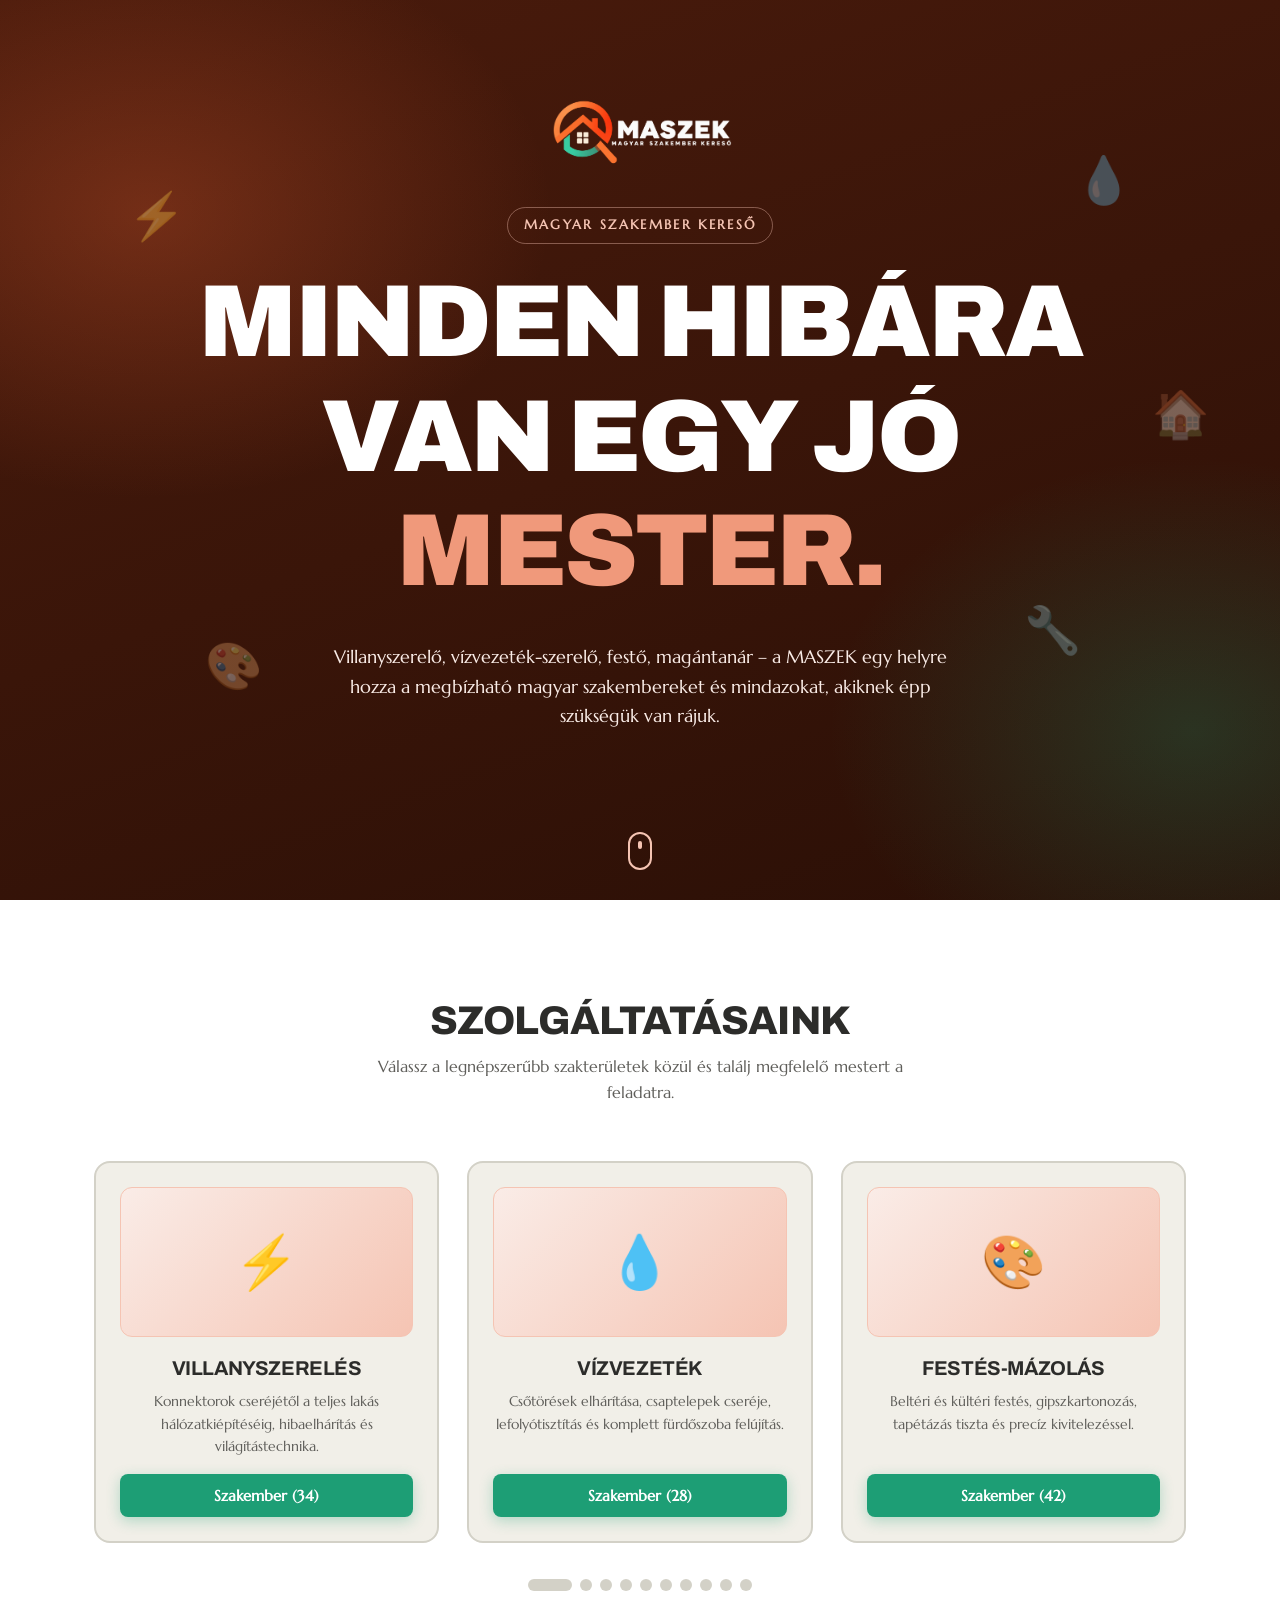
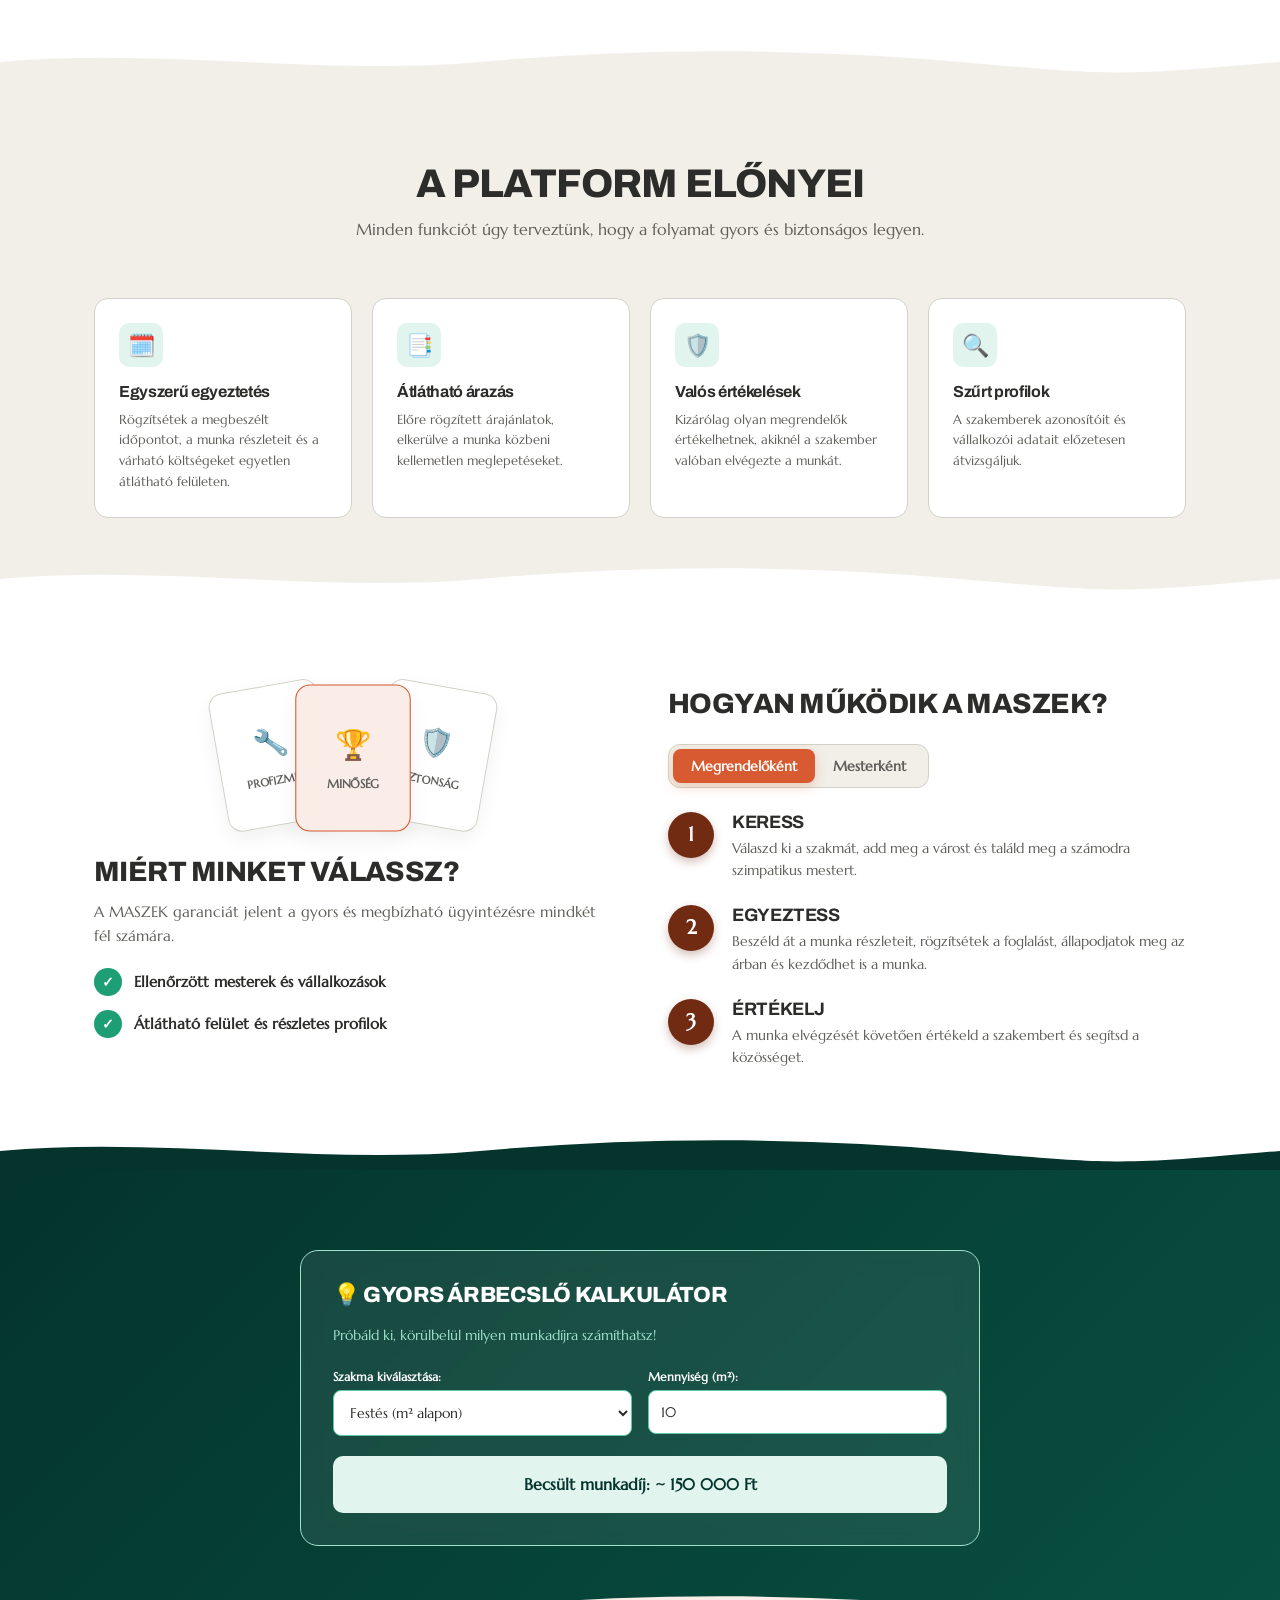
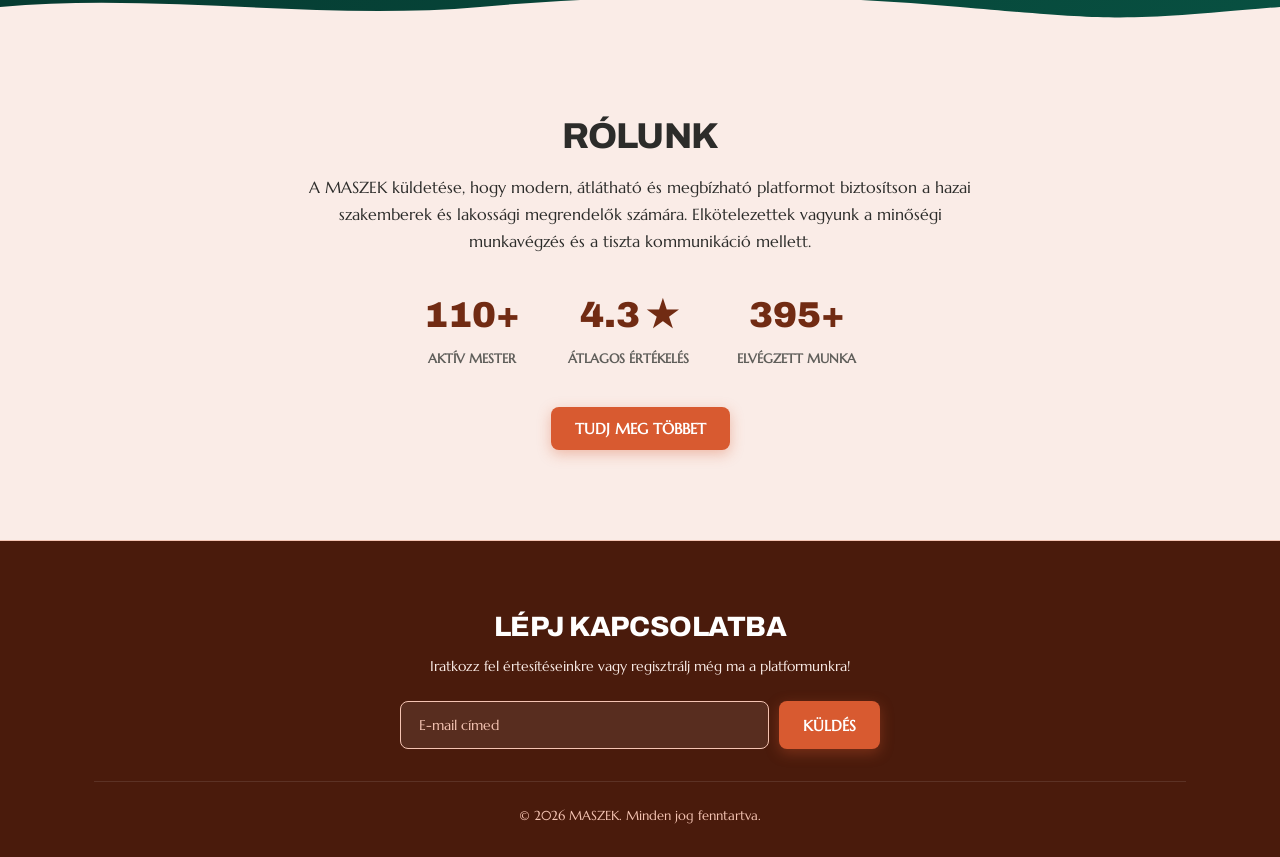
==== commit 085d08ff: "Atlathatosag2" ====
--- a/index.html
+++ b/index.html
@@ -64,47 +64,47 @@
         </button>
     </div>
     <header class="topbar">
-    <div class="wrap">
-        <div class="brand">
-            <a href="#" class="brand-mark" aria-label="MASZEK Főoldal">
-                <img class="logo-full" src="assets/image/maszek_fullLogo.png" alt="MASZEK Főoldal">
-                <img class="logo-mark" src="assets/image/maszek_logo.svg" alt="">
-            </a>
-        </div>
-        <nav class="nav-links" aria-label="Fő navigáció">
-            <a href="#szolgaltatasok" aria-label="Szolgáltatások">
-                <svg class="ico" viewBox="0 0 24 24" fill="none" stroke="currentColor" stroke-width="2" stroke-linecap="round" stroke-linejoin="round" aria-hidden="true"><rect x="3" y="3" width="7" height="7" rx="1.5"/><rect x="14" y="3" width="7" height="7" rx="1.5"/><rect x="3" y="14" width="7" height="7" rx="1.5"/><rect x="14" y="14" width="7" height="7" rx="1.5"/></svg>
-                <span class="nav-label">Szolgáltatások</span>
-            </a>
-            <a href="#funkciok" aria-label="Funkciók">
-                <svg class="ico" viewBox="0 0 24 24" fill="none" stroke="currentColor" stroke-width="2" stroke-linecap="round" stroke-linejoin="round" aria-hidden="true"><path d="M12 3l2.6 5.6 6.1.7-4.5 4.2 1.2 6L12 16.5l-5.4 3 1.2-6L3.3 9.3l6.1-.7z"/></svg>
-                <span class="nav-label">Funkciók</span>
-            </a>
-            <a href="#folyamat" aria-label="Folyamat">
-                <svg class="ico" viewBox="0 0 24 24" fill="none" stroke="currentColor" stroke-width="2" stroke-linecap="round" stroke-linejoin="round" aria-hidden="true"><path d="M9 6h11M9 12h11M9 18h11M4 6h.01M4 12h.01M4 18h.01"/></svg>
-                <span class="nav-label">Folyamat</span>
-            </a>
-            <a href="#kalkulator" aria-label="Árkalkulátor">
-                <svg class="ico" viewBox="0 0 24 24" fill="none" stroke="currentColor" stroke-width="2" stroke-linecap="round" stroke-linejoin="round" aria-hidden="true"><rect x="5" y="3" width="14" height="18" rx="2"/><path d="M8 7h8M8 12h.01M12 12h.01M16 12h.01M8 16h.01M12 16h.01M16 16h.01"/></svg>
-                <span class="nav-label">Árkalkulátor</span>
-            </a>
-            <a href="#rolunk" aria-label="Rólunk">
-                <svg class="ico" viewBox="0 0 24 24" fill="none" stroke="currentColor" stroke-width="2" stroke-linecap="round" stroke-linejoin="round" aria-hidden="true"><circle cx="12" cy="12" r="9"/><path d="M12 11v5M12 8h.01"/></svg>
-                <span class="nav-label">Rólunk</span>
-            </a>
-        </nav>
-        <div class="auth-btns">
-            <button class="btn btn-outline" data-go="registration.html#belepes" aria-label="Bejelentkezés">
-                <svg class="ico" viewBox="0 0 24 24" fill="none" stroke="currentColor" stroke-width="2" stroke-linecap="round" stroke-linejoin="round" aria-hidden="true"><circle cx="12" cy="8" r="4"/><path d="M4 21c0-4 3.6-6 8-6s8 2 8 6"/></svg>
-                <span class="btn-label">Bejelentkezés</span>
-            </button>
-            <button class="btn btn-primary" data-go="registration.html#regisztracio" aria-label="Regisztráció">
-                <svg class="ico" viewBox="0 0 24 24" fill="none" stroke="currentColor" stroke-width="2" stroke-linecap="round" stroke-linejoin="round" aria-hidden="true"><circle cx="9" cy="8" r="4"/><path d="M2 21c0-4 3-6 7-6s7 2 7 6M19 8v6M16 11h6"/></svg>
-                <span class="btn-label">Regisztráció</span>
-            </button>
-        </div>
-    </div>
-</header>
+        <div class="wrap">
+            <div class="brand">
+                <a href="#" class="brand-mark" aria-label="MASZEK Főoldal">
+                    <img class="logo-full" src="assets/image/maszek_fullLogo.png" alt="MASZEK Főoldal">
+                    <img class="logo-mark" src="assets/image/maszek_logo.svg" alt="">
+                </a>
+            </div>
+            <nav class="nav-links" aria-label="Fő navigáció">
+                <a href="#szolgaltatasok" aria-label="Szolgáltatások">
+                    <svg class="ico" viewBox="0 0 24 24" fill="none" stroke="currentColor" stroke-width="2" stroke-linecap="round" stroke-linejoin="round" aria-hidden="true"><rect x="3" y="3" width="7" height="7" rx="1.5"/><rect x="14" y="3" width="7" height="7" rx="1.5"/><rect x="3" y="14" width="7" height="7" rx="1.5"/><rect x="14" y="14" width="7" height="7" rx="1.5"/></svg>
+                    <span class="nav-label">Szolgáltatások</span>
+                </a>
+                <a href="#funkciok" aria-label="Funkciók">
+                    <svg class="ico" viewBox="0 0 24 24" fill="none" stroke="currentColor" stroke-width="2" stroke-linecap="round" stroke-linejoin="round" aria-hidden="true"><path d="M12 3l2.6 5.6 6.1.7-4.5 4.2 1.2 6L12 16.5l-5.4 3 1.2-6L3.3 9.3l6.1-.7z"/></svg>
+                    <span class="nav-label">Funkciók</span>
+                </a>
+                <a href="#folyamat" aria-label="Folyamat">
+                    <svg class="ico" viewBox="0 0 24 24" fill="none" stroke="currentColor" stroke-width="2" stroke-linecap="round" stroke-linejoin="round" aria-hidden="true"><path d="M9 6h11M9 12h11M9 18h11M4 6h.01M4 12h.01M4 18h.01"/></svg>
+                    <span class="nav-label">Folyamat</span>
+                </a>
+                <a href="#kalkulator" aria-label="Árkalkulátor">
+                    <svg class="ico" viewBox="0 0 24 24" fill="none" stroke="currentColor" stroke-width="2" stroke-linecap="round" stroke-linejoin="round" aria-hidden="true"><rect x="5" y="3" width="14" height="18" rx="2"/><path d="M8 7h8M8 12h.01M12 12h.01M16 12h.01M8 16h.01M12 16h.01M16 16h.01"/></svg>
+                    <span class="nav-label">Árkalkulátor</span>
+                </a>
+                <a href="#rolunk" aria-label="Rólunk">
+                    <svg class="ico" viewBox="0 0 24 24" fill="none" stroke="currentColor" stroke-width="2" stroke-linecap="round" stroke-linejoin="round" aria-hidden="true"><circle cx="12" cy="12" r="9"/><path d="M12 11v5M12 8h.01"/></svg>
+                    <span class="nav-label">Rólunk</span>
+                </a>
+            </nav>
+            <div class="auth-btns">
+                <button class="btn btn-outline" data-go="registration.html#belepes" aria-label="Bejelentkezés">
+                    <svg class="ico" viewBox="0 0 24 24" fill="none" stroke="currentColor" stroke-width="2" stroke-linecap="round" stroke-linejoin="round" aria-hidden="true"><circle cx="12" cy="8" r="4"/><path d="M4 21c0-4 3.6-6 8-6s8 2 8 6"/></svg>
+                    <span class="btn-label">Bejelentkezés</span>
+                </button>
+                <button class="btn btn-primary" data-go="registration.html#regisztracio" aria-label="Regisztráció">
+                    <svg class="ico" viewBox="0 0 24 24" fill="none" stroke="currentColor" stroke-width="2" stroke-linecap="round" stroke-linejoin="round" aria-hidden="true"><circle cx="9" cy="8" r="4"/><path d="M2 21c0-4 3-6 7-6s7 2 7 6M19 8v6M16 11h6"/></svg>
+                    <span class="btn-label">Regisztráció</span>
+                </button>
+            </div>
+        </div>
+    </header>
     <section class="hero" id="hero">
         <div class="wrap">
             <h1>SZAKEMBER KERESŐ <span>PLATFORM</span></h1>
@@ -158,7 +158,6 @@
             </div>
         </div>
     </section>
-    <p></p>
     <section class="services-section" id="szolgaltatasok">
         <div class="wrap">
             <div class="section-title-wrap" data-reveal>
@@ -182,7 +181,7 @@
                     </div>
                     <button class="btn btn-teal" style="width: 100%;">Szakember (28)</button>
                 </div>
-                 <div class="service-card">
+                <div class="service-card">
                     <div>
                         <div class="service-img-placeholder">🎨</div>
                         <h3>FESTÉS-MÁZOLÁS</h3>
@@ -246,52 +245,52 @@
                     <button class="role-btn" onclick="switchRole('master')">Mesterként</button>
                 </div>
                 <div class="process-steps role-view active" id="view-user" data-stagger="right">
-                <div class="process-step">
-                    <div class="step-number">1</div>
-                    <div class="step-text">
-                        <h3>KERESS</h3>
-                        <p>Válaszd ki a szakmát, add meg a várost és találd meg a számodra szimpatikus mestert.</p>
-                    </div>
-                 </div>
-                <div class="process-step">
-                    <div class="step-number">2</div>
-                    <div class="step-text">
-                        <h3>EGYEZTESS</h3>
-                        <p>Beszéld át a munka részleteit, rögzítsétek a foglalást, állapodjatok meg az árban és kezdődhet is a munka.</p>
-                    </div>
-                </div>
-                <div class="process-step">
-                     <div class="step-number">3</div>
-                     <div class="step-text">
-                        <h3>ÉRTÉKELJ</h3>
-                        <p>A munka elvégzését követően értékeld a szakembert és segítsd a közösséget.</p>
-                    </div>
-                </div>
-            </div>
-            <div class="process-steps role-view" id="view-master" data-stagger="right">
-                <div class="process-step">
-                    <div class="step-number">1</div>
-                    <div class="step-text">
-                        <h3>REGISZTRÁLJ</h3>
-                        <p>Hozd létre a szakmai profilodat, add meg a szakterületedet és a vállalási körzetedet.</p>
-                    </div>
-                </div>
-                <div class="process-step">
-                    <div class="step-number">2</div>
-                    <div class="step-text">
-                        <h3>FOGADD A MEGBÍZÁSOKAT</h3>
-                        <p>Vedd fel a kapcsolatot a megrendelőkkel, egyeztesd a feladat helyszínét és végezd el a munkát.</p>
-                    </div>
-                </div>
-                <div class="process-step">
-                    <div class="step-number">3</div>
-                    <div class="step-text">
-                        <h3>ÉPÍTS KARRIERT</h3>
-                        <p>Gyűjtsd a jó értékeléseket minden sikeres munka után, és szerezz folyamatosan új ügyfeleket.</p>
-                    </div>
-                </div>
-            </div>
-        </div>
+                    <div class="process-step">
+                        <div class="step-number">1</div>
+                        <div class="step-text">
+                            <h3>KERESS</h3>
+                            <p>Válaszd ki a szakmát, add meg a várost és találd meg a számodra szimpatikus mestert.</p>
+                        </div>
+                    </div>
+                    <div class="process-step">
+                        <div class="step-number">2</div>
+                        <div class="step-text">
+                            <h3>EGYEZTESS</h3>
+                            <p>Beszéld át a munka részleteit, rögzítsétek a foglalást, állapodjatok meg az árban és kezdődhet is a munka.</p>
+                        </div>
+                    </div>
+                    <div class="process-step">
+                        <div class="step-number">3</div>
+                        <div class="step-text">
+                            <h3>ÉRTÉKELJ</h3>
+                            <p>A munka elvégzését követően értékeld a szakembert és segítsd a közösséget.</p>
+                        </div>
+                    </div>
+                </div>
+                <div class="process-steps role-view" id="view-master" data-stagger="right">
+                    <div class="process-step">
+                        <div class="step-number">1</div>
+                        <div class="step-text">
+                            <h3>REGISZTRÁLJ</h3>
+                            <p>Hozd létre a szakmai profilodat, add meg a szakterületedet és a vállalási körzetedet.</p>
+                        </div>
+                    </div>
+                    <div class="process-step">
+                        <div class="step-number">2</div>
+                        <div class="step-text">
+                            <h3>FOGADD A MEGBÍZÁSOKAT</h3>
+                            <p>Vedd fel a kapcsolatot a megrendelőkkel, egyeztesd a feladat helyszínét és végezd el a munkát.</p>
+                        </div>
+                    </div>
+                    <div class="process-step">
+                        <div class="step-number">3</div>
+                        <div class="step-text">
+                            <h3>ÉPÍTS KARRIERT</h3>
+                            <p>Gyűjtsd a jó értékeléseket minden sikeres munka után, és szerezz folyamatosan új ügyfeleket.</p>
+                        </div>
+                    </div>
+                </div>
+            </div>
         </div>
     </section>
     <section class="calculator-section" id="kalkulator">
@@ -347,7 +346,6 @@
     <div class="modal" id="modal-about" role="dialog" aria-modal="true" aria-labelledby="modal-about-title" hidden>
         <div class="modal-dialog">
             <button class="modal-close" type="button" data-close aria-label="Bezárás">✕</button>
-
             <span class="modal-eyebrow" data-m style="--m:0">Magyar Szakember Kereső</span>
             <h2 id="modal-about-title" data-m style="--m:1">MI IS AZ A MASZEK?</h2>
             <p class="modal-lead" data-m style="--m:2">
@@ -355,7 +353,6 @@
                 Néhány kattintással megtalálhatod a számodra megfelelőt – akár térképen is –, a munkakérelem,
                 az ajánlatadás és a foglalás pedig könnyen és problémamentesen zajlik.
             </p>
-
             <h3 class="modal-section-title" data-m style="--m:3">Miben vagyunk mások?</h3>
             <div class="modal-grid">
                 <div class="modal-item" data-m style="--m:4">
@@ -383,7 +380,6 @@
                     <div><h4>Admin felügyelet</h4><p>Egy admin felület köti össze a két oldalt, és az egész platform biztonságát kezeli.</p></div>
                 </div>
             </div>
-
             <div class="modal-note" data-m style="--m:10">
                 <strong>Átlátható díjazás.</strong>
                 A mesterek kevés díj fejében hirdethetik magukat: az elvégzett munka végösszegéből egy kisebb rész az oldal
@@ -395,7 +391,6 @@
             </div>
         </div>
     </div>
-
     <div class="modal" id="modal-gate" role="dialog" aria-modal="true" aria-labelledby="gate-title" hidden>
         <div class="modal-dialog gate-dialog">
             <button class="modal-close" type="button" data-close aria-label="Bezárás">✕</button>
@@ -413,7 +408,6 @@
                 <i class="gate-float" style="--x:90%;--y:64%;--fd:0.6s">🎨</i>
                 <i class="gate-float" style="--x:2%;--y:68%;--fd:1.8s">💧</i>
             </div>
-
             <span class="modal-eyebrow" id="gate-eyebrow" data-m style="--m:1">Vágjunk bele!</span>
             <h2 id="gate-title" data-m style="--m:2">Lépj be a folytatáshoz</h2>
             <p class="gate-text" id="gate-text" data-m style="--m:3"></p>
@@ -425,7 +419,6 @@
             <p class="gate-note" data-m style="--m:6">A regisztráció ingyenes és csak egy percet vesz igénybe.</p>
         </div>
     </div>
-
     <script src="assets/script/transition.js"></script>
     <script src="assets/script/script.js"></script>
 </body>
--- a/assets/style/style.css
+++ b/assets/style/style.css
@@ -49,7 +49,10 @@
     overflow-x: hidden;
 }
 
-h1, h2, h3, h4{
+h1,
+h2,
+h3,
+h4{
     font-family: "Archivo", serif;
     letter-spacing: -0.02em;
     color: var(--ink-primary);
@@ -65,7 +68,9 @@
     color: inherit;
 }
 
-button, input, select{
+button,
+input,
+select{
     font-family: inherit;
 }
 
@@ -234,6 +239,7 @@
     position: relative;
     border-bottom: 1px solid rgba(255, 255, 255, 0.1);
     overflow: clip;
+    --hullam-szin: var(--card-bg);
 }
 
 .hero > .wrap{
@@ -272,7 +278,7 @@
     margin: 0 auto 36px;
     line-height: 1.6;
 }
-/*Alex*/
+
 .hero-search-wrap{
     max-width: 720px;
     margin: 0 auto 40px;
@@ -283,16 +289,16 @@
     gap: 8px;
     box-shadow: 0 20px 40px rgba(0, 0, 0, 0.3);
     transition: 0.3s ease;
-}
-
-/*Alex*/
-.hero-search-wrap:focus-within {
+    position: relative;
+    z-index: 5;
+}
+
+.hero-search-wrap:focus-within{
     transform: translateY(-3px);
     box-shadow: 0 0 0 3px rgba(29, 158, 117, 0.35), 0 0 25px rgba(216, 90, 48, 0.4);
 }
 
-/*Alex*/
-.hero-search-wrap:focus-within .search-input span {
+.hero-search-wrap:focus-within .search-input span{
     transform: scale(1.2) rotate(-12deg);
 }
 
@@ -316,8 +322,7 @@
     outline: none;
 }
 
-/*Alex*/
-.search-input span {
+.search-input span{
     display: inline-block;
     transition: 0.3s ease;
 }
@@ -375,6 +380,7 @@
     padding: 90px 0;
     background: var(--card-bg);
     border-bottom: 1px solid var(--border-color);
+    --hullam-szin: var(--bg-light);
 }
 
 .section-title-wrap{
@@ -401,7 +407,6 @@
     gap: 28px;
 }
 
-/*Alex*/
 .service-card{
     background: var(--bg-light);
     border: 2px solid var(--border-color);
@@ -414,12 +419,13 @@
     justify-content: space-between;
 }
 
-/*Alex*/
 .service-card:hover{
     transform: translateY(-6px);
     border-color: transparent;
     box-shadow: 0 16px 30px rgba(0, 0, 0, 0.08);
-    background: radial-gradient(circle 180px at var(--x, -300px) var(--y, -300px), rgba(216, 90, 48, 0.20), transparent 80%) padding-box, linear-gradient(var(--bg-light), var(--bg-light)) padding-box, linear-gradient(90deg, #D85A30, #1D9E75, #D85A30) border-box;
+    background: radial-gradient(circle 180px at var(--x, -300px) var(--y, -300px), rgba(216, 90, 48, 0.20), transparent 80%) padding-box,
+                linear-gradient(var(--bg-light), var(--bg-light)) padding-box,
+                linear-gradient(90deg, #D85A30, #1D9E75, #D85A30) border-box;
     background-size: 100% 100%, 100% 100%, 200% 100%;
     animation: movingBorder 3s linear infinite;
 }
@@ -454,6 +460,7 @@
     padding: 80px 0;
     background: var(--bg-light);
     border-bottom: 1px solid var(--border-color);
+    --hullam-szin: var(--card-bg);
 }
 
 .features-grid{
@@ -541,6 +548,7 @@
     padding: 90px 0;
     background: var(--card-bg);
     border-bottom: 1px solid var(--border-color);
+    --hullam-szin: var(--teal-deep);
 }
 
 .split-grid{
@@ -573,7 +581,9 @@
     gap: 6px;
     position: relative;
     cursor: pointer;
-    transition: transform 0.4s cubic-bezier(0.34, 1.56, 0.64, 1), box-shadow 0.35s ease, border-color 0.35s ease;
+    transition: transform 0.4s cubic-bezier(0.34, 1.56, 0.64, 1),
+                box-shadow 0.35s ease,
+                border-color 0.35s ease;
 }
 
 .stacked-card span{
@@ -702,6 +712,7 @@
     background: linear-gradient(135deg, var(--teal-deep) 0%, var(--teal-dark) 100%);
     color: #FFF;
     border-bottom: 1px solid var(--border-color);
+    --hullam-szin: var(--terrakotta-soft);
 }
 
 .calc-card{
@@ -1351,7 +1362,7 @@
 
 .pager-count{
     display: none;
-    font: 700 13px "Archivo", sans-serif;
+    font: 700 13px"Archivo" , sans-serif;
     color: var(--ink-secondary);
     font-variant-numeric: tabular-nums;
 }
@@ -1360,12 +1371,12 @@
     display: block;
 }
 
-/* --- Keyframes --- */
 @keyframes fadeIn{
     from{
         opacity: 0;
         transform: translateY(6px);
     }
+
     to{
         opacity: 1;
         transform: translateY(0);
@@ -1382,6 +1393,7 @@
     from{
         translate: 0 115%;
     }
+
     to{
         translate: 0 0;
     }
@@ -1392,6 +1404,7 @@
         translate: 0 -10px;
         rotate: -6deg;
     }
+
     to{
         translate: 0 14px;
         rotate: 6deg;
@@ -1403,9 +1416,11 @@
         opacity: 0;
         translate: 0 0;
     }
+
     30%{
         opacity: 1;
     }
+
     100%{
         opacity: 0;
         translate: 0 12px;
@@ -1417,6 +1432,7 @@
         opacity: 0;
         translate: 0 36px;
     }
+
     to{
         opacity: 1;
         translate: 0 0;
@@ -1428,6 +1444,7 @@
         opacity: 0;
         translate: 0 48px;
     }
+
     to{
         opacity: 1;
         translate: 0 0;
@@ -1439,6 +1456,7 @@
         opacity: 0;
         translate: -56px 0;
     }
+
     to{
         opacity: 1;
         translate: 0 0;
@@ -1450,6 +1468,7 @@
         opacity: 0;
         translate: 56px 0;
     }
+
     to{
         opacity: 1;
         translate: 0 0;
@@ -1462,6 +1481,7 @@
         scale: 0.88;
         translate: 0 32px;
     }
+
     to{
         opacity: 1;
         scale: 1;
@@ -1473,6 +1493,7 @@
     from{
         opacity: 0;
     }
+
     to{
         opacity: 1;
     }
@@ -1492,6 +1513,7 @@
         translate: 0 36px;
         scale: 0.96;
     }
+
     to{
         opacity: 1;
         translate: 0 0;
@@ -1503,35 +1525,36 @@
     0%{
         scale: 1;
     }
+
     40%{
         scale: 1.04;
         background: var(--teal-mid);
     }
+
     100%{
         scale: 1;
     }
 }
 
-/*Alex*/
-@keyframes movingBorder {
-    from {
+@keyframes movingBorder{
+    from{
         background-position: 0 0, 0 0, 0% 50%;
     }
 
-    to {
+    to{
         background-position: 0 0, 0 0, 100% 50%;
     }
 }
 
-
-/* --- Media Queries --- */
 @media (max-width: 1024px){
     html.is-covered .topbar{
         translate: none;
-    }        
+    }
+
     .topbar{
         transition: opacity .9s ease .45s;
     }
+
     .nav-links .ico,
     .auth-btns .ico{
         display: block;
@@ -1539,50 +1562,61 @@
         height: 24px;
         flex-shrink: 0;
     }
+
     .nav-links a::after{
         transform: none;
         opacity: 0;
     }
+
     .nav-links a:hover::after,
     .nav-links a.active::after{
         transform: none;
         opacity: 1;
     }
+
     .split-grid{
         grid-template-columns: 1fr;
         gap: 48px;
     }
+
     .platform-preview-grid{
         grid-template-columns: 1fr;
         max-width: 560px;
         margin-inline: auto;
     }
+
     .hero-cta .btn{
         min-width: 220px;
     }
+
     .why-us-visual{
         display: none;
     }
+
     .why-us-content,
     .process-content{
         text-align: center;
     }
+
     .checklist{
         width: fit-content;
         max-width: 100%;
         margin-inline: auto;
         text-align: left;
     }
+
     .process-steps{
         max-width: 520px;
         margin-inline: auto;
         text-align: left;
     }
+
     .services-grid{
         touch-action: pan-y;
         user-select: none;
         -webkit-user-select: none;
     }
+
     .service-card{
         -webkit-user-drag: none;
     }
@@ -1592,12 +1626,15 @@
     html{
         scroll-padding-top: 16px;
     }
+
     body{
         padding-left: 100px;
     }
+
     .scroll-progress{
         left: 100px;
     }
+
     .topbar{
         position: fixed;
         top: 0;
@@ -1609,6 +1646,7 @@
         overflow-y: auto;
         scrollbar-width: none;
     }
+
     .topbar .wrap{
         height: 100%;
         max-width: none;
@@ -1618,25 +1656,30 @@
         justify-content: space-between;
         align-items: center;
     }
+
     .brand-mark{
         width: 52px;
         height: 52px;
         margin: 0;
     }
+
     .logo-full{
         display: none;
     }
+
     .logo-mark{
         display: block;
         width: 48px;
         height: 48px;
     }
+
     .nav-links{
         flex-direction: column;
         gap: 6px;
         width: 100%;
         font-size: 10px;
     }
+
     .nav-links a{
         display: flex;
         flex-direction: column;
@@ -1649,10 +1692,12 @@
         line-height: 1.15;
         letter-spacing: -.01em;
     }
+
     .nav-links a:hover,
     .nav-links a.active{
         background: rgba(255, 255, 255, .12);
     }
+
     .nav-links a::after{
         top: 22%;
         bottom: 22%;
@@ -1662,11 +1707,13 @@
         height: auto;
         border-radius: 0 4px 4px 0;
     }
+
     .auth-btns{
         flex-direction: column;
         width: 100%;
         gap: 8px;
     }
+
     .auth-btns .btn{
         flex-direction: column;
         gap: 4px;
@@ -1675,10 +1722,12 @@
         font-size: 10px;
         border-radius: 14px;
     }
+
     .services-grid,
     .features-grid{
         grid-template-columns: repeat(2, 1fr);
     }
+
     .hero{
         padding: 64px 0 80px;
     }
@@ -1688,36 +1737,45 @@
     html{
         scroll-padding-top: 76px;
     }
+
     body{
         padding-bottom: calc(68px + env(safe-area-inset-bottom, 0px));
     }
+
     .wrap{
         padding: 0 18px;
     }
+
     .topbar{
         height: auto;
         padding: 10px 0;
     }
+
     .topbar .wrap{
         gap: 12px;
     }
+
     .brand-mark{
         width: auto;
         height: auto;
         margin: 0;
     }
+
     .logo-full{
         width: 128px;
     }
+
     .auth-btns{
         gap: 8px;
     }
+
     .auth-btns .btn{
         width: 42px;
         height: 42px;
         padding: 0;
         border-radius: 12px;
     }
+
     .auth-btns .btn-label{
         display: none;
     }
@@ -1737,6 +1795,7 @@
         backdrop-filter: blur(14px);
         border-top: 1px solid rgba(255, 255, 255, .12);
     }
+
     .nav-links a{
         flex: 1;
         height: 52px;
@@ -1745,16 +1804,20 @@
         justify-content: center;
         border-radius: 14px;
     }
+
     .nav-links a.active{
         background: rgba(255, 255, 255, .12);
     }
+
     .nav-links .ico{
         width: 27px;
         height: 27px;
     }
+
     .nav-label{
         display: none;
     }
+
     .nav-links a::after{
         top: 1px;
         bottom: auto;
@@ -1768,22 +1831,27 @@
     .hero{
         padding: 44px 0 56px;
     }
+
     .hero-sub{
         font-size: 16px;
         margin-bottom: 28px;
     }
+
     .hero-search-wrap{
         flex-direction: column;
         border-radius: 16px;
         margin-bottom: 28px;
     }
+
     .hero-search-wrap .btn,
     .hero-cta .btn{
         width: 100%;
     }
+
     .platform-preview-grid{
         margin-top: 36px;
     }
+
     .preview-card .badge{
         font-size: 13px;
     }
@@ -1795,85 +1863,120 @@
     .about-section{
         padding: 56px 0;
     }
+
     .section-title-wrap{
         margin-bottom: 32px;
     }
+
     .services-grid,
     .features-grid{
         grid-template-columns: 1fr;
     }
+
     .service-img-placeholder{
         height: 130px;
     }
+
     .stacked-card{
         width: 92px;
         height: 120px;
         font-size: 24px;
     }
+
     .role-toggle-wrap{
         display: flex;
     }
+
     .role-btn{
         flex: 1;
     }
+
     .calc-card{
         padding: 22px;
     }
+
     .calc-grid{
         grid-template-columns: 1fr;
     }
+
     .stats-row{
         gap: 24px;
     }
+
     .stat-item b{
         font-size: 30px;
     }
+
     footer{
         padding: 48px 0 24px;
     }
+
     .footer-form{
         flex-direction: column;
     }
+
     .footer-form .btn{
         width: 100%;
     }
+
     .modal-actions .btn{
         flex: 1;
     }
+
     .process-steps{
         text-align: center;
     }
+
     .process-step{
         flex-direction: column;
         align-items: center;
         gap: 10px;
     }
+
     .why-us-content h2,
     .process-content h2{
         font-size: 24px;
     }
+
+    .modal{
+        padding: 12px;
+    }
+
+    .modal-dialog{
+        padding: 36px 22px 26px;
+        max-height: calc(100dvh - 24px);
+    }
+
+    .modal-grid{
+        grid-template-columns: 1fr;
+    }
 }
 
 @media (min-width: 1025px) and (max-width: 1199px){
     .topbar .wrap{
         gap: clamp(16px, 2.5vw, 40px);
     }
+
     .brand-mark{
         width: auto;
         height: auto;
         margin: 0;
     }
+
     .logo-full{
         width: clamp(130px, 14vw, 160px);
     }
+
     .nav-links{
         font-size: clamp(14px, 1.55vw, 18px);
         gap: clamp(10px, 1.5vw, 18px);
         white-space: nowrap;
     }
+
     .auth-btns{
         gap: 8px;
     }
+
     .auth-btns .btn{
         padding: 10px clamp(10px, 1.4vw, 16px);
         font-size: 14px;
@@ -1881,23 +1984,11 @@
     }
 }
 
-@media (max-width: 640px){
-    .modal{
-        padding: 12px;
-    }
-    .modal-dialog{
-        padding: 36px 22px 26px;
-        max-height: calc(100dvh - 24px);
-    }
-    .modal-grid{
-        grid-template-columns: 1fr;
-    }
-}
-
 @media (prefers-reduced-motion: reduce){
     html{
         scroll-behavior: auto;
     }
+
     *,
     *::before,
     *::after{
@@ -1909,27 +2000,6 @@
     }
 }
 
-html.is-auth [data-guest]{
-    display: none !important;
-}
-
-html:not(.is-auth) [data-user]{
-    display: none !important;
-}
-
-.btn-user-name{
-    max-width: 150px;
-    overflow: hidden;
-    text-overflow: ellipsis;
-    white-space: nowrap;
-}
-
-/* --- keresés: javaslatok --- */
-.hero-search-wrap{
-    position: relative;
-    z-index: 5;
-}
-
 .hero-search-wrap.is-shaking{
     animation: searchShake 0.5s cubic-bezier(0.36, 0.07, 0.19, 0.97);
 }
@@ -1938,12 +2008,15 @@
     10%, 90%{
         translate: -1px 0;
     }
+
     20%, 80%{
         translate: 3px 0;
     }
+
     30%, 50%, 70%{
         translate: -6px 0;
     }
+
     40%, 60%{
         translate: 6px 0;
     }
@@ -1967,7 +2040,10 @@
     translate: 0 -10px;
     scale: 0.985;
     transform-origin: top center;
-    transition: opacity 0.25s ease, translate 0.45s var(--ease-out), scale 0.45s var(--ease-out), visibility 0s 0.25s;
+    transition: opacity 0.25s ease,
+                translate 0.45s var(--ease-out),
+                scale 0.45s var(--ease-out),
+                visibility 0s 0.25s;
 }
 
 .search-suggest.is-open{
@@ -1980,7 +2056,7 @@
 
 .suggest-head{
     padding: 8px 12px 6px;
-    font: 800 11px "Archivo", sans-serif;
+    font: 800 11px"Archivo" , sans-serif;
     letter-spacing: 0.14em;
     text-transform: uppercase;
     color: var(--ink-muted);
@@ -2074,7 +2150,7 @@
     border-radius: 50%;
     background: linear-gradient(135deg, var(--terrakotta-base), var(--terrakotta-dark));
     color: #FFF;
-    font: 800 14px "Archivo", sans-serif;
+    font: 800 14px"Archivo" , sans-serif;
 }
 
 .search-results{
@@ -2297,6 +2373,7 @@
         rotate: -14deg;
         opacity: 0;
     }
+
     to{
         scale: 1;
         rotate: 0deg;
@@ -2308,6 +2385,7 @@
     from{
         translate: 0 -5px;
     }
+
     to{
         translate: 0 0;
     }
@@ -2407,12 +2485,15 @@
     .search-suggest{
         max-height: 260px;
     }
+
     .suggest-rating{
         display: none;
     }
+
     .gate-dialog{
         padding: 32px 20px 24px;
     }
+
     .gate-actions .btn{
         width: 100%;
     }
@@ -2423,4 +2504,1944 @@
     .search-suggest{
         transition-duration: 0.01ms !important;
     }
+}
+
+@media (min-width: 1500px){
+    .wrap{
+        max-width: 1254px;
+    }
+
+    .topbar .wrap{
+        gap: 110px;
+        justify-content: center;
+    }
+
+    .brand-mark{
+        width: 41.8px;
+        height: 41.8px;
+        margin-right: 11px;
+    }
+
+    .logo-full{
+        width: 220px;
+    }
+
+    .nav-links{
+        font-size: 22px;
+        gap: 26.4px;
+    }
+
+    .btn{
+        font-size: 16.5px;
+        padding: 13.2px 26.4px;
+    }
+
+    .hero{
+        padding: 88px 0 110px;
+    }
+
+    .hero h1{
+        font-size: clamp(41.8px, 5.5vw, 68.2px);
+        margin-bottom: 19.8px;
+    }
+
+    .hero-sub{
+        font-size: 19.8px;
+        max-width: 748px;
+        margin: 0 auto 39.6px;
+    }
+
+    .hero-search-wrap{
+        max-width: 792px;
+        margin: 0 auto 44px;
+        padding: 8.8px;
+        gap: 8.8px;
+    }
+
+    .search-input{
+        gap: 11px;
+        padding: 0 17.6px;
+    }
+
+    .search-input input{
+        font-size: 16.5px;
+        padding: 15.4px 0;
+    }
+
+    .platform-preview-grid{
+        gap: 22px;
+        margin-top: 55px;
+    }
+
+    .preview-card{
+        padding: 22px;
+    }
+
+    .preview-card .badge{
+        font-size: 16.5px;
+        padding: 8.8px 11px;
+        margin-bottom: 13.2px;
+    }
+
+    .chat-bubble{
+        padding: 11px 15.4px;
+        font-size: 14.3px;
+        margin-top: 8.8px;
+    }
+
+    .services-section{
+        padding: 99px 0;
+    }
+
+    .section-title-wrap{
+        margin-bottom: 61.6px;
+    }
+
+    .section-title-wrap h2{
+        font-size: clamp(30.8px, 3.5vw, 44px);
+        margin-bottom: 11px;
+    }
+
+    .section-title-wrap p{
+        font-size: 17.6px;
+        max-width: 638px;
+    }
+
+    .services-grid{
+        gap: 30.8px;
+    }
+
+    .service-card{
+        padding: 26.4px;
+    }
+
+    .service-img-placeholder{
+        height: 165px;
+        font-size: 57.2px;
+        margin-bottom: 22px;
+    }
+
+    .service-card h3{
+        font-size: 22px;
+        margin-bottom: 11px;
+    }
+
+    .service-card p{
+        font-size: 15.4px;
+        margin-bottom: 17.6px;
+    }
+
+    .services-pager{
+        margin-top: 39.6px;
+    }
+
+    .features-section{
+        padding: 88px 0;
+    }
+
+    .features-grid{
+        gap: 22px;
+    }
+
+    .feature-box{
+        padding: 26.4px;
+    }
+
+    .feature-icon{
+        width: 48.4px;
+        height: 48.4px;
+        font-size: 24.2px;
+        margin-bottom: 17.6px;
+    }
+
+    .feature-box h4{
+        font-size: 17.6px;
+        margin-bottom: 8.8px;
+    }
+
+    .feature-box p{
+        font-size: 14.3px;
+    }
+
+    .role-toggle-wrap{
+        margin-bottom: 26.4px;
+        padding: 4.4px;
+    }
+
+    .role-btn{
+        padding: 8.8px 19.8px;
+        font-size: 15.4px;
+    }
+
+    .split-section{
+        padding: 99px 0;
+    }
+
+    .split-grid{
+        gap: 61.6px;
+    }
+
+    .stacked-card{
+        width: 121px;
+        height: 154px;
+        font-size: 30.8px;
+        gap: 6.6px;
+    }
+
+    .stacked-card span{
+        font-size: 12.1px;
+    }
+
+    .why-us-visual{
+        margin-bottom: 30.8px;
+    }
+
+    .why-us-content h2{
+        font-size: 30.8px;
+        margin-bottom: 13.2px;
+    }
+
+    .why-us-content p{
+        font-size: 16.5px;
+        margin-bottom: 22px;
+    }
+
+    .checklist{
+        gap: 15.4px;
+    }
+
+    .checklist li{
+        gap: 13.2px;
+        font-size: 16.5px;
+    }
+
+    .check-icon{
+        width: 30.8px;
+        height: 30.8px;
+        font-size: 15.4px;
+    }
+
+    .process-content h2{
+        font-size: 30.8px;
+        margin-bottom: 26.4px;
+    }
+
+    .process-steps{
+        gap: 26.4px;
+    }
+
+    .process-step{
+        gap: 19.8px;
+    }
+
+    .step-number{
+        width: 50.6px;
+        height: 50.6px;
+        font-size: 22px;
+    }
+
+    .step-text h3{
+        font-size: 19.8px;
+        margin-bottom: 4.4px;
+    }
+
+    .step-text p{
+        font-size: 15.4px;
+    }
+
+    .calculator-section{
+        padding: 88px 0;
+    }
+
+    .calc-card{
+        max-width: 748px;
+        padding: 35.2px;
+    }
+
+    .calc-card h3{
+        font-size: 24.2px;
+        margin-bottom: 17.6px;
+    }
+
+    .calc-grid{
+        gap: 17.6px;
+        margin-bottom: 22px;
+    }
+
+    .calc-field select,
+    .calc-field input{
+        padding: 13.2px;
+        font-size: 15.4px;
+    }
+
+    .calc-result{
+        padding: 17.6px;
+        font-size: 17.6px;
+    }
+
+    .about-section{
+        padding: 99px 0;
+    }
+
+    .about-content{
+        max-width: 792px;
+    }
+
+    .about-section h2{
+        font-size: 39.6px;
+        margin-bottom: 17.6px;
+    }
+
+    .about-section p{
+        font-size: 17.6px;
+        margin-bottom: 35.2px;
+    }
+
+    .stats-row{
+        gap: 52.8px;
+        margin-bottom: 39.6px;
+    }
+
+    .stat-item b{
+        font-size: 39.6px;
+    }
+
+    .stat-item span{
+        font-size: 14.3px;
+    }
+
+    footer{
+        padding: 77px 0 33px;
+    }
+
+    footer h2{
+        font-size: 30.8px;
+        margin-bottom: 13.2px;
+    }
+
+    footer p{
+        font-size: 15.4px;
+        margin-bottom: 26.4px;
+    }
+
+    .footer-form{
+        max-width: 528px;
+        gap: 11px;
+        margin: 0 auto 35.2px;
+    }
+
+    .footer-form input{
+        padding: 15.4px 19.8px;
+        font-size: 15.4px;
+    }
+
+    .footer-bottom{
+        font-size: 14.3px;
+        padding-top: 26.4px;
+    }
+
+    .cover-inner{
+        max-width: 1056px;
+    }
+
+    .cover-logo{
+        width: 220px;
+        margin: 0 auto 39.6px;
+    }
+
+    .cover-eyebrow{
+        font-size: 14.3px;
+        padding: 7.7px 17.6px;
+        margin-bottom: 28.6px;
+    }
+
+    .cover-sub{
+        max-width: 704px;
+        font-size: 19.8px;
+        margin: 30.8px auto 0;
+    }
+
+    .modal-dialog{
+        max-width: 902px;
+        padding: 48.4px 48.4px 39.6px;
+    }
+
+    .modal-dialog h2{
+        font-size: clamp(28.6px, 4vw, 39.6px);
+    }
+
+    .modal-lead{
+        font-size: 17.6px;
+    }
+
+    .modal-eyebrow{
+        font-size: 13.2px;
+    }
+
+    .modal-section-title{
+        font-size: 14.3px;
+    }
+
+    .modal-icon{
+        width: 46.2px;
+        height: 46.2px;
+        font-size: 23.1px;
+    }
+
+    .modal-item h4{
+        font-size: 16.5px;
+    }
+
+    .modal-item p{
+        font-size: 14.3px;
+    }
+
+    .modal-note{
+        font-size: 15.4px;
+    }
+
+    .gate-dialog{
+        max-width: 550px;
+    }
+
+    .gate-text{
+        font-size: 17.1px;
+        max-width: 418px;
+    }
+
+    .gate-chip{
+        max-width: 418px;
+    }
+
+    .gate-actions .btn{
+        font-size: 17.6px;
+        padding: 15.4px 26.4px;
+        min-width: 165px;
+    }
+
+    .gate-note{
+        font-size: 14.3px;
+    }
+
+    .search-suggest{
+        max-height: 374px;
+    }
+
+    .suggest-item{
+        font-size: 15.4px;
+    }
+
+    .suggest-sub{
+        font-size: 13.8px;
+    }
+
+    .suggest-rating{
+        font-size: 14.3px;
+    }
+
+    .pro-avatar{
+        width: 44px;
+        height: 44px;
+        font-size: 15.4px;
+    }
+
+    .pro-who h4{
+        font-size: 17.6px;
+    }
+
+    .pro-who span{
+        font-size: 14.3px;
+    }
+
+    .pro-meta{
+        font-size: 14.3px;
+    }
+
+    .pro-rating{
+        font-size: 15.4px;
+    }
+
+    .search-results{
+        max-width: 1012px;
+    }
+
+    .sr-head h3{
+        font-size: 22px;
+    }
+
+    :root{
+        --tb: 0.85;
+    }
+}
+
+@media (min-width: 1800px){
+    .wrap{
+        max-width: 1482px;
+    }
+
+    .topbar .wrap{
+        gap: 130px;
+        justify-content: center;
+    }
+
+    .brand-mark{
+        width: 49.4px;
+        height: 49.4px;
+        margin-right: 13px;
+    }
+
+    .logo-full{
+        width: 260px;
+    }
+
+    .nav-links{
+        font-size: 26px;
+        gap: 31.2px;
+    }
+
+    .btn{
+        font-size: 19.5px;
+        padding: 15.6px 31.2px;
+    }
+
+    .hero{
+        padding: 104px 0 130px;
+    }
+
+    .hero h1{
+        font-size: clamp(49.4px, 5.5vw, 80.6px);
+        margin-bottom: 23.4px;
+    }
+
+    .hero-sub{
+        font-size: 23.4px;
+        max-width: 884px;
+        margin: 0 auto 46.8px;
+    }
+
+    .hero-search-wrap{
+        max-width: 936px;
+        margin: 0 auto 52px;
+        padding: 10.4px;
+        gap: 10.4px;
+    }
+
+    .search-input{
+        gap: 13px;
+        padding: 0 20.8px;
+    }
+
+    .search-input input{
+        font-size: 19.5px;
+        padding: 18.2px 0;
+    }
+
+    .platform-preview-grid{
+        gap: 26px;
+        margin-top: 65px;
+    }
+
+    .preview-card{
+        padding: 26px;
+    }
+
+    .preview-card .badge{
+        font-size: 19.5px;
+        padding: 10.4px 13px;
+        margin-bottom: 15.6px;
+    }
+
+    .chat-bubble{
+        padding: 13px 18.2px;
+        font-size: 16.9px;
+        margin-top: 10.4px;
+    }
+
+    .services-section{
+        padding: 117px 0;
+    }
+
+    .section-title-wrap{
+        margin-bottom: 72.8px;
+    }
+
+    .section-title-wrap h2{
+        font-size: clamp(36.4px, 3.5vw, 52px);
+        margin-bottom: 13px;
+    }
+
+    .section-title-wrap p{
+        font-size: 20.8px;
+        max-width: 754px;
+    }
+
+    .services-grid{
+        gap: 36.4px;
+    }
+
+    .service-card{
+        padding: 31.2px;
+    }
+
+    .service-img-placeholder{
+        height: 195px;
+        font-size: 67.6px;
+        margin-bottom: 26px;
+    }
+
+    .service-card h3{
+        font-size: 26px;
+        margin-bottom: 13px;
+    }
+
+    .service-card p{
+        font-size: 18.2px;
+        margin-bottom: 20.8px;
+    }
+
+    .services-pager{
+        margin-top: 46.8px;
+    }
+
+    .features-section{
+        padding: 104px 0;
+    }
+
+    .features-grid{
+        gap: 26px;
+    }
+
+    .feature-box{
+        padding: 31.2px;
+    }
+
+    .feature-icon{
+        width: 57.2px;
+        height: 57.2px;
+        font-size: 28.6px;
+        margin-bottom: 20.8px;
+    }
+
+    .feature-box h4{
+        font-size: 20.8px;
+        margin-bottom: 10.4px;
+    }
+
+    .feature-box p{
+        font-size: 16.9px;
+    }
+
+    .role-toggle-wrap{
+        margin-bottom: 31.2px;
+        padding: 5.2px;
+    }
+
+    .role-btn{
+        padding: 10.4px 23.4px;
+        font-size: 18.2px;
+    }
+
+    .split-section{
+        padding: 117px 0;
+    }
+
+    .split-grid{
+        gap: 72.8px;
+    }
+
+    .stacked-card{
+        width: 143px;
+        height: 182px;
+        font-size: 36.4px;
+        gap: 7.8px;
+    }
+
+    .stacked-card span{
+        font-size: 14.3px;
+    }
+
+    .why-us-visual{
+        margin-bottom: 36.4px;
+    }
+
+    .why-us-content h2{
+        font-size: 36.4px;
+        margin-bottom: 15.6px;
+    }
+
+    .why-us-content p{
+        font-size: 19.5px;
+        margin-bottom: 26px;
+    }
+
+    .checklist{
+        gap: 18.2px;
+    }
+
+    .checklist li{
+        gap: 15.6px;
+        font-size: 19.5px;
+    }
+
+    .check-icon{
+        width: 36.4px;
+        height: 36.4px;
+        font-size: 18.2px;
+    }
+
+    .process-content h2{
+        font-size: 36.4px;
+        margin-bottom: 31.2px;
+    }
+
+    .process-steps{
+        gap: 31.2px;
+    }
+
+    .process-step{
+        gap: 23.4px;
+    }
+
+    .step-number{
+        width: 59.8px;
+        height: 59.8px;
+        font-size: 26px;
+    }
+
+    .step-text h3{
+        font-size: 23.4px;
+        margin-bottom: 5.2px;
+    }
+
+    .step-text p{
+        font-size: 18.2px;
+    }
+
+    .calculator-section{
+        padding: 104px 0;
+    }
+
+    .calc-card{
+        max-width: 884px;
+        padding: 41.6px;
+    }
+
+    .calc-card h3{
+        font-size: 28.6px;
+        margin-bottom: 20.8px;
+    }
+
+    .calc-grid{
+        gap: 20.8px;
+        margin-bottom: 26px;
+    }
+
+    .calc-field select,
+    .calc-field input{
+        padding: 15.6px;
+        font-size: 18.2px;
+    }
+
+    .calc-result{
+        padding: 20.8px;
+        font-size: 20.8px;
+    }
+
+    .about-section{
+        padding: 117px 0;
+    }
+
+    .about-content{
+        max-width: 936px;
+    }
+
+    .about-section h2{
+        font-size: 46.8px;
+        margin-bottom: 20.8px;
+    }
+
+    .about-section p{
+        font-size: 20.8px;
+        margin-bottom: 41.6px;
+    }
+
+    .stats-row{
+        gap: 62.4px;
+        margin-bottom: 46.8px;
+    }
+
+    .stat-item b{
+        font-size: 46.8px;
+    }
+
+    .stat-item span{
+        font-size: 16.9px;
+    }
+
+    footer{
+        padding: 91px 0 39px;
+    }
+
+    footer h2{
+        font-size: 36.4px;
+        margin-bottom: 15.6px;
+    }
+
+    footer p{
+        font-size: 18.2px;
+        margin-bottom: 31.2px;
+    }
+
+    .footer-form{
+        max-width: 624px;
+        gap: 13px;
+        margin: 0 auto 41.6px;
+    }
+
+    .footer-form input{
+        padding: 18.2px 23.4px;
+        font-size: 18.2px;
+    }
+
+    .footer-bottom{
+        font-size: 16.9px;
+        padding-top: 31.2px;
+    }
+
+    .cover-inner{
+        max-width: 1248px;
+    }
+
+    .cover-logo{
+        width: 260px;
+        margin: 0 auto 46.8px;
+    }
+
+    .cover-eyebrow{
+        font-size: 16.9px;
+        padding: 9.1px 20.8px;
+        margin-bottom: 33.8px;
+    }
+
+    .cover-sub{
+        max-width: 832px;
+        font-size: 23.4px;
+        margin: 36.4px auto 0;
+    }
+
+    .modal-dialog{
+        max-width: 1066px;
+        padding: 57.2px 57.2px 46.8px;
+    }
+
+    .modal-dialog h2{
+        font-size: clamp(33.8px, 4vw, 46.8px);
+    }
+
+    .modal-lead{
+        font-size: 20.8px;
+    }
+
+    .modal-eyebrow{
+        font-size: 15.6px;
+    }
+
+    .modal-section-title{
+        font-size: 16.9px;
+    }
+
+    .modal-icon{
+        width: 54.6px;
+        height: 54.6px;
+        font-size: 27.3px;
+    }
+
+    .modal-item h4{
+        font-size: 19.5px;
+    }
+
+    .modal-item p{
+        font-size: 16.9px;
+    }
+
+    .modal-note{
+        font-size: 18.2px;
+    }
+
+    .gate-dialog{
+        max-width: 650px;
+    }
+
+    .gate-text{
+        font-size: 20.2px;
+        max-width: 494px;
+    }
+
+    .gate-chip{
+        max-width: 494px;
+    }
+
+    .gate-actions .btn{
+        font-size: 20.8px;
+        padding: 18.2px 31.2px;
+        min-width: 195px;
+    }
+
+    .gate-note{
+        font-size: 16.9px;
+    }
+
+    .search-suggest{
+        max-height: 442px;
+    }
+
+    .suggest-item{
+        font-size: 18.2px;
+    }
+
+    .suggest-sub{
+        font-size: 16.2px;
+    }
+
+    .suggest-rating{
+        font-size: 16.9px;
+    }
+
+    .pro-avatar{
+        width: 52px;
+        height: 52px;
+        font-size: 18.2px;
+    }
+
+    .pro-who h4{
+        font-size: 20.8px;
+    }
+
+    .pro-who span{
+        font-size: 16.9px;
+    }
+
+    .pro-meta{
+        font-size: 16.9px;
+    }
+
+    .pro-rating{
+        font-size: 18.2px;
+    }
+
+    .search-results{
+        max-width: 1196px;
+    }
+
+    .sr-head h3{
+        font-size: 26px;
+    }
+
+    :root{
+        --tb: 1;
+    }
+}
+
+@media (min-width: 2200px){
+    .wrap{
+        max-width: 1767px;
+    }
+
+    .topbar .wrap{
+        gap: 155px;
+        justify-content: center;
+    }
+
+    .brand-mark{
+        width: 58.9px;
+        height: 58.9px;
+        margin-right: 15.5px;
+    }
+
+    .logo-full{
+        width: 310px;
+    }
+
+    .nav-links{
+        font-size: 31px;
+        gap: 37.2px;
+    }
+
+    .btn{
+        font-size: 23.2px;
+        padding: 18.6px 37.2px;
+    }
+
+    .hero{
+        padding: 124px 0 155px;
+    }
+
+    .hero h1{
+        font-size: clamp(58.9px, 5.5vw, 96.1px);
+        margin-bottom: 27.9px;
+    }
+
+    .hero-sub{
+        font-size: 27.9px;
+        max-width: 1054px;
+        margin: 0 auto 55.8px;
+    }
+
+    .hero-search-wrap{
+        max-width: 1116px;
+        margin: 0 auto 62px;
+        padding: 12.4px;
+        gap: 12.4px;
+    }
+
+    .search-input{
+        gap: 15.5px;
+        padding: 0 24.8px;
+    }
+
+    .search-input input{
+        font-size: 23.2px;
+        padding: 21.7px 0;
+    }
+
+    .platform-preview-grid{
+        gap: 31px;
+        margin-top: 77.5px;
+    }
+
+    .preview-card{
+        padding: 31px;
+    }
+
+    .preview-card .badge{
+        font-size: 23.2px;
+        padding: 12.4px 15.5px;
+        margin-bottom: 18.6px;
+    }
+
+    .chat-bubble{
+        padding: 15.5px 21.7px;
+        font-size: 20.2px;
+        margin-top: 12.4px;
+    }
+
+    .services-section{
+        padding: 139.5px 0;
+    }
+
+    .section-title-wrap{
+        margin-bottom: 86.8px;
+    }
+
+    .section-title-wrap h2{
+        font-size: clamp(43.4px, 3.5vw, 62px);
+        margin-bottom: 15.5px;
+    }
+
+    .section-title-wrap p{
+        font-size: 24.8px;
+        max-width: 899px;
+    }
+
+    .services-grid{
+        gap: 43.4px;
+    }
+
+    .service-card{
+        padding: 37.2px;
+    }
+
+    .service-img-placeholder{
+        height: 232.5px;
+        font-size: 80.6px;
+        margin-bottom: 31px;
+    }
+
+    .service-card h3{
+        font-size: 31px;
+        margin-bottom: 15.5px;
+    }
+
+    .service-card p{
+        font-size: 21.7px;
+        margin-bottom: 24.8px;
+    }
+
+    .services-pager{
+        margin-top: 55.8px;
+    }
+
+    .features-section{
+        padding: 124px 0;
+    }
+
+    .features-grid{
+        gap: 31px;
+    }
+
+    .feature-box{
+        padding: 37.2px;
+    }
+
+    .feature-icon{
+        width: 68.2px;
+        height: 68.2px;
+        font-size: 34.1px;
+        margin-bottom: 24.8px;
+    }
+
+    .feature-box h4{
+        font-size: 24.8px;
+        margin-bottom: 12.4px;
+    }
+
+    .feature-box p{
+        font-size: 20.2px;
+    }
+
+    .role-toggle-wrap{
+        margin-bottom: 37.2px;
+        padding: 6.2px;
+    }
+
+    .role-btn{
+        padding: 12.4px 27.9px;
+        font-size: 21.7px;
+    }
+
+    .split-section{
+        padding: 139.5px 0;
+    }
+
+    .split-grid{
+        gap: 86.8px;
+    }
+
+    .stacked-card{
+        width: 170.5px;
+        height: 217px;
+        font-size: 43.4px;
+        gap: 9.3px;
+    }
+
+    .stacked-card span{
+        font-size: 17.1px;
+    }
+
+    .why-us-visual{
+        margin-bottom: 43.4px;
+    }
+
+    .why-us-content h2{
+        font-size: 43.4px;
+        margin-bottom: 18.6px;
+    }
+
+    .why-us-content p{
+        font-size: 23.2px;
+        margin-bottom: 31px;
+    }
+
+    .checklist{
+        gap: 21.7px;
+    }
+
+    .checklist li{
+        gap: 18.6px;
+        font-size: 23.2px;
+    }
+
+    .check-icon{
+        width: 43.4px;
+        height: 43.4px;
+        font-size: 21.7px;
+    }
+
+    .process-content h2{
+        font-size: 43.4px;
+        margin-bottom: 37.2px;
+    }
+
+    .process-steps{
+        gap: 37.2px;
+    }
+
+    .process-step{
+        gap: 27.9px;
+    }
+
+    .step-number{
+        width: 71.3px;
+        height: 71.3px;
+        font-size: 31px;
+    }
+
+    .step-text h3{
+        font-size: 27.9px;
+        margin-bottom: 6.2px;
+    }
+
+    .step-text p{
+        font-size: 21.7px;
+    }
+
+    .calculator-section{
+        padding: 124px 0;
+    }
+
+    .calc-card{
+        max-width: 1054px;
+        padding: 49.6px;
+    }
+
+    .calc-card h3{
+        font-size: 34.1px;
+        margin-bottom: 24.8px;
+    }
+
+    .calc-grid{
+        gap: 24.8px;
+        margin-bottom: 31px;
+    }
+
+    .calc-field select,
+    .calc-field input{
+        padding: 18.6px;
+        font-size: 21.7px;
+    }
+
+    .calc-result{
+        padding: 24.8px;
+        font-size: 24.8px;
+    }
+
+    .about-section{
+        padding: 139.5px 0;
+    }
+
+    .about-content{
+        max-width: 1116px;
+    }
+
+    .about-section h2{
+        font-size: 55.8px;
+        margin-bottom: 24.8px;
+    }
+
+    .about-section p{
+        font-size: 24.8px;
+        margin-bottom: 49.6px;
+    }
+
+    .stats-row{
+        gap: 74.4px;
+        margin-bottom: 55.8px;
+    }
+
+    .stat-item b{
+        font-size: 55.8px;
+    }
+
+    .stat-item span{
+        font-size: 20.2px;
+    }
+
+    footer{
+        padding: 108.5px 0 46.5px;
+    }
+
+    footer h2{
+        font-size: 43.4px;
+        margin-bottom: 18.6px;
+    }
+
+    footer p{
+        font-size: 21.7px;
+        margin-bottom: 37.2px;
+    }
+
+    .footer-form{
+        max-width: 744px;
+        gap: 15.5px;
+        margin: 0 auto 49.6px;
+    }
+
+    .footer-form input{
+        padding: 21.7px 27.9px;
+        font-size: 21.7px;
+    }
+
+    .footer-bottom{
+        font-size: 20.2px;
+        padding-top: 37.2px;
+    }
+
+    .cover-inner{
+        max-width: 1488px;
+    }
+
+    .cover-logo{
+        width: 310px;
+        margin: 0 auto 55.8px;
+    }
+
+    .cover-eyebrow{
+        font-size: 20.2px;
+        padding: 10.8px 24.8px;
+        margin-bottom: 40.3px;
+    }
+
+    .cover-sub{
+        max-width: 992px;
+        font-size: 27.9px;
+        margin: 43.4px auto 0;
+    }
+
+    .modal-dialog{
+        max-width: 1271px;
+        padding: 68.2px 68.2px 55.8px;
+    }
+
+    .modal-dialog h2{
+        font-size: clamp(40.3px, 4vw, 55.8px);
+    }
+
+    .modal-lead{
+        font-size: 24.8px;
+    }
+
+    .modal-eyebrow{
+        font-size: 18.6px;
+    }
+
+    .modal-section-title{
+        font-size: 20.2px;
+    }
+
+    .modal-icon{
+        width: 65.1px;
+        height: 65.1px;
+        font-size: 32.6px;
+    }
+
+    .modal-item h4{
+        font-size: 23.2px;
+    }
+
+    .modal-item p{
+        font-size: 20.2px;
+    }
+
+    .modal-note{
+        font-size: 21.7px;
+    }
+
+    .gate-dialog{
+        max-width: 775px;
+    }
+
+    .gate-text{
+        font-size: 24px;
+        max-width: 589px;
+    }
+
+    .gate-chip{
+        max-width: 589px;
+    }
+
+    .gate-actions .btn{
+        font-size: 24.8px;
+        padding: 21.7px 37.2px;
+        min-width: 232.5px;
+    }
+
+    .gate-note{
+        font-size: 20.2px;
+    }
+
+    .search-suggest{
+        max-height: 527px;
+    }
+
+    .suggest-item{
+        font-size: 21.7px;
+    }
+
+    .suggest-sub{
+        font-size: 19.4px;
+    }
+
+    .suggest-rating{
+        font-size: 20.2px;
+    }
+
+    .pro-avatar{
+        width: 62px;
+        height: 62px;
+        font-size: 21.7px;
+    }
+
+    .pro-who h4{
+        font-size: 24.8px;
+    }
+
+    .pro-who span{
+        font-size: 20.2px;
+    }
+
+    .pro-meta{
+        font-size: 20.2px;
+    }
+
+    .pro-rating{
+        font-size: 21.7px;
+    }
+
+    .search-results{
+        max-width: 1426px;
+    }
+
+    .sr-head h3{
+        font-size: 31px;
+    }
+
+    :root{
+        --tb: 1.2;
+    }
+}
+
+@media (min-width: 3000px){
+    .wrap{
+        max-width: 2337px;
+    }
+
+    .topbar .wrap{
+        gap: 205px;
+        justify-content: center;
+    }
+
+    .brand-mark{
+        width: 77.9px;
+        height: 77.9px;
+        margin-right: 20.5px;
+    }
+
+    .logo-full{
+        width: 410px;
+    }
+
+    .nav-links{
+        font-size: 41px;
+        gap: 49.2px;
+    }
+
+    .btn{
+        font-size: 30.7px;
+        padding: 24.6px 49.2px;
+    }
+
+    .hero{
+        padding: 164px 0 205px;
+    }
+
+    .hero h1{
+        font-size: clamp(77.9px, 5.5vw, 127.1px);
+        margin-bottom: 36.9px;
+    }
+
+    .hero-sub{
+        font-size: 36.9px;
+        max-width: 1394px;
+        margin: 0 auto 73.8px;
+    }
+
+    .hero-search-wrap{
+        max-width: 1476px;
+        margin: 0 auto 82px;
+        padding: 16.4px;
+        gap: 16.4px;
+    }
+
+    .search-input{
+        gap: 20.5px;
+        padding: 0 32.8px;
+    }
+
+    .search-input input{
+        font-size: 30.7px;
+        padding: 28.7px 0;
+    }
+
+    .platform-preview-grid{
+        gap: 41px;
+        margin-top: 102.5px;
+    }
+
+    .preview-card{
+        padding: 41px;
+    }
+
+    .preview-card .badge{
+        font-size: 30.7px;
+        padding: 16.4px 20.5px;
+        margin-bottom: 24.6px;
+    }
+
+    .chat-bubble{
+        padding: 20.5px 28.7px;
+        font-size: 26.6px;
+        margin-top: 16.4px;
+    }
+
+    .services-section{
+        padding: 184.5px 0;
+    }
+
+    .section-title-wrap{
+        margin-bottom: 114.8px;
+    }
+
+    .section-title-wrap h2{
+        font-size: clamp(57.4px, 3.5vw, 82px);
+        margin-bottom: 20.5px;
+    }
+
+    .section-title-wrap p{
+        font-size: 32.8px;
+        max-width: 1189px;
+    }
+
+    .services-grid{
+        gap: 57.4px;
+    }
+
+    .service-card{
+        padding: 49.2px;
+    }
+
+    .service-img-placeholder{
+        height: 307.5px;
+        font-size: 106.6px;
+        margin-bottom: 41px;
+    }
+
+    .service-card h3{
+        font-size: 41px;
+        margin-bottom: 20.5px;
+    }
+
+    .service-card p{
+        font-size: 28.7px;
+        margin-bottom: 32.8px;
+    }
+
+    .services-pager{
+        margin-top: 73.8px;
+    }
+
+    .features-section{
+        padding: 164px 0;
+    }
+
+    .features-grid{
+        gap: 41px;
+    }
+
+    .feature-box{
+        padding: 49.2px;
+    }
+
+    .feature-icon{
+        width: 90.2px;
+        height: 90.2px;
+        font-size: 45.1px;
+        margin-bottom: 32.8px;
+    }
+
+    .feature-box h4{
+        font-size: 32.8px;
+        margin-bottom: 16.4px;
+    }
+
+    .feature-box p{
+        font-size: 26.6px;
+    }
+
+    .role-toggle-wrap{
+        margin-bottom: 49.2px;
+        padding: 8.2px;
+    }
+
+    .role-btn{
+        padding: 16.4px 36.9px;
+        font-size: 28.7px;
+    }
+
+    .split-section{
+        padding: 184.5px 0;
+    }
+
+    .split-grid{
+        gap: 114.8px;
+    }
+
+    .stacked-card{
+        width: 225.5px;
+        height: 287px;
+        font-size: 57.4px;
+        gap: 12.3px;
+    }
+
+    .stacked-card span{
+        font-size: 22.5px;
+    }
+
+    .why-us-visual{
+        margin-bottom: 57.4px;
+    }
+
+    .why-us-content h2{
+        font-size: 57.4px;
+        margin-bottom: 24.6px;
+    }
+
+    .why-us-content p{
+        font-size: 30.7px;
+        margin-bottom: 41px;
+    }
+
+    .checklist{
+        gap: 28.7px;
+    }
+
+    .checklist li{
+        gap: 24.6px;
+        font-size: 30.7px;
+    }
+
+    .check-icon{
+        width: 57.4px;
+        height: 57.4px;
+        font-size: 28.7px;
+    }
+
+    .process-content h2{
+        font-size: 57.4px;
+        margin-bottom: 49.2px;
+    }
+
+    .process-steps{
+        gap: 49.2px;
+    }
+
+    .process-step{
+        gap: 36.9px;
+    }
+
+    .step-number{
+        width: 94.3px;
+        height: 94.3px;
+        font-size: 41px;
+    }
+
+    .step-text h3{
+        font-size: 36.9px;
+        margin-bottom: 8.2px;
+    }
+
+    .step-text p{
+        font-size: 28.7px;
+    }
+
+    .calculator-section{
+        padding: 164px 0;
+    }
+
+    .calc-card{
+        max-width: 1394px;
+        padding: 65.6px;
+    }
+
+    .calc-card h3{
+        font-size: 45.1px;
+        margin-bottom: 32.8px;
+    }
+
+    .calc-grid{
+        gap: 32.8px;
+        margin-bottom: 41px;
+    }
+
+    .calc-field select,
+    .calc-field input{
+        padding: 24.6px;
+        font-size: 28.7px;
+    }
+
+    .calc-result{
+        padding: 32.8px;
+        font-size: 32.8px;
+    }
+
+    .about-section{
+        padding: 184.5px 0;
+    }
+
+    .about-content{
+        max-width: 1476px;
+    }
+
+    .about-section h2{
+        font-size: 73.8px;
+        margin-bottom: 32.8px;
+    }
+
+    .about-section p{
+        font-size: 32.8px;
+        margin-bottom: 65.6px;
+    }
+
+    .stats-row{
+        gap: 98.4px;
+        margin-bottom: 73.8px;
+    }
+
+    .stat-item b{
+        font-size: 73.8px;
+    }
+
+    .stat-item span{
+        font-size: 26.6px;
+    }
+
+    footer{
+        padding: 143.5px 0 61.5px;
+    }
+
+    footer h2{
+        font-size: 57.4px;
+        margin-bottom: 24.6px;
+    }
+
+    footer p{
+        font-size: 28.7px;
+        margin-bottom: 49.2px;
+    }
+
+    .footer-form{
+        max-width: 984px;
+        gap: 20.5px;
+        margin: 0 auto 65.6px;
+    }
+
+    .footer-form input{
+        padding: 28.7px 36.9px;
+        font-size: 28.7px;
+    }
+
+    .footer-bottom{
+        font-size: 26.6px;
+        padding-top: 49.2px;
+    }
+
+    .cover-inner{
+        max-width: 1968px;
+    }
+
+    .cover-logo{
+        width: 410px;
+        margin: 0 auto 73.8px;
+    }
+
+    .cover-eyebrow{
+        font-size: 26.6px;
+        padding: 14.3px 32.8px;
+        margin-bottom: 53.3px;
+    }
+
+    .cover-sub{
+        max-width: 1312px;
+        font-size: 36.9px;
+        margin: 57.4px auto 0;
+    }
+
+    .modal-dialog{
+        max-width: 1681px;
+        padding: 90.2px 90.2px 73.8px;
+    }
+
+    .modal-dialog h2{
+        font-size: clamp(53.3px, 4vw, 73.8px);
+    }
+
+    .modal-lead{
+        font-size: 32.8px;
+    }
+
+    .modal-eyebrow{
+        font-size: 24.6px;
+    }
+
+    .modal-section-title{
+        font-size: 26.6px;
+    }
+
+    .modal-icon{
+        width: 86.1px;
+        height: 86.1px;
+        font-size: 43px;
+    }
+
+    .modal-item h4{
+        font-size: 30.7px;
+    }
+
+    .modal-item p{
+        font-size: 26.6px;
+    }
+
+    .modal-note{
+        font-size: 28.7px;
+    }
+
+    .gate-dialog{
+        max-width: 1025px;
+    }
+
+    .gate-text{
+        font-size: 31.8px;
+        max-width: 779px;
+    }
+
+    .gate-chip{
+        max-width: 779px;
+    }
+
+    .gate-actions .btn{
+        font-size: 32.8px;
+        padding: 28.7px 49.2px;
+        min-width: 307.5px;
+    }
+
+    .gate-note{
+        font-size: 26.6px;
+    }
+
+    .search-suggest{
+        max-height: 697px;
+    }
+
+    .suggest-item{
+        font-size: 28.7px;
+    }
+
+    .suggest-sub{
+        font-size: 25.6px;
+    }
+
+    .suggest-rating{
+        font-size: 26.6px;
+    }
+
+    .pro-avatar{
+        width: 82px;
+        height: 82px;
+        font-size: 28.7px;
+    }
+
+    .pro-who h4{
+        font-size: 32.8px;
+    }
+
+    .pro-who span{
+        font-size: 26.6px;
+    }
+
+    .pro-meta{
+        font-size: 26.6px;
+    }
+
+    .pro-rating{
+        font-size: 28.7px;
+    }
+
+    .search-results{
+        max-width: 1886px;
+    }
+
+    .sr-head h3{
+        font-size: 41px;
+    }
+
+    :root{
+        --tb: 1.6;
+    }
+}
+
+@media (min-width: 1500px){
+    .topbar{
+        display: flex;
+        align-items: center;
+        padding: 0;
+    }
+
+    .topbar .wrap{
+        width: 100%;
+        max-width: none;
+        justify-content: center;
+        gap: calc(70px * var(--tb));
+    }
+
+    .brand-mark{
+        width: auto;
+        height: auto;
+        margin-right: 0;
+    }
+
+    .logo-full{
+        width: calc(200px * var(--tb));
+    }
+
+    .nav-links{
+        font-size: calc(20px * var(--tb));
+        gap: calc(24px * var(--tb));
+    }
+
+    .auth-btns{
+        gap: calc(12px * var(--tb));
+    }
+
+    .topbar .btn{
+        font-size: calc(15px * var(--tb));
+        padding: calc(12px * var(--tb)) calc(24px * var(--tb));
+    }
+}
+
+.hero,
+.services-section,
+.features-section,
+.split-section,
+.calculator-section{
+    position: relative;
+    border-bottom: 0;
+}
+
+.hero::after,
+.services-section::after,
+.features-section::after,
+.split-section::after,
+.calculator-section::after{
+    content: "";
+    position: absolute;
+    left: 0;
+    bottom: 0;
+    width: 100%;
+    height: 36px;
+    background: var(--hullam-szin);
+    pointer-events: none;
+    z-index: 2;
+    -webkit-mask-image: url("data:image/svg+xml,%3Csvg xmlns='http://www.w3.org/2000/svg' viewBox='0 0 1440 64' preserveAspectRatio='none'%3E%3Cpath fill='black' d='M0 30 C180 5 360 55 540 30 S900 5 1080 30 S1260 55 1440 30 V64 H0 Z'/%3E%3C/svg%3E");
+    mask-image: url("data:image/svg+xml,%3Csvg xmlns='http://www.w3.org/2000/svg' viewBox='0 0 1440 64' preserveAspectRatio='none'%3E%3Cpath fill='black' d='M0 30 C180 5 360 55 540 30 S900 5 1080 30 S1260 55 1440 30 V64 H0 Z'/%3E%3C/svg%3E");
+    -webkit-mask-size: 100% 100%;
+    mask-size: 100% 100%;
 }
--- a/assets/style/transition.css
+++ b/assets/style/transition.css
@@ -1,6 +1,8 @@
 .pt{
     position: fixed;
-    inset: 0;
+    inset: -12vh 0 -35vh;
+    padding: 12vh 0 35vh;
+    box-sizing: border-box;
     z-index: 9999;
     display: grid;
     place-items: center;
@@ -12,13 +14,16 @@
     pointer-events: none;
     will-change: transform;
 }
+
 .pt::before{
     content: "";
     position: absolute;
     inset: -10%;
     pointer-events: none;
-    background: radial-gradient(520px 380px at 18% 26%, rgba(216, 90, 48, 0.34), transparent 65%), radial-gradient(480px 360px at 86% 78%, rgba(29, 158, 117, 0.26), transparent 65%);
+    background: radial-gradient(520px 380px at 18% 26%, rgba(216, 90, 48, 0.34), transparent 65%),
+                radial-gradient(480px 360px at 86% 78%, rgba(29, 158, 117, 0.26), transparent 65%);
 }
+
 .pt-inner{
     position: relative;
     display: flex;
@@ -26,19 +31,22 @@
     align-items: center;
     gap: 22px;
 }
+
 .pt-logo{
     display: block;
     width: min(200px, 52vw);
     height: auto;
 }
+
 .pt-bar{
     position: relative;
     width: 120px;
     height: 3px;
     overflow: hidden;
     border-radius: 3px;
-    background: rgba(255,255,255, 0.16);
+    background: rgba(255, 255, 255, 0.16);
 }
+
 .pt-bar::after{
     content: "";
     position: absolute;
@@ -48,26 +56,31 @@
     transform: translateX(-100%);
     animation: ptBar 1.1s cubic-bezier(0.6, 0, 0.3, 1) infinite;
 }
+
 @keyframes ptBar{
     to{
         transform: translateX(100%);
     }
 }
+
 .pt.is-on{
     visibility: visible;
     pointer-events: auto;
 }
+
 html.pt-arrive:not(.pt-done) .pt{
     visibility: visible;
     pointer-events: auto;
     transform: translateY(0);
 }
+
 html.pt-arrive:not(.pt-go) *,
 html.pt-arrive:not(.pt-go) *::before,
 html.pt-arrive:not(.pt-go) *::after{
     animation-play-state: paused !important;
 }
-@media(prefers-reduced-motion: reduce){
+
+@media (prefers-reduced-motion: reduce){
     .pt{
         display: none;
     }
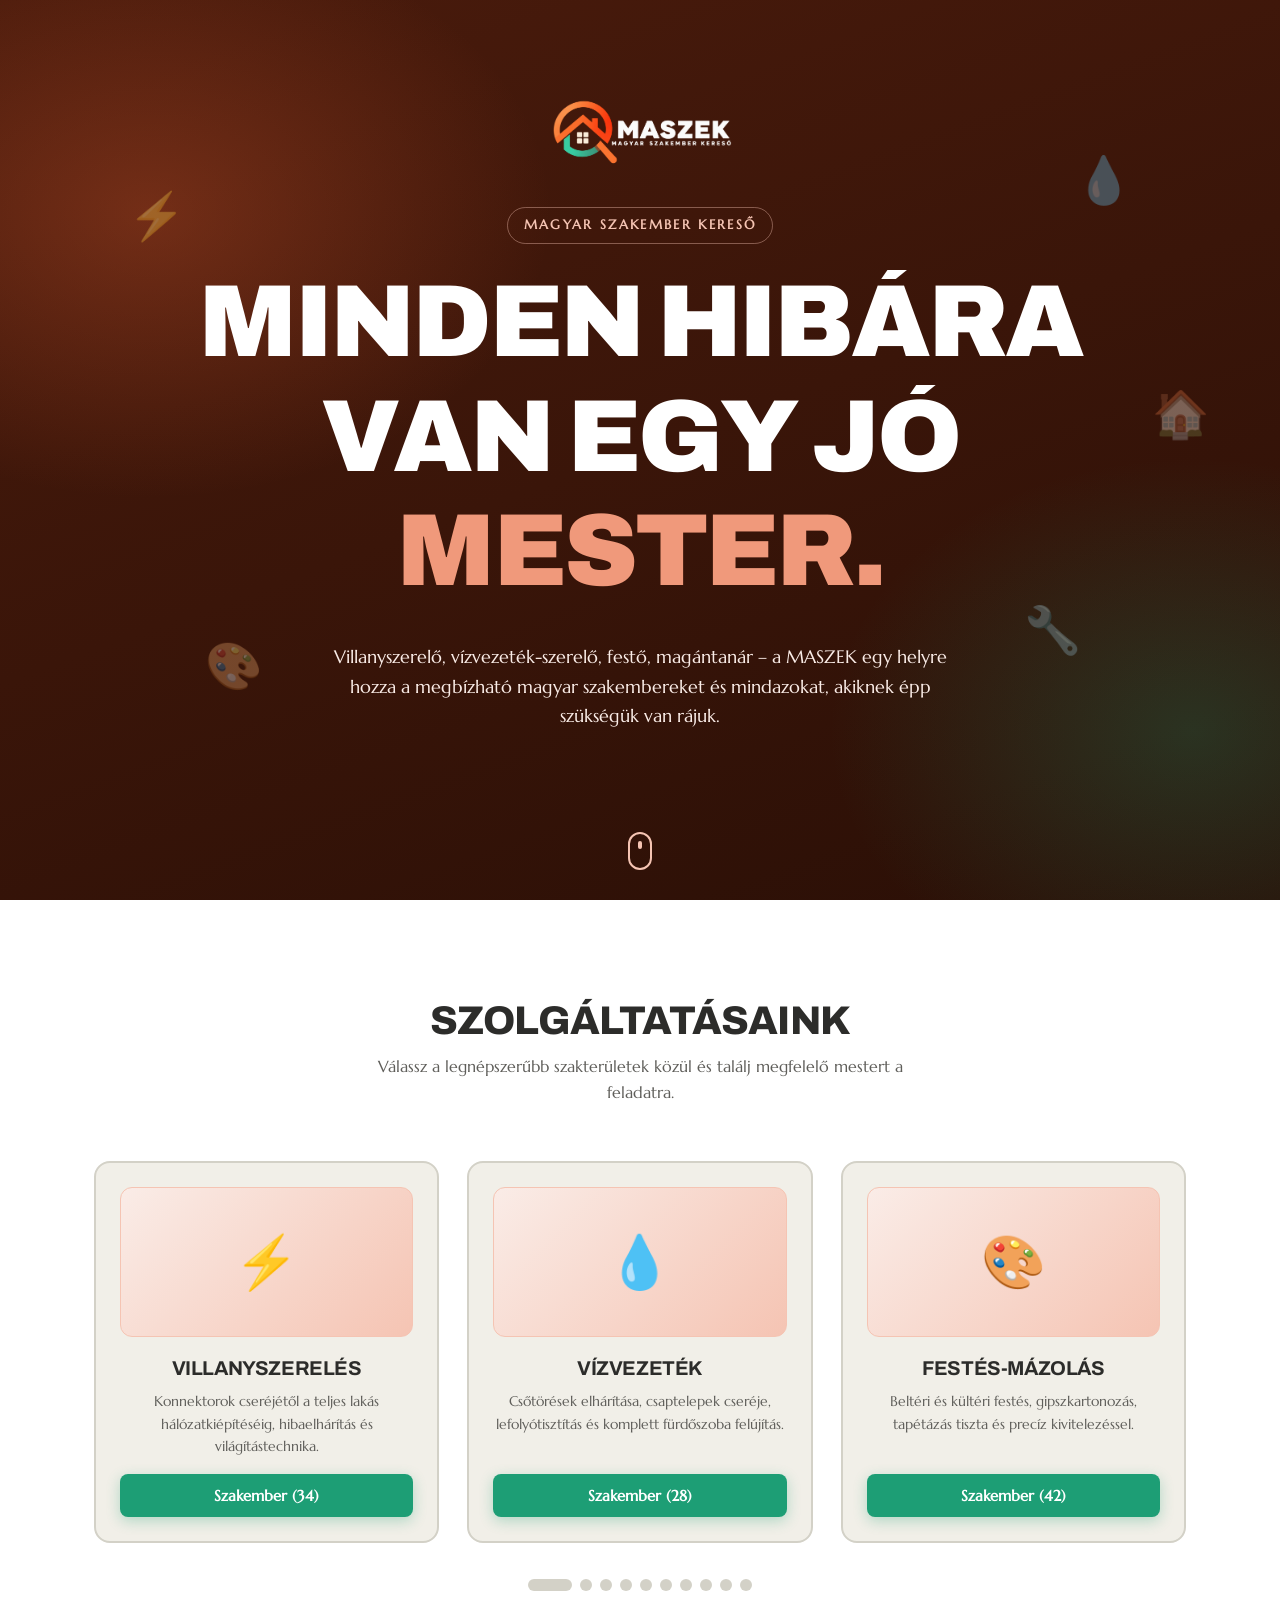
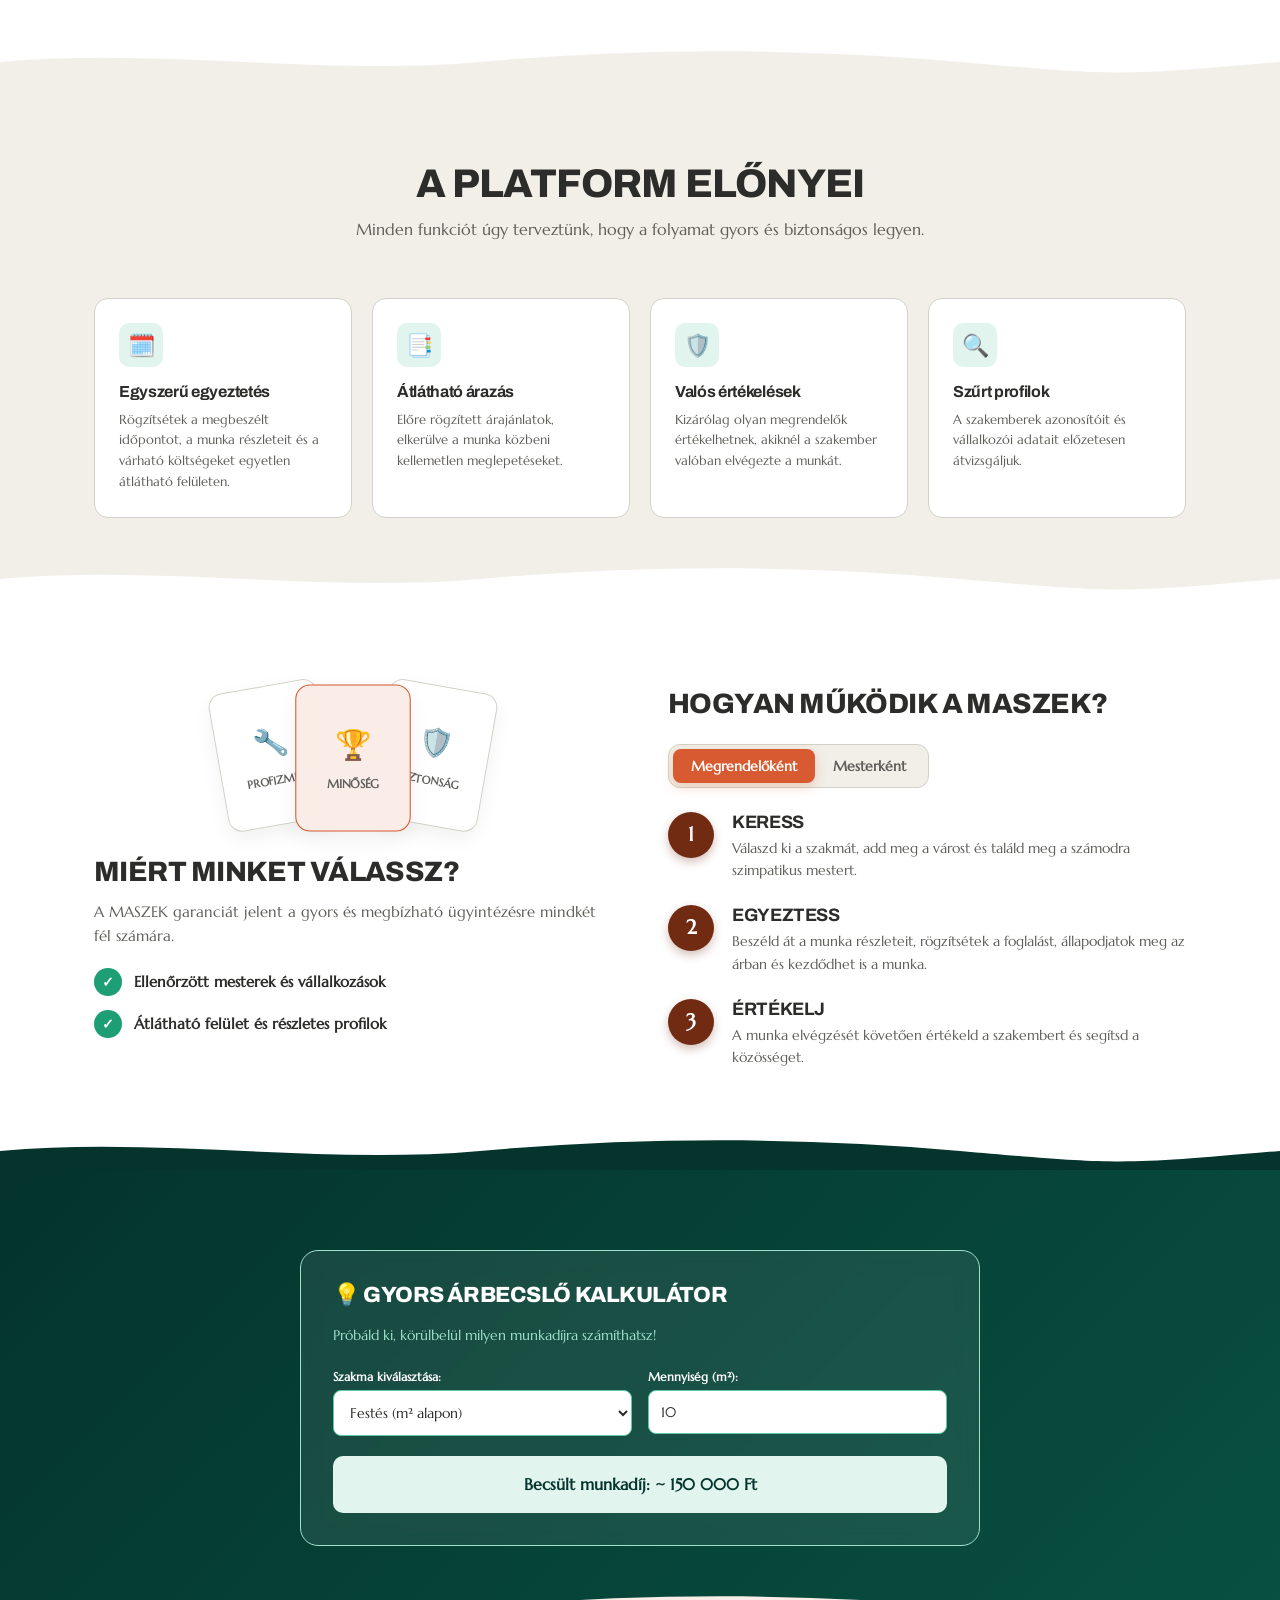
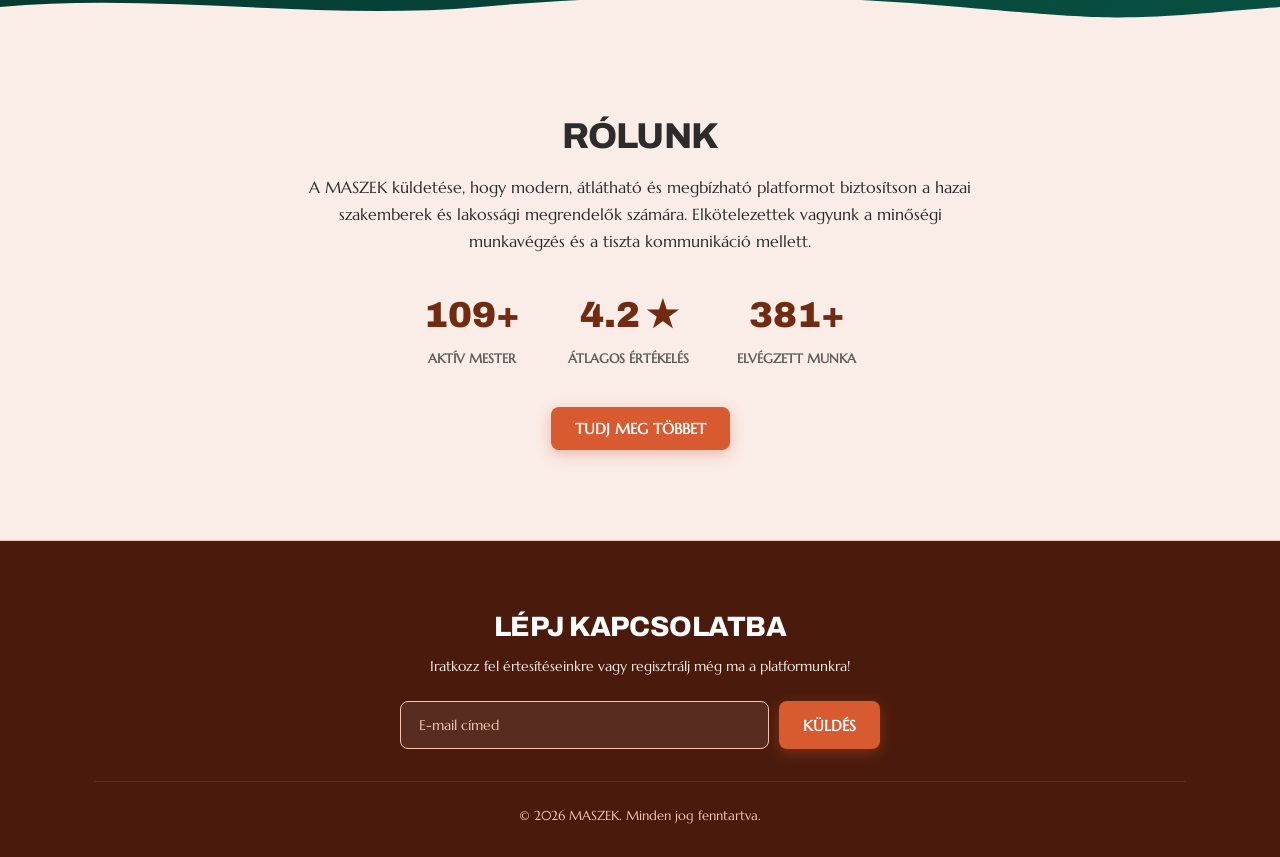
==== commit 5692fca6: "Keszenleti_mod" ====
--- a/index.html
+++ b/index.html
@@ -29,6 +29,7 @@
     </script>
     <link rel="stylesheet" href="assets/style/style.css">
     <link rel="stylesheet" href="assets/style/transition.css">
+    <link rel="stylesheet" href="assets/style/standby.css">
 </head>
 <body>
     <div class="pt" id="pt" aria-hidden="true">
@@ -346,6 +347,7 @@
     <div class="modal" id="modal-about" role="dialog" aria-modal="true" aria-labelledby="modal-about-title" hidden>
         <div class="modal-dialog">
             <button class="modal-close" type="button" data-close aria-label="Bezárás">✕</button>
+
             <span class="modal-eyebrow" data-m style="--m:0">Magyar Szakember Kereső</span>
             <h2 id="modal-about-title" data-m style="--m:1">MI IS AZ A MASZEK?</h2>
             <p class="modal-lead" data-m style="--m:2">
@@ -353,6 +355,7 @@
                 Néhány kattintással megtalálhatod a számodra megfelelőt – akár térképen is –, a munkakérelem,
                 az ajánlatadás és a foglalás pedig könnyen és problémamentesen zajlik.
             </p>
+
             <h3 class="modal-section-title" data-m style="--m:3">Miben vagyunk mások?</h3>
             <div class="modal-grid">
                 <div class="modal-item" data-m style="--m:4">
@@ -380,6 +383,7 @@
                     <div><h4>Admin felügyelet</h4><p>Egy admin felület köti össze a két oldalt, és az egész platform biztonságát kezeli.</p></div>
                 </div>
             </div>
+
             <div class="modal-note" data-m style="--m:10">
                 <strong>Átlátható díjazás.</strong>
                 A mesterek kevés díj fejében hirdethetik magukat: az elvégzett munka végösszegéből egy kisebb rész az oldal
@@ -391,6 +395,7 @@
             </div>
         </div>
     </div>
+
     <div class="modal" id="modal-gate" role="dialog" aria-modal="true" aria-labelledby="gate-title" hidden>
         <div class="modal-dialog gate-dialog">
             <button class="modal-close" type="button" data-close aria-label="Bezárás">✕</button>
@@ -408,6 +413,7 @@
                 <i class="gate-float" style="--x:90%;--y:64%;--fd:0.6s">🎨</i>
                 <i class="gate-float" style="--x:2%;--y:68%;--fd:1.8s">💧</i>
             </div>
+
             <span class="modal-eyebrow" id="gate-eyebrow" data-m style="--m:1">Vágjunk bele!</span>
             <h2 id="gate-title" data-m style="--m:2">Lépj be a folytatáshoz</h2>
             <p class="gate-text" id="gate-text" data-m style="--m:3"></p>
@@ -419,7 +425,9 @@
             <p class="gate-note" data-m style="--m:6">A regisztráció ingyenes és csak egy percet vesz igénybe.</p>
         </div>
     </div>
+
     <script src="assets/script/transition.js"></script>
+    <script src="assets/script/standby.js"></script>
     <script src="assets/script/script.js"></script>
 </body>
 </html>
--- a/assets/style/standby.css
+++ b/assets/style/standby.css
@@ -0,0 +1,286 @@
+.standby{
+    position: fixed;
+    inset: 0;
+    z-index: 10000;
+    overflow: hidden;
+    color: #FFF;
+    text-align: center;
+    background: linear-gradient(160deg, #4A1B0C 0%, #2a0f06 100%);
+    opacity: 0;
+    visibility: hidden;
+    pointer-events: none;
+    cursor: pointer;
+    transition: opacity 1.2s ease, visibility 0s 1.2s;
+}
+
+.standby.is-on{
+    opacity: 1;
+    visibility: visible;
+    pointer-events: auto;
+    transition: opacity 1.2s ease, visibility 0s;
+}
+
+.standby::before{
+    content: "";
+    position: absolute;
+    inset: -10%;
+    pointer-events: none;
+    background: radial-gradient(620px 440px at 18% 28%, rgba(216, 90, 48, 0.36), transparent 65%),
+                radial-gradient(560px 420px at 86% 76%, rgba(29, 158, 117, 0.28), transparent 65%);
+    animation: standbyGlow 16s ease-in-out infinite alternate;
+}
+
+.standby-sparks{
+    position: absolute;
+    inset: 0;
+    pointer-events: none;
+}
+
+.standby-sparks i{
+    position: absolute;
+    left: var(--x);
+    bottom: -12px;
+    width: var(--s);
+    height: var(--s);
+    border-radius: 50%;
+    background: var(--terrakotta-light, #F5C4B3);
+    opacity: 0;
+    animation: standbyRise var(--t) linear var(--d) infinite;
+}
+
+.standby-icons{
+    position: absolute;
+    inset: 0;
+    pointer-events: none;
+}
+
+.standby-icons span{
+    position: absolute;
+    left: var(--x);
+    top: var(--y);
+    font-size: clamp(30px, 5vw, 64px);
+    opacity: 0.4;
+    filter: saturate(0.85);
+    animation: standbyFloat calc(8s + var(--k) * 2s) ease-in-out var(--d, 0s) infinite alternate;
+}
+
+.standby-clock{
+    position: absolute;
+    top: clamp(18px, 4vh, 40px);
+    right: clamp(18px, 4vw, 48px);
+    z-index: 2;
+    display: flex;
+    flex-direction: column;
+    align-items: flex-end;
+    line-height: 1.1;
+    animation: standbyDrift 40s ease-in-out infinite alternate;
+}
+
+.standby-time{
+    font-family: "Archivo", sans-serif;
+    font-size: clamp(30px, 4.4vw, 60px);
+    font-weight: 900;
+    letter-spacing: -0.02em;
+    font-variant-numeric: tabular-nums;
+    color: #FFF;
+}
+
+.standby-date{
+    margin-top: 4px;
+    font-size: clamp(12px, 1.3vw, 17px);
+    letter-spacing: 0.1em;
+    text-transform: uppercase;
+    color: var(--terrakotta-light, #F5C4B3);
+}
+
+.standby-inner{
+    position: relative;
+    z-index: 1;
+    height: 100%;
+    display: grid;
+    grid-template-rows: 1fr auto 1fr;
+    justify-items: center;
+    padding: 24px;
+    animation: standbyBreathe 7s ease-in-out infinite alternate;
+}
+
+.standby-top{
+    align-self: end;
+    display: flex;
+    flex-direction: column;
+    align-items: center;
+    gap: 20px;
+    padding-bottom: clamp(20px, 4vh, 44px);
+}
+
+.standby-logo{
+    display: block;
+    width: min(240px, 56vw);
+    height: auto;
+    animation: standbyLogo 4.5s ease-in-out infinite alternate;
+}
+
+.standby-word-mark{
+    font-family: "Archivo", sans-serif;
+    font-size: clamp(34px, 6vw, 64px);
+    font-weight: 900;
+    letter-spacing: 0.04em;
+}
+
+.standby-tag{
+    display: inline-block;
+    padding: 7px 16px;
+    border: 1px solid rgba(245, 196, 179, 0.4);
+    border-radius: 999px;
+    color: var(--terrakotta-light, #F5C4B3);
+    font-size: 13px;
+    font-weight: 700;
+    letter-spacing: 0.18em;
+    text-transform: uppercase;
+}
+
+.standby-title{
+    font-family: "Archivo", serif;
+    font-size: clamp(30px, 6.2vw, 92px);
+    font-weight: 900;
+    line-height: 1.04;
+    letter-spacing: -0.03em;
+    text-transform: uppercase;
+    color: #FFF;
+    max-width: 1100px;
+}
+
+.standby-word{
+    display: inline-block;
+    overflow: hidden;
+    vertical-align: top;
+    padding: 0 0.12em 0.1em;
+    margin: 0 -0.12em;
+}
+
+.standby-word > span{
+    display: inline-block;
+}
+
+.standby.is-on .standby-word > span{
+    animation: standbyWord 1.1s var(--ease-out, cubic-bezier(0.16, 1, 0.3, 1)) calc(0.5s + var(--w) * 0.11s) backwards;
+}
+
+.standby-title em{
+    font-style: normal;
+    color: var(--terrakotta-mid, #F0997B);
+}
+
+.standby-bottom{
+    align-self: start;
+    display: flex;
+    flex-direction: column;
+    align-items: center;
+    gap: 22px;
+    padding-top: clamp(20px, 4vh, 44px);
+}
+
+@keyframes standbyGlow{
+    to{
+        transform: translate3d(2%, -3%, 0) scale(1.08);
+    }
+}
+
+@keyframes standbyFloat{
+    from{
+        translate: 0 -14px;
+        rotate: -8deg;
+    }
+    to{
+        translate: 0 18px;
+        rotate: 8deg;
+    }
+}
+
+@keyframes standbyRise{
+    0%{
+        opacity: 0;
+        translate: 0 0;
+    }
+    15%{
+        opacity: 0.7;
+    }
+    100%{
+        opacity: 0;
+        translate: 18px -105vh;
+    }
+}
+
+@keyframes standbyBreathe{
+    from{
+        scale: 1;
+    }
+    to{
+        scale: 1.025;
+    }
+}
+
+@keyframes standbyDrift{
+    from{
+        translate: 0 0;
+    }
+    to{
+        translate: -14px 10px;
+    }
+}
+
+@keyframes standbyLogo{
+    from{
+        filter: drop-shadow(0 0 0 rgba(216, 90, 48, 0));
+    }
+    to{
+        filter: drop-shadow(0 0 22px rgba(216, 90, 48, 0.55));
+    }
+}
+
+@keyframes standbyWord{
+    from{
+        translate: 0 115%;
+    }
+    to{
+        translate: 0 0;
+    }
+}
+
+@keyframes standbyPulse{
+    0%, 100%{
+        opacity: 0.45;
+    }
+    50%{
+        opacity: 1;
+    }
+}
+
+@media (max-width: 640px){
+    .standby-hint{
+        font-size: 13px;
+        padding: 0 12px;
+    }
+}
+
+@media (prefers-reduced-motion: reduce){
+    .standby,
+    .standby.is-on{
+        transition: none;
+    }
+
+    .standby::before,
+    .standby-sparks i,
+    .standby-icons span,
+    .standby-clock,
+    .standby-inner,
+    .standby-logo,
+    .standby-hint,
+    .standby.is-on .standby-word > span{
+        animation: none;
+    }
+
+    .standby-sparks{
+        display: none;
+    }
+}
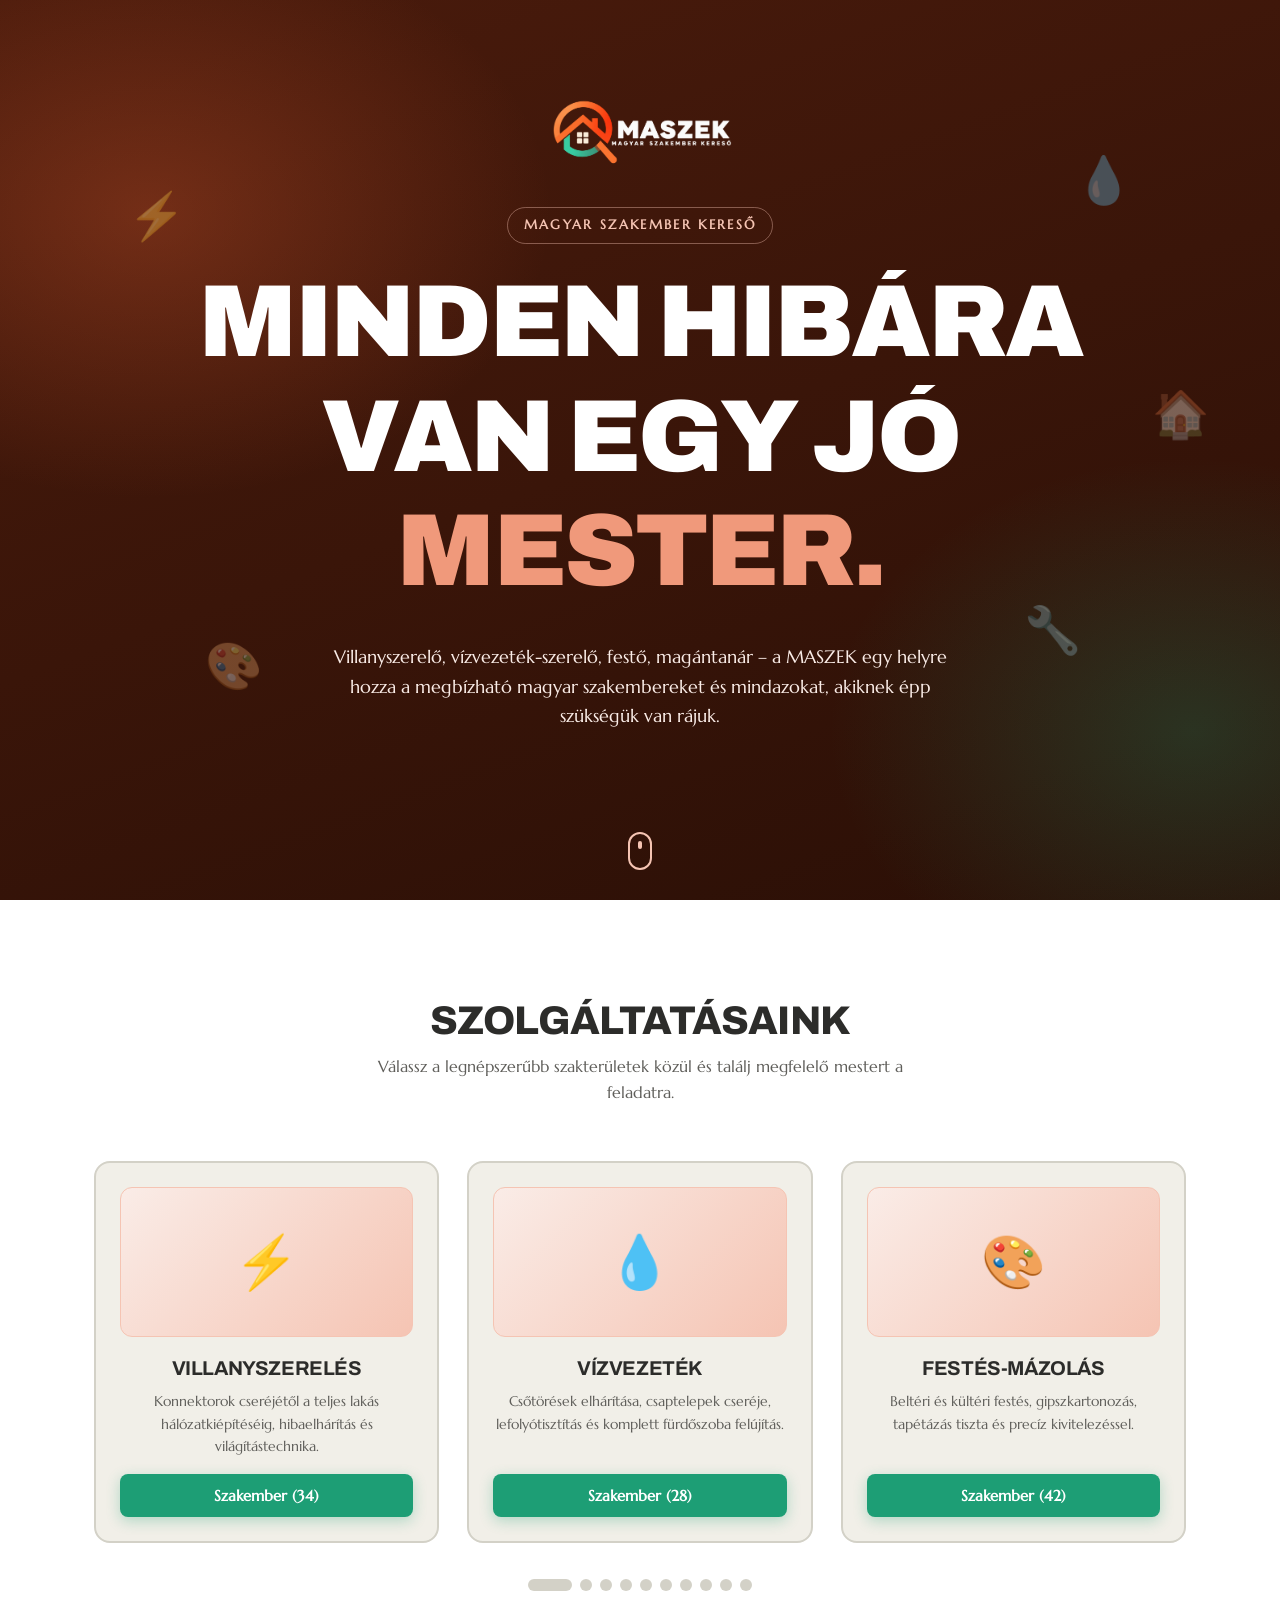
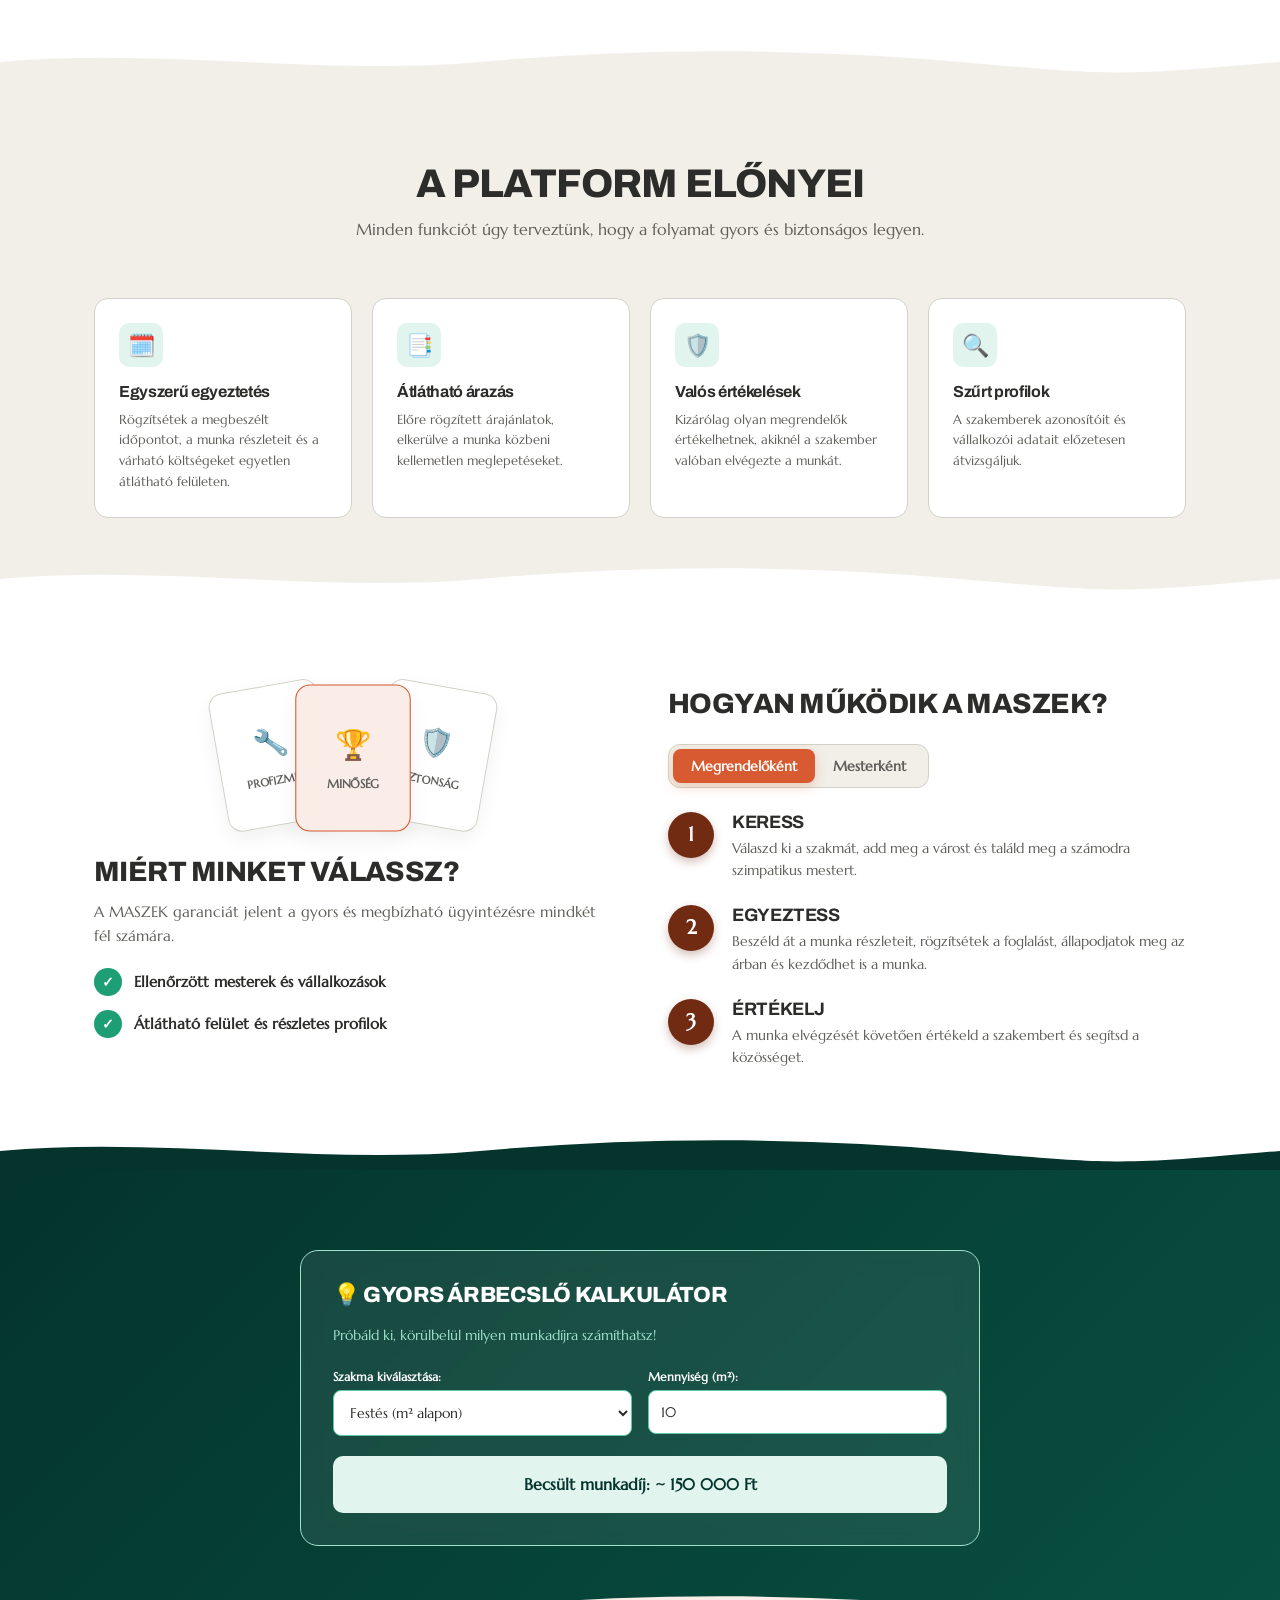
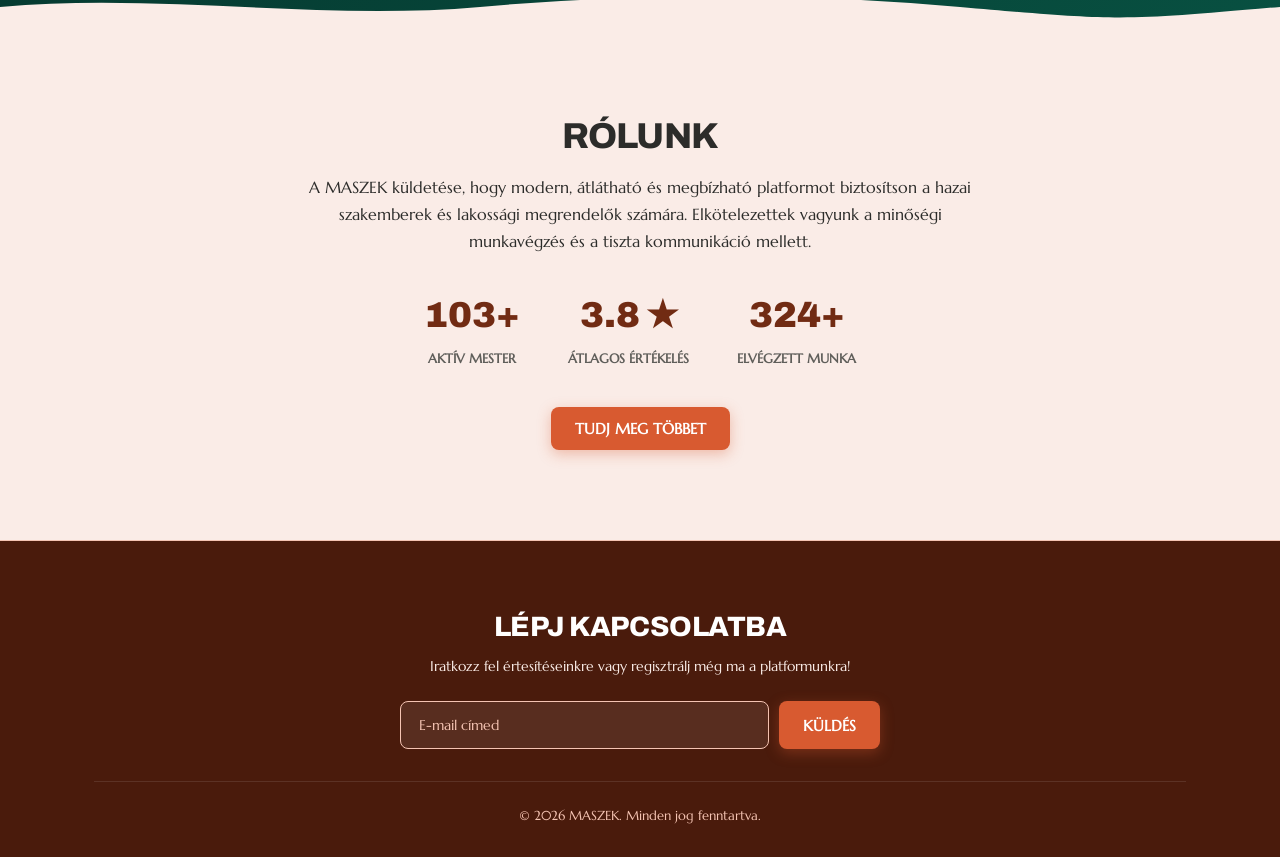
==== commit e0a7b8cf: "Javitas" ====
--- a/index.html
+++ b/index.html
@@ -15,8 +15,6 @@
                 setTimeout(function () { r.classList.add('pt-go', 'pt-done'); }, 4000);
             }
         })();
-    </script>
-    <script>
         document.documentElement.classList.add('js');
         if (!document.documentElement.classList.contains('pt-arrive')) {
             document.documentElement.classList.add('is-covered');
